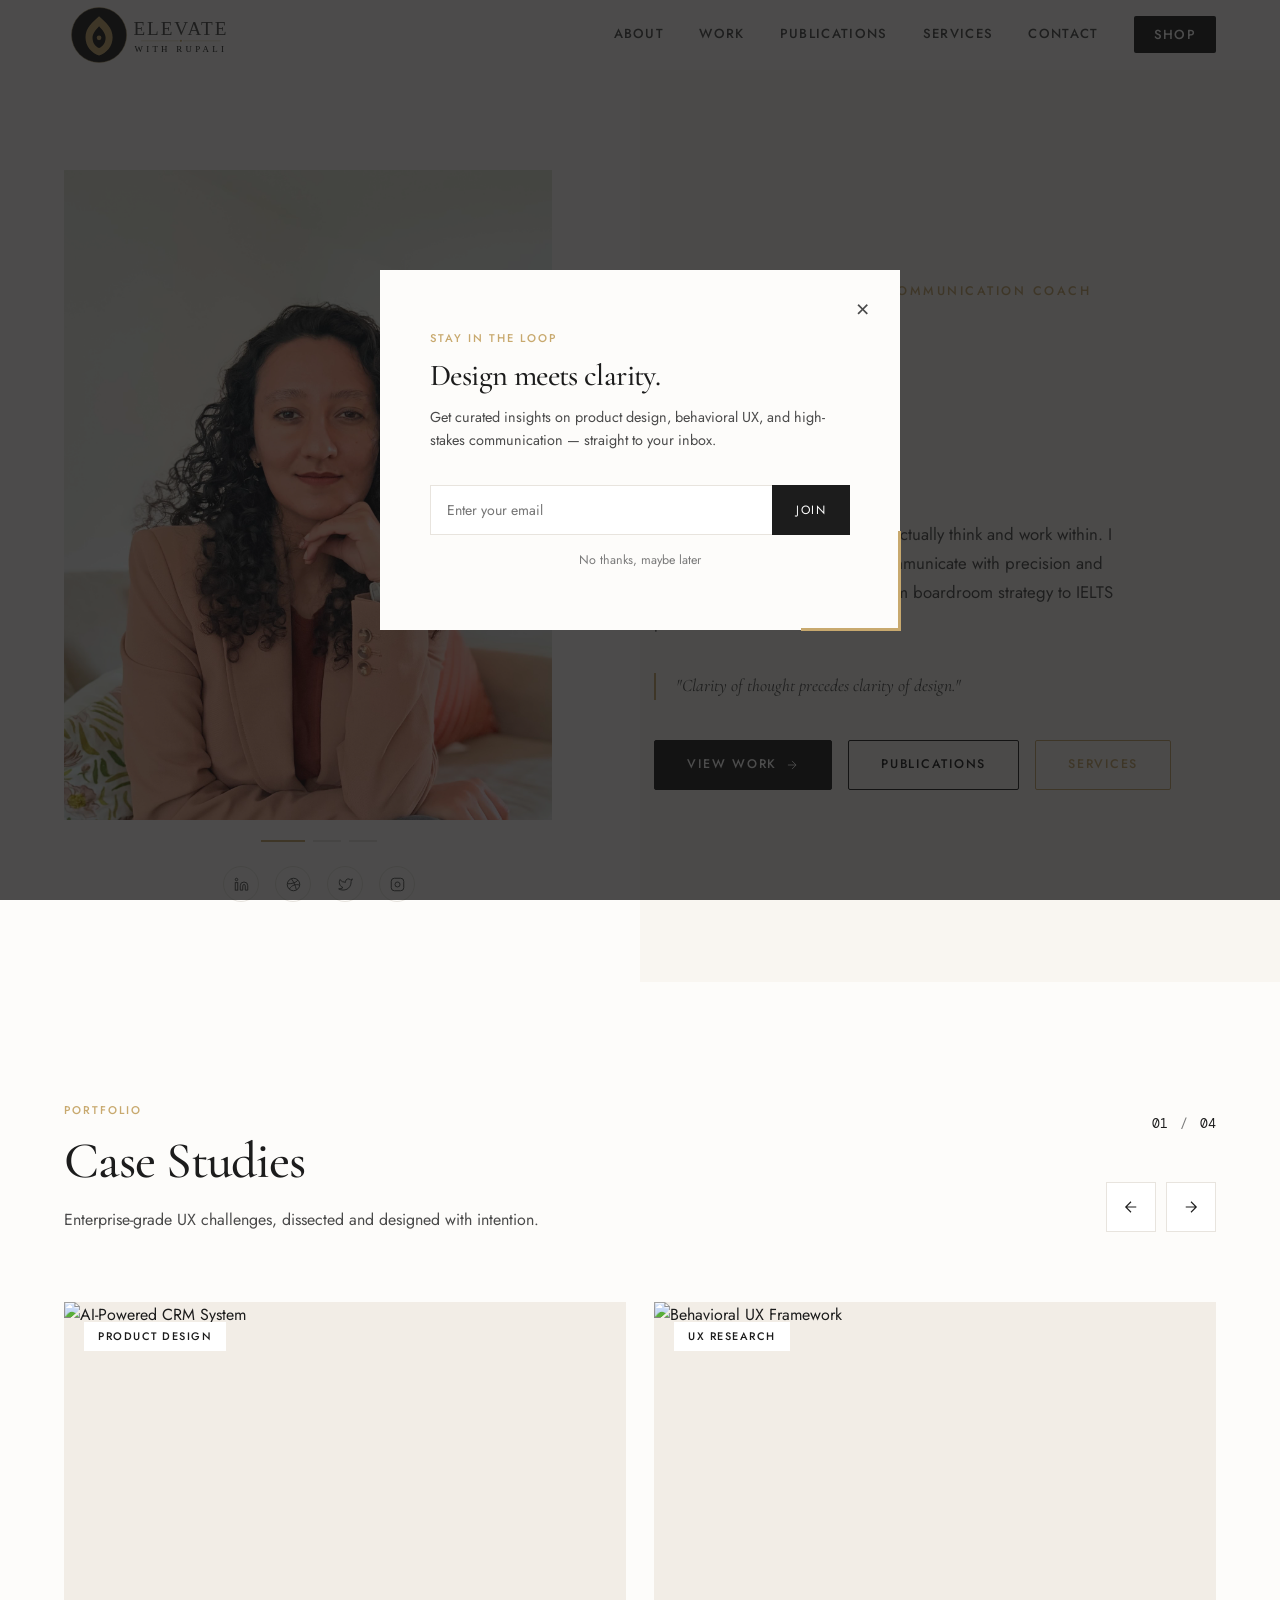
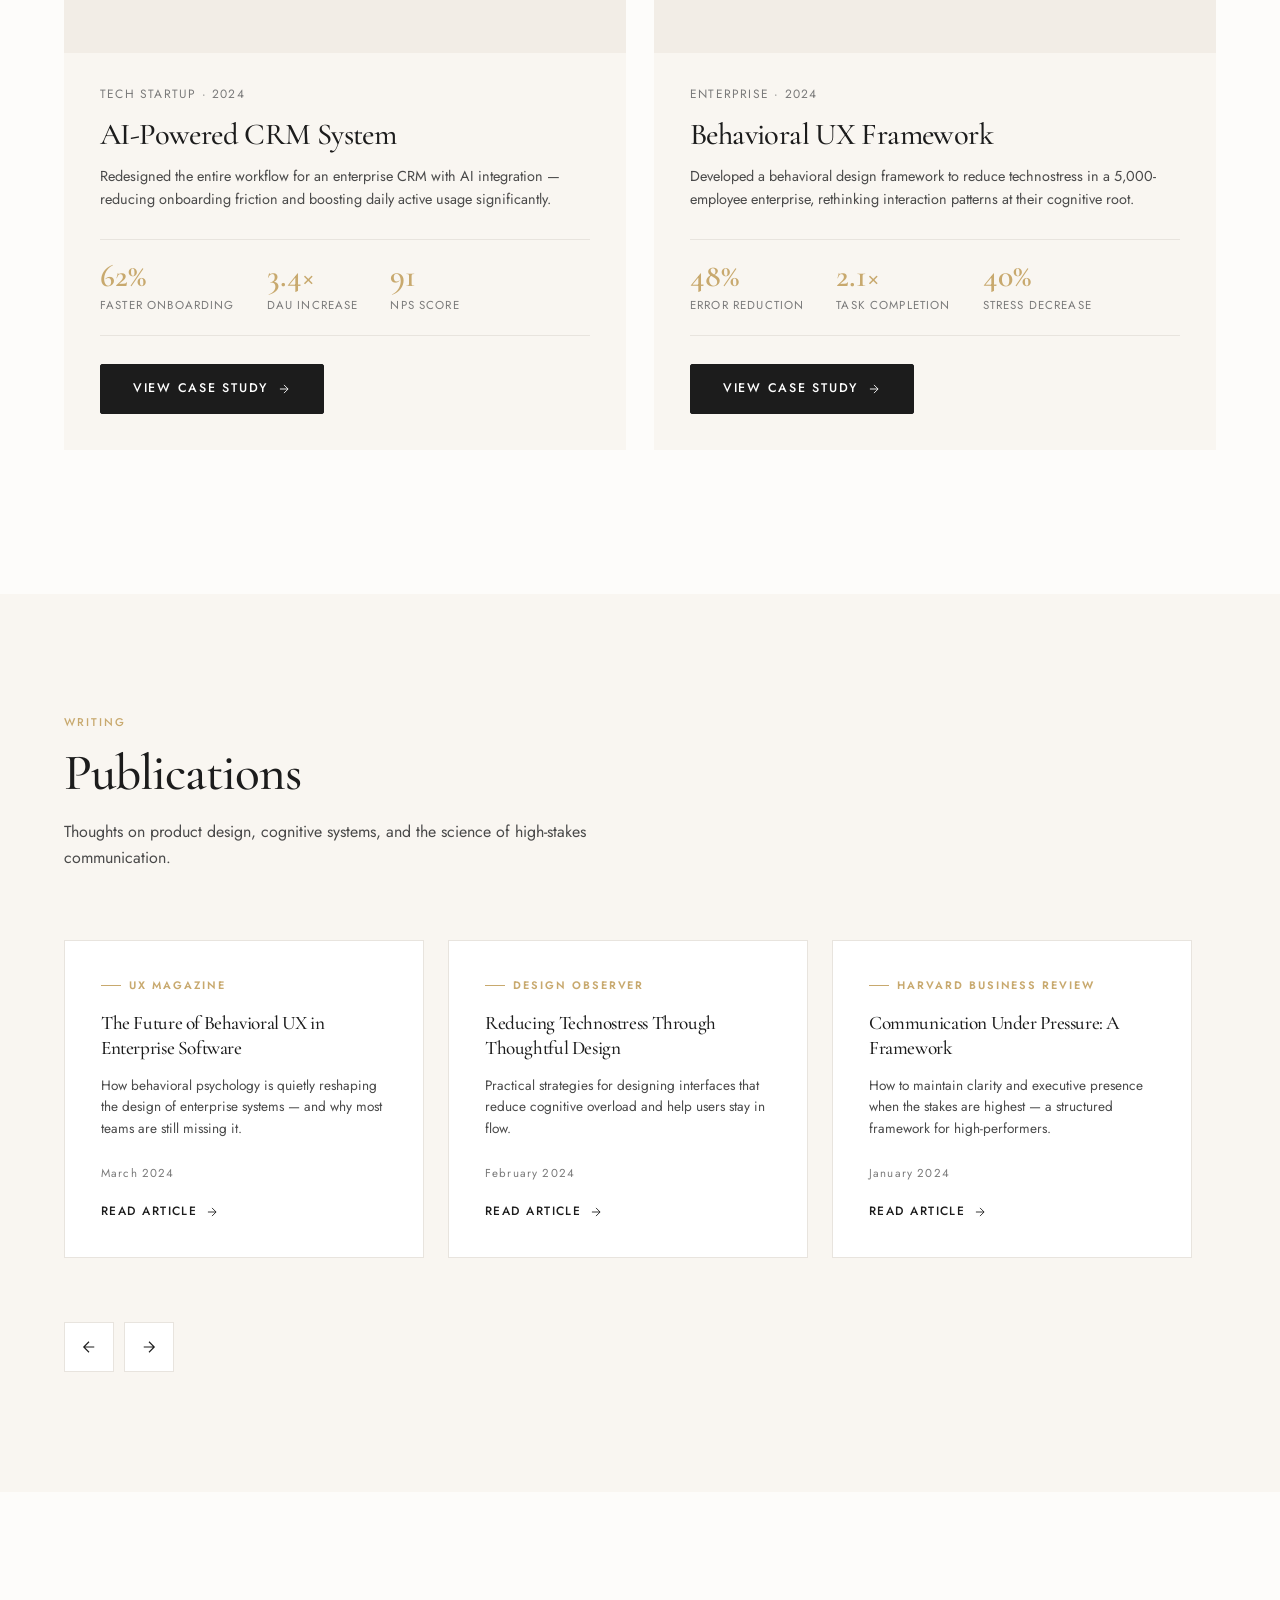
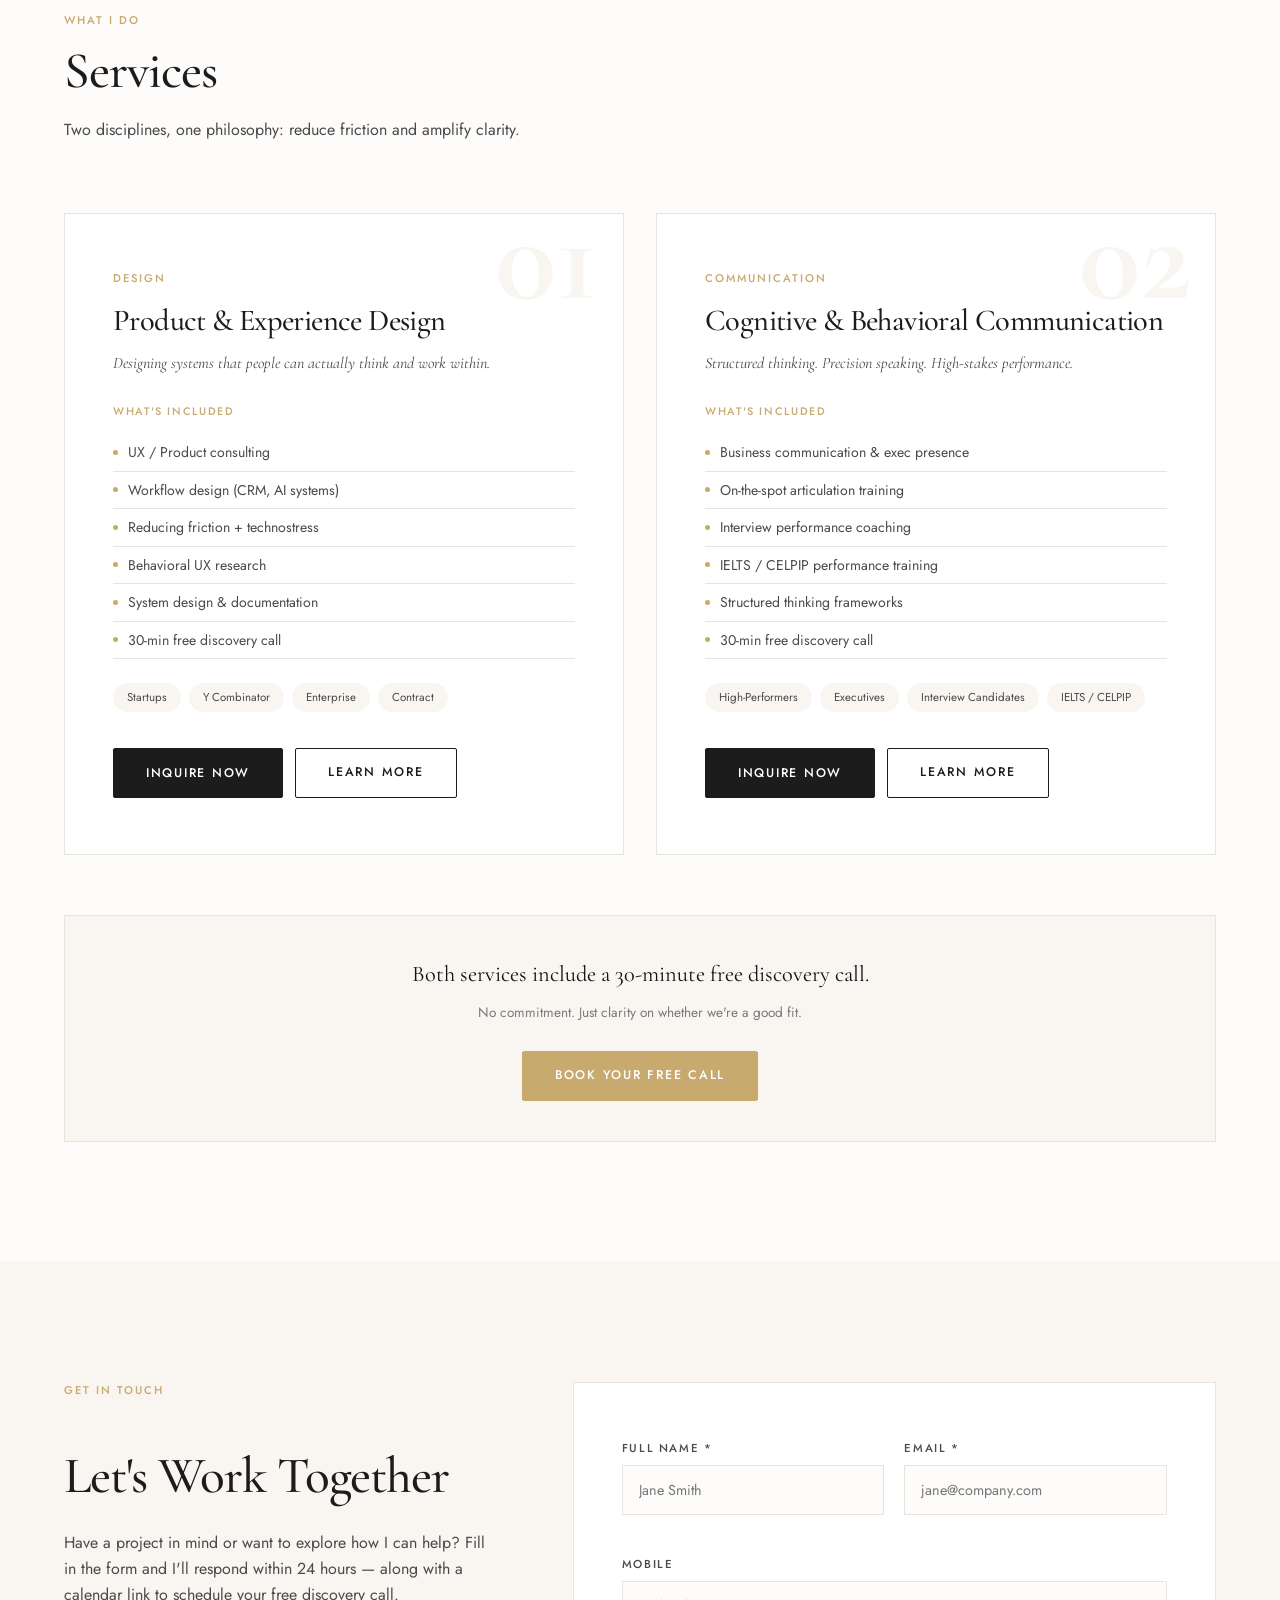
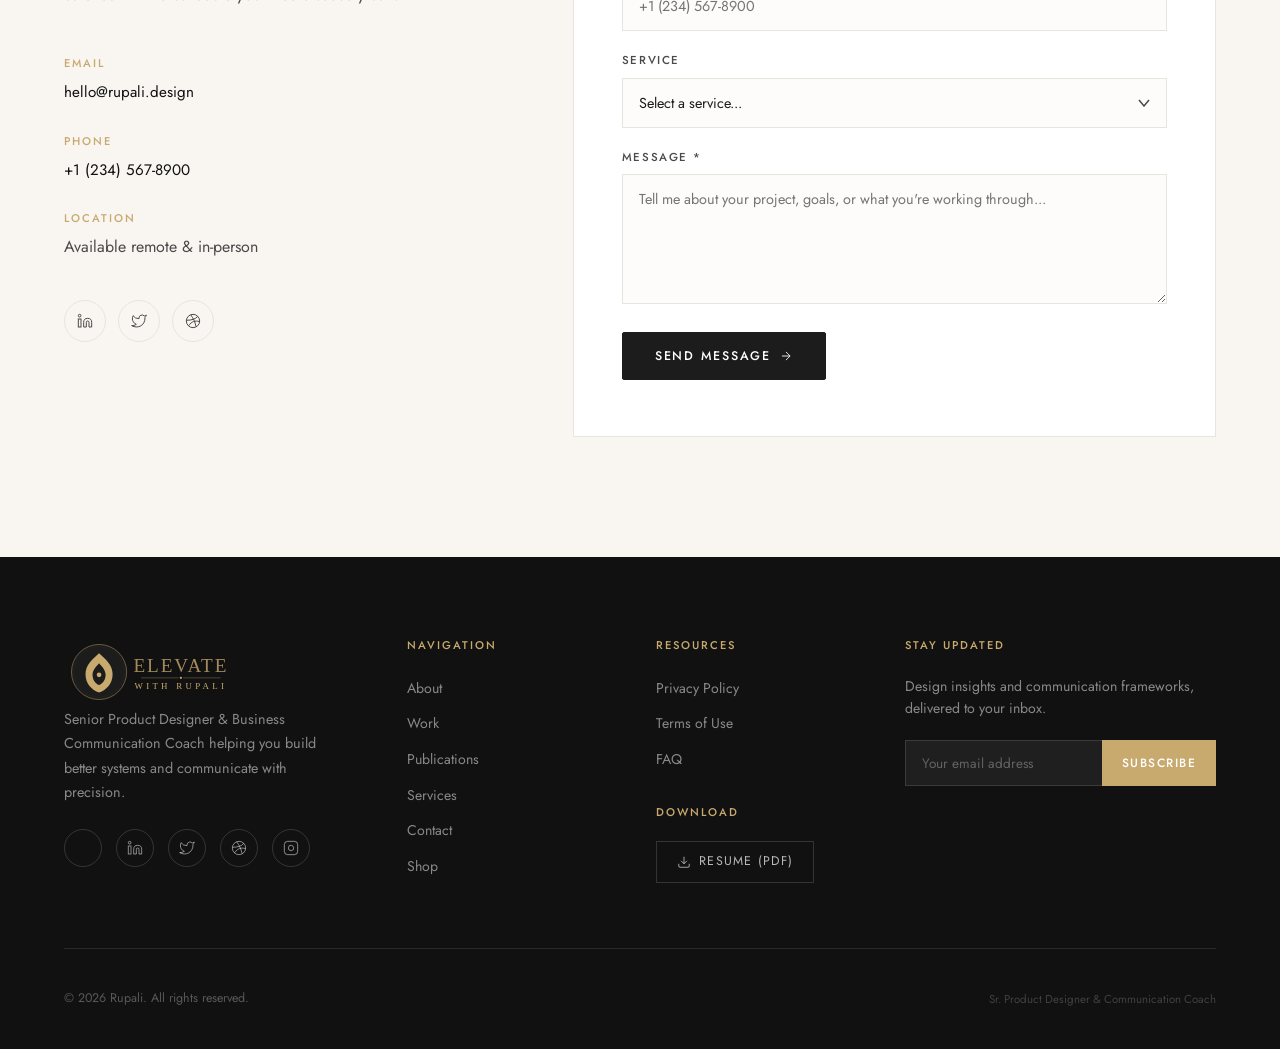
==== index.html @ 1a0c5ba0 "Update index.html" ====
<!DOCTYPE html>
<html lang="en">
<head>
  <meta charset="UTF-8">
  <meta name="viewport" content="width=device-width, initial-scale=1.0">
  <title>Rupali — Sr. Product Designer & Communication Coach</title>
  <meta name="description" content="Senior Product Designer & Business Communication Coach. Designing systems that people can actually think within. Coaching high-performers to speak with precision.">
  <link rel="stylesheet" href="style.css">
  <script src="components.js" defer></script>
  <script src="main.js" defer></script>
  <style>
    /* Page-specific overrides */
    body { padding-top: 70px; }
  </style>
</head>
<body>

<!-- ═══════════════════ HERO ═══════════════════ -->
<section class="hero" id="home">
  <div class="hero-inner">

    <!-- Left: Image -->
    <div class="hero-image-wrap reveal">
      <div class="hero-image-frame">
        <img src="Headshot-1.jpg" class="active">
        <img src="Headshot-2.jpg">
        <img src="Headshot-3.jpg">
      </div>
      <div class="hero-image-dots">
        <button class="active" aria-label="Photo 1"></button>
        <button aria-label="Photo 2"></button>
        <button aria-label="Photo 3"></button>
      </div>
      <div class="hero-social">
        <a href="#" aria-label="https://www.linkedin.com/in/rupali-dogra/">
          <svg width="15" height="15" viewBox="0 0 24 24" fill="none" stroke="currentColor" stroke-width="1.5"><path d="M16 8a6 6 0 016 6v7h-4v-7a2 2 0 00-2-2 2 2 0 00-2 2v7h-4v-7a6 6 0 016-6z"/><rect x="2" y="9" width="4" height="12"/><circle cx="4" cy="4" r="2"/></svg>
        </a>
        <a href="#" aria-label="https://www.instagram.com/elevatewithrupali/">
          <svg width="15" height="15" viewBox="0 0 24 24" fill="none" stroke="currentColor" stroke-width="1.5"><circle cx="12" cy="12" r="10"/><path d="M8.56 2.75c4.37 6.03 6.02 9.42 8.03 17.72m2.54-15.38c-3.72 4.35-8.94 5.66-16.88 5.85m19.5 1.9c-3.5-.93-6.63-.82-8.94 0-2.58.92-5.01 2.86-7.44 6.32"/></svg>
        </a>
        <a href="#" aria-label="https://www.youtube.com/@ElevateWithRupali">
          <svg width="15" height="15" viewBox="0 0 24 24" fill="none" stroke="currentColor" stroke-width="1.5"><path d="M23 3a10.9 10.9 0 01-3.14 1.53 4.48 4.48 0 00-7.86 3v1A10.66 10.66 0 013 4s-4 9 5 13a11.64 11.64 0 01-7 2c9 5 20 0 20-11.5a4.5 4.5 0 00-.08-.83A7.72 7.72 0 0023 3z"/></svg>
        </a>
        <a href="#" aria-label="Instagram">
          <svg width="15" height="15" viewBox="0 0 24 24" fill="none" stroke="currentColor" stroke-width="1.5"><rect x="2" y="2" width="20" height="20" rx="5"/><path d="M16 11.37A4 4 0 1112.63 8 4 4 0 0116 11.37z"/><line x1="17.5" y1="6.5" x2="17.51" y2="6.5"/></svg>
        </a>
      </div>
    </div>

    <!-- Right: Content -->
    <div class="hero-content">
      <p class="hero-title">Product Designer · Communication Coach</p>
      <h1 class="hero-hi reveal reveal-delay-1">Hi, I am</h1>
      <h1 class="hero-name reveal reveal-delay-2">Rupali</h1>
      <p class="hero-bio reveal reveal-delay-3">
        I design systems that people can actually think and work within. I also coach high-performers to communicate with precision and confidence under pressure — from boardroom strategy to IELTS performance.
      </p>
      <blockquote class="hero-quote reveal reveal-delay-3">
        <p>"Clarity of thought precedes clarity of design."</p>
      </blockquote>
      <div class="hero-ctas reveal reveal-delay-3">
        <a href="#work" class="btn btn-primary">
          View Work
          <svg viewBox="0 0 24 24" fill="none" stroke="currentColor"><path d="M5 12h14M12 5l7 7-7 7"/></svg>
        </a>
        <a href="#publications" class="btn btn-outline">Publications</a>
        <a href="#services" class="btn btn-ghost">Services</a>
      </div>
    </div>

  </div>
</section>

<!-- ═══════════════════ WORK / CASE STUDIES ═══════════════════ -->
<section id="work" class="section">
  <div class="portfolio-intro">
    <div class="section-header" style="margin-bottom:0;">
      <p class="label">Portfolio</p>
      <h2>Case Studies</h2>
      <p>Enterprise-grade UX challenges, dissected and designed with intention.</p>
    </div>
    <div style="display:flex;flex-direction:column;align-items:flex-end;gap:16px;">
      <div class="portfolio-counter">
        <span id="cs-cur">01</span> / <span id="cs-total">04</span>
      </div>
      <div class="portfolio-nav">
        <button id="cs-prev" aria-label="Previous">
          <svg viewBox="0 0 24 24" fill="none" stroke="currentColor" stroke-width="1.5"><path d="M19 12H5M12 5l-7 7 7 7"/></svg>
        </button>
        <button id="cs-next" aria-label="Next">
          <svg viewBox="0 0 24 24" fill="none" stroke="currentColor" stroke-width="1.5"><path d="M5 12h14M12 5l7 7-7 7"/></svg>
        </button>
      </div>
    </div>
  </div>

  <div class="case-studies-track-wrap">
    <div class="case-studies-track">

      <!-- Card 1 -->
      <article class="case-study-card reveal">
        <div class="case-study-img">
          <img src="https://images.unsplash.com/photo-1552664730-d307ca884978?w=900&h=560&fit=crop&q=80" alt="AI-Powered CRM System">
          <span class="cs-tag">Product Design</span>
        </div>
        <div class="case-study-body">
          <div class="case-study-meta">
            <span class="cs-company">Tech Startup · 2024</span>
          </div>
          <h3>AI-Powered CRM System</h3>
          <p>Redesigned the entire workflow for an enterprise CRM with AI integration — reducing onboarding friction and boosting daily active usage significantly.</p>
          <div class="cs-metrics">
            <div>
              <div class="cs-metric-val">62%</div>
              <div class="cs-metric-label">Faster Onboarding</div>
            </div>
            <div>
              <div class="cs-metric-val">3.4×</div>
              <div class="cs-metric-label">DAU Increase</div>
            </div>
            <div>
              <div class="cs-metric-val">91</div>
              <div class="cs-metric-label">NPS Score</div>
            </div>
          </div>
          <a href="case-study-1.html" class="btn btn-primary">
            View Case Study
            <svg viewBox="0 0 24 24" fill="none" stroke="currentColor"><path d="M5 12h14M12 5l7 7-7 7"/></svg>
          </a>
        </div>
      </article>

      <!-- Card 2 -->
      <article class="case-study-card reveal reveal-delay-1">
        <div class="case-study-img">
          <img src="https://images.unsplash.com/photo-1517694712202-14dd9538aa97?w=900&h=560&fit=crop&q=80" alt="Behavioral UX Framework">
          <span class="cs-tag">UX Research</span>
        </div>
        <div class="case-study-body">
          <div class="case-study-meta">
            <span class="cs-company">Enterprise · 2024</span>
          </div>
          <h3>Behavioral UX Framework</h3>
          <p>Developed a behavioral design framework to reduce technostress in a 5,000-employee enterprise, rethinking interaction patterns at their cognitive root.</p>
          <div class="cs-metrics">
            <div>
              <div class="cs-metric-val">48%</div>
              <div class="cs-metric-label">Error Reduction</div>
            </div>
            <div>
              <div class="cs-metric-val">2.1×</div>
              <div class="cs-metric-label">Task Completion</div>
            </div>
            <div>
              <div class="cs-metric-val">40%</div>
              <div class="cs-metric-label">Stress Decrease</div>
            </div>
          </div>
          <a href="case-study-2.html" class="btn btn-primary">
            View Case Study
            <svg viewBox="0 0 24 24" fill="none" stroke="currentColor"><path d="M5 12h14M12 5l7 7-7 7"/></svg>
          </a>
        </div>
      </article>

      <!-- Card 3 -->
      <article class="case-study-card reveal reveal-delay-2">
        <div class="case-study-img">
          <img src="https://images.unsplash.com/photo-1454165804606-c3d57bc86b40?w=900&h=560&fit=crop&q=80" alt="Workflow Optimization">
          <span class="cs-tag">Systems Design</span>
        </div>
        <div class="case-study-body">
          <div class="case-study-meta">
            <span class="cs-company">SaaS Company · 2023</span>
          </div>
          <h3>Workflow Optimization</h3>
          <p>Streamlined a 14-step approval workflow to 4 steps, eliminating friction points and enabling a 6-person ops team to manage 3× the volume.</p>
          <div class="cs-metrics">
            <div>
              <div class="cs-metric-val">71%</div>
              <div class="cs-metric-label">Time Saved</div>
            </div>
            <div>
              <div class="cs-metric-val">3×</div>
              <div class="cs-metric-label">Team Capacity</div>
            </div>
            <div>
              <div class="cs-metric-val">0</div>
              <div class="cs-metric-label">Rework Loops</div>
            </div>
          </div>
          <a href="case-study-3.html" class="btn btn-primary">
            View Case Study
            <svg viewBox="0 0 24 24" fill="none" stroke="currentColor"><path d="M5 12h14M12 5l7 7-7 7"/></svg>
          </a>
        </div>
      </article>

      <!-- Card 4 -->
      <article class="case-study-card reveal reveal-delay-3">
        <div class="case-study-img">
          <img src="https://images.unsplash.com/photo-1512941691920-25bda36dc643?w=900&h=560&fit=crop&q=80" alt="Mobile Experience Design">
          <span class="cs-tag">Mobile Design</span>
        </div>
        <div class="case-study-body">
          <div class="case-study-meta">
            <span class="cs-company">Fintech · 2023</span>
          </div>
          <h3>Mobile Experience Design</h3>
          <p>Redesigned a fintech mobile banking app from the ground up — applying behavioral economics principles to build trust and drive engagement.</p>
          <div class="cs-metrics">
            <div>
              <div class="cs-metric-val">4.8★</div>
              <div class="cs-metric-label">App Store Rating</div>
            </div>
            <div>
              <div class="cs-metric-val">38%</div>
              <div class="cs-metric-label">Retention Lift</div>
            </div>
            <div>
              <div class="cs-metric-val">220K</div>
              <div class="cs-metric-label">New Users Y1</div>
            </div>
          </div>
          <a href="case-study-4.html" class="btn btn-primary">
            View Case Study
            <svg viewBox="0 0 24 24" fill="none" stroke="currentColor"><path d="M5 12h14M12 5l7 7-7 7"/></svg>
          </a>
        </div>
      </article>

    </div>
  </div>
</section>

<!-- ═══════════════════ PUBLICATIONS ═══════════════════ -->
<section id="publications" class="section" style="background:var(--cream);">
  <div class="section-header">
    <p class="label">Writing</p>
    <h2>Publications</h2>
    <p>Thoughts on product design, cognitive systems, and the science of high-stakes communication.</p>
  </div>

  <div class="pub-slider-wrap">
    <div class="pub-track">

      <div class="pub-card reveal">
        <div class="pub-card-accent"></div>
        <div class="pub-outlet">UX Magazine</div>
        <h4>The Future of Behavioral UX in Enterprise Software</h4>
        <p>How behavioral psychology is quietly reshaping the design of enterprise systems — and why most teams are still missing it.</p>
        <div class="pub-date">March 2024</div>
        <a href="https://uxmag.com" target="_blank" rel="noopener" class="pub-link">
          Read Article
          <svg width="14" height="14" viewBox="0 0 24 24" fill="none" stroke="currentColor" stroke-width="1.5"><path d="M5 12h14M12 5l7 7-7 7"/></svg>
        </a>
      </div>

      <div class="pub-card reveal reveal-delay-1">
        <div class="pub-card-accent"></div>
        <div class="pub-outlet">Design Observer</div>
        <h4>Reducing Technostress Through Thoughtful Design</h4>
        <p>Practical strategies for designing interfaces that reduce cognitive overload and help users stay in flow.</p>
        <div class="pub-date">February 2024</div>
        <a href="https://designobserver.com" target="_blank" rel="noopener" class="pub-link">
          Read Article
          <svg width="14" height="14" viewBox="0 0 24 24" fill="none" stroke="currentColor" stroke-width="1.5"><path d="M5 12h14M12 5l7 7-7 7"/></svg>
        </a>
      </div>

      <div class="pub-card reveal reveal-delay-2">
        <div class="pub-card-accent"></div>
        <div class="pub-outlet">Harvard Business Review</div>
        <h4>Communication Under Pressure: A Framework</h4>
        <p>How to maintain clarity and executive presence when the stakes are highest — a structured framework for high-performers.</p>
        <div class="pub-date">January 2024</div>
        <a href="https://hbr.org" target="_blank" rel="noopener" class="pub-link">
          Read Article
          <svg width="14" height="14" viewBox="0 0 24 24" fill="none" stroke="currentColor" stroke-width="1.5"><path d="M5 12h14M12 5l7 7-7 7"/></svg>
        </a>
      </div>

      <div class="pub-card reveal reveal-delay-3">
        <div class="pub-card-accent"></div>
        <div class="pub-outlet">Interaction Design Foundation</div>
        <h4>Workflow Design for AI-Powered Systems</h4>
        <p>How to design intuitive, user-friendly workflows for products powered by machine learning and generative AI.</p>
        <div class="pub-date">December 2023</div>
        <a href="https://interaction-design.org" target="_blank" rel="noopener" class="pub-link">
          Read Article
          <svg width="14" height="14" viewBox="0 0 24 24" fill="none" stroke="currentColor" stroke-width="1.5"><path d="M5 12h14M12 5l7 7-7 7"/></svg>
        </a>
      </div>

      <div class="pub-card reveal reveal-delay-3">
        <div class="pub-card-accent"></div>
        <div class="pub-outlet">Product School</div>
        <h4>The Psychology of Product Onboarding</h4>
        <p>Using behavioral science to design onboarding experiences that stick — from first touch to power user.</p>
        <div class="pub-date">November 2023</div>
        <a href="https://productschool.com" target="_blank" rel="noopener" class="pub-link">
          Read Article
          <svg width="14" height="14" viewBox="0 0 24 24" fill="none" stroke="currentColor" stroke-width="1.5"><path d="M5 12h14M12 5l7 7-7 7"/></svg>
        </a>
      </div>

    </div>
  </div>

  <div class="pub-controls">
    <button id="pub-prev" aria-label="Previous publication">
      <svg viewBox="0 0 24 24" fill="none" stroke="currentColor" stroke-width="1.5" width="18" height="18"><path d="M19 12H5M12 5l-7 7 7 7"/></svg>
    </button>
    <button id="pub-next" aria-label="Next publication">
      <svg viewBox="0 0 24 24" fill="none" stroke="currentColor" stroke-width="1.5" width="18" height="18"><path d="M5 12h14M12 5l7 7-7 7"/></svg>
    </button>
  </div>
</section>

<!-- ═══════════════════ SERVICES ═══════════════════ -->
<section id="services" class="section">
  <div class="section-header">
    <p class="label">What I Do</p>
    <h2>Services</h2>
    <p>Two disciplines, one philosophy: reduce friction and amplify clarity.</p>
  </div>

  <div class="services-grid">

    <!-- Service 1 -->
    <div class="service-card reveal">
      <div class="service-number">01</div>
      <p class="label">Design</p>
      <h3>Product & Experience Design</h3>
      <p class="service-tagline">Designing systems that people can actually think and work within.</p>
      <div class="service-includes">
        <h5>What's Included</h5>
        <ul>
          <li>UX / Product consulting</li>
          <li>Workflow design (CRM, AI systems)</li>
          <li>Reducing friction + technostress</li>
          <li>Behavioral UX research</li>
          <li>System design &amp; documentation</li>
          <li>30-min free discovery call</li>
        </ul>
      </div>
      <div class="ideal-tags">
        <span class="ideal-tag">Startups</span>
        <span class="ideal-tag">Y Combinator</span>
        <span class="ideal-tag">Enterprise</span>
        <span class="ideal-tag">Contract</span>
      </div>
      <div class="service-ctas">
        <button class="btn btn-primary" data-service-cta="product-design" data-msg="I'm interested in Product & Experience Design services. I'd love to discuss my project.">Inquire Now</button>
        <a href="#contact" class="btn btn-outline">Learn More</a>
      </div>
    </div>

    <!-- Service 2 -->
    <div class="service-card reveal reveal-delay-1">
      <div class="service-number">02</div>
      <p class="label">Communication</p>
      <h3>Cognitive & Behavioral Communication</h3>
      <p class="service-tagline">Structured thinking. Precision speaking. High-stakes performance.</p>
      <div class="service-includes">
        <h5>What's Included</h5>
        <ul>
          <li>Business communication &amp; exec presence</li>
          <li>On-the-spot articulation training</li>
          <li>Interview performance coaching</li>
          <li>IELTS / CELPIP performance training</li>
          <li>Structured thinking frameworks</li>
          <li>30-min free discovery call</li>
        </ul>
      </div>
      <div class="ideal-tags">
        <span class="ideal-tag">High-Performers</span>
        <span class="ideal-tag">Executives</span>
        <span class="ideal-tag">Interview Candidates</span>
        <span class="ideal-tag">IELTS / CELPIP</span>
      </div>
      <div class="service-ctas">
        <button class="btn btn-primary" data-service-cta="communication" data-msg="I'm interested in Cognitive & Behavioral Communication coaching. I'd love to discuss my goals.">Inquire Now</button>
        <a href="#contact" class="btn btn-outline">Learn More</a>
      </div>
    </div>

  </div>

  <div class="service-discovery reveal">
    <p>Both services include a 30-minute free discovery call.</p>
    <span>No commitment. Just clarity on whether we're a good fit.</span>
    <br><br>
    <a href="#contact" class="btn btn-accent">Book Your Free Call</a>
  </div>
</section>

<!-- ═══════════════════ CONTACT ═══════════════════ -->
<section id="contact" class="section" style="background:var(--cream);">
  <div class="contact-grid">

    <div class="contact-info reveal">
      <p class="label">Get In Touch</p>
      <h2>Let's Work Together</h2>
      <p>Have a project in mind or want to explore how I can help? Fill in the form and I'll respond within 24 hours — along with a calendar link to schedule your free discovery call.</p>

      <div class="contact-item" style="margin-top:40px;">
        <p class="label">Email</p>
        <a href="mailto:hello@rupali.design">hello@rupali.design</a>
      </div>
      <div class="contact-item">
        <p class="label">Phone</p>
        <a href="tel:+12345678900">+1 (234) 567-8900</a>
      </div>
      <div class="contact-item">
        <p class="label">Location</p>
        <p>Available remote &amp; in-person</p>
      </div>

      <div class="contact-social">
        <a href="#" aria-label="LinkedIn"><svg width="16" height="16" viewBox="0 0 24 24" fill="none" stroke="currentColor" stroke-width="1.5"><path d="M16 8a6 6 0 016 6v7h-4v-7a2 2 0 00-2-2 2 2 0 00-2 2v7h-4v-7a6 6 0 016-6z"/><rect x="2" y="9" width="4" height="12"/><circle cx="4" cy="4" r="2"/></svg></a>
        <a href="#" aria-label="Twitter"><svg width="16" height="16" viewBox="0 0 24 24" fill="none" stroke="currentColor" stroke-width="1.5"><path d="M23 3a10.9 10.9 0 01-3.14 1.53 4.48 4.48 0 00-7.86 3v1A10.66 10.66 0 013 4s-4 9 5 13a11.64 11.64 0 01-7 2c9 5 20 0 20-11.5a4.5 4.5 0 00-.08-.83A7.72 7.72 0 0023 3z"/></svg></a>
        <a href="#" aria-label="Dribbble"><svg width="16" height="16" viewBox="0 0 24 24" fill="none" stroke="currentColor" stroke-width="1.5"><circle cx="12" cy="12" r="10"/><path d="M8.56 2.75c4.37 6.03 6.02 9.42 8.03 17.72m2.54-15.38c-3.72 4.35-8.94 5.66-16.88 5.85m19.5 1.9c-3.5-.93-6.63-.82-8.94 0-2.58.92-5.01 2.86-7.44 6.32"/></svg></a>
      </div>
    </div>

    <div class="contact-form-wrap reveal reveal-delay-1">
      <form id="contact-form" novalidate>
        <div class="form-row">
          <div class="form-group">
            <label for="cf-name">Full Name *</label>
            <input type="text" id="cf-name" name="name" placeholder="Jane Smith" required>
          </div>
          <div class="form-group">
            <label for="cf-email">Email *</label>
            <input type="email" id="cf-email" name="email" placeholder="jane@company.com" required>
          </div>
        </div>
        <div class="form-group">
          <label for="cf-phone">Mobile</label>
          <input type="tel" id="cf-phone" name="phone" placeholder="+1 (234) 567-8900">
        </div>
        <div class="form-group">
          <label for="cf-service">Service</label>
          <select id="cf-service" name="service">
            <option value="">Select a service...</option>
            <option value="product-design">Product &amp; Experience Design</option>
            <option value="communication">Cognitive &amp; Behavioral Communication</option>
            <option value="shop">Shop / Digital Products</option>
            <option value="other">Other / Custom</option>
          </select>
        </div>
        <div class="form-group">
          <label for="cf-message">Message *</label>
          <textarea id="cf-message" name="message" placeholder="Tell me about your project, goals, or what you're working through..." required></textarea>
        </div>
        <div class="form-submit">
          <button type="submit" class="btn btn-primary">
            Send Message
            <svg viewBox="0 0 24 24" fill="none" stroke="currentColor"><path d="M5 12h14M12 5l7 7-7 7"/></svg>
          </button>
        </div>
      </form>
    </div>

  </div>
</section>

</body>
</html>
---- style.css ----
/* ===== CSS VARIABLES ===== */
:root {
  --cream: #F9F6F1;
  --warm-white: #FDFCFA;
  --charcoal: #1C1C1C;
  --dark: #111111;
  --mid: #4A4A4A;
  --light-mid: #7A7A7A;
  --border: #E8E4DE;
  --accent: #C8A96E;
  --accent-dark: #A8894E;
  --accent-light: #F0E8D8;
  --panel: #F2EDE6;
  --white: #FFFFFF;
  --red-soft: #C4614B;

  --font-display: 'Cormorant Garamond', Georgia, serif;
  --font-body: 'Jost', 'Helvetica Neue', sans-serif;
  --font-mono: 'DM Mono', monospace;

  --ease: cubic-bezier(0.4, 0, 0.2, 1);
  --ease-out: cubic-bezier(0, 0, 0.2, 1);
  --transition: 0.35s var(--ease);
  --transition-slow: 0.6s var(--ease);
}

/* ===== RESET ===== */
*, *::before, *::after { box-sizing: border-box; margin: 0; padding: 0; }
html { scroll-behavior: smooth; font-size: 16px; }
body {
  font-family: var(--font-body);
  background: var(--warm-white);
  color: var(--charcoal);
  line-height: 1.6;
  overflow-x: hidden;
}
img { max-width: 100%; display: block; }
a { text-decoration: none; color: inherit; }
ul { list-style: none; }
button { cursor: pointer; border: none; background: none; font-family: inherit; }

/* ===== TYPOGRAPHY ===== */
h1, h2, h3, h4 { font-family: var(--font-display); font-weight: 500; line-height: 1.15; letter-spacing: -0.02em; }
h1 { font-size: clamp(2.8rem, 6vw, 5.5rem); }
h2 { font-size: clamp(2rem, 4vw, 3.5rem); }
h3 { font-size: clamp(1.3rem, 2.5vw, 1.9rem); }
h4 { font-size: 1.15rem; }
p { font-size: 1rem; color: var(--mid); }
.label {
  font-family: var(--font-body);
  font-size: 0.7rem;
  letter-spacing: 0.18em;
  text-transform: uppercase;
  color: var(--accent);
  font-weight: 500;
}

/* ===== SCROLLBAR ===== */
::-webkit-scrollbar { width: 5px; height: 5px; }
::-webkit-scrollbar-track { background: var(--cream); }
::-webkit-scrollbar-thumb { background: var(--accent); border-radius: 3px; }

/* ===== SELECTION ===== */
::selection { background: var(--accent-light); color: var(--dark); }

/* ===== HEADER ===== */
header {
  position: fixed;
  top: 0; left: 0; right: 0;
  z-index: 1000;
  background: rgba(253, 252, 250, 0.92);
  backdrop-filter: blur(16px);
  -webkit-backdrop-filter: blur(16px);
  border-bottom: 1px solid transparent;
  transition: border-color var(--transition), box-shadow var(--transition);
  padding: 0 5%;
  height: 70px;
  display: flex;
  align-items: center;
  justify-content: space-between;
}
header.scrolled {
  border-color: var(--border);
  box-shadow: 0 4px 40px rgba(0,0,0,0.05);
}
.logo img {
  height: 70px;
  width: auto;
  display: block;
}
.logo {
  display: flex;
  align-items: center;
}
nav { display: flex; gap: 2.2rem; align-items: center; }
nav a {
  font-size: 0.82rem;
  letter-spacing: 0.1em;
  text-transform: uppercase;
  font-weight: 500;
  color: var(--mid);
  position: relative;
  transition: color var(--transition);
  padding-bottom: 2px;
}
nav a::after {
  content: '';
  position: absolute;
  bottom: -2px; left: 0; right: 100%;
  height: 1px;
  background: var(--accent);
  transition: right var(--transition);
}
nav a:hover { color: var(--dark); }
nav a:hover::after { right: 0; }
nav a.btn-nav {
  background: var(--charcoal);
  color: var(--white);
  padding: 8px 20px;
  border-radius: 2px;
  letter-spacing: 0.1em;
}
nav a.btn-nav::after { display: none; }
nav a.btn-nav:hover { background: var(--accent); }
.hamburger { display: none; flex-direction: column; gap: 5px; padding: 5px; }
.hamburger span { display: block; width: 24px; height: 1.5px; background: var(--charcoal); transition: var(--transition); }

/* ===== BUTTONS ===== */
.btn {
  display: inline-flex;
  align-items: center;
  gap: 8px;
  padding: 14px 32px;
  font-size: 0.78rem;
  letter-spacing: 0.14em;
  text-transform: uppercase;
  font-weight: 500;
  border: 1.5px solid;
  border-radius: 2px;
  transition: all var(--transition);
  font-family: var(--font-body);
  cursor: pointer;
}
.btn-primary {
  background: var(--charcoal);
  color: var(--white);
  border-color: var(--charcoal);
}
.btn-primary:hover {
  background: var(--accent);
  border-color: var(--accent);
  transform: translateY(-2px);
  box-shadow: 0 8px 30px rgba(200, 169, 110, 0.3);
}
.btn-outline {
  background: transparent;
  color: var(--charcoal);
  border-color: var(--charcoal);
}
.btn-outline:hover {
  background: var(--charcoal);
  color: var(--white);
  transform: translateY(-2px);
}
.btn-accent {
  background: var(--accent);
  color: var(--white);
  border-color: var(--accent);
}
.btn-accent:hover {
  background: var(--accent-dark);
  border-color: var(--accent-dark);
  transform: translateY(-2px);
  box-shadow: 0 8px 30px rgba(200, 169, 110, 0.35);
}
.btn-ghost {
  background: transparent;
  color: var(--accent);
  border-color: var(--accent);
}
.btn-ghost:hover {
  background: var(--accent);
  color: var(--white);
}
.btn svg { width: 14px; height: 14px; stroke-width: 1.5; }

/* ===== FOOTER ===== */
footer {
  background: var(--dark);
  color: rgba(255,255,255,0.7);
  padding: 80px 5% 40px;
}
.footer-grid {
  display: grid;
  grid-template-columns: 1.5fr 1fr 1fr 1.4fr;
  gap: 60px;
  padding-bottom: 60px;
  border-bottom: 1px solid rgba(255,255,255,0.1);
  margin-bottom: 40px;
}
.footer-brand .logo { color: var(--white); margin-bottom: 16px; display: block; }
.footer-brand p { font-size: 0.9rem; color: rgba(255,255,255,0.5); line-height: 1.7; margin-bottom: 24px; }
.footer-social { display: flex; gap: 14px; }
.footer-social a {
  width: 38px; height: 38px;
  border: 1px solid rgba(255,255,255,0.15);
  border-radius: 50%;
  display: flex; align-items: center; justify-content: center;
  color: rgba(255,255,255,0.5);
  transition: all var(--transition);
}
.footer-social a:hover {
  border-color: var(--accent);
  color: var(--accent);
  transform: translateY(-2px);
}
.footer-col h5 {
  font-family: var(--font-body);
  font-size: 0.7rem;
  letter-spacing: 0.18em;
  text-transform: uppercase;
  color: var(--accent);
  margin-bottom: 20px;
  font-weight: 500;
}
.footer-col ul li { margin-bottom: 10px; }
.footer-col ul li a {
  font-size: 0.88rem;
  color: rgba(255,255,255,0.5);
  transition: color var(--transition);
}
.footer-col ul li a:hover { color: var(--white); }
.footer-newsletter label {
  display: block;
  font-size: 0.7rem;
  letter-spacing: 0.18em;
  text-transform: uppercase;
  color: var(--accent);
  margin-bottom: 20px;
  font-weight: 500;
}
.footer-newsletter p {
  font-size: 0.88rem;
  color: rgba(255,255,255,0.5);
  margin-bottom: 20px;
}
.newsletter-form { display: flex; gap: 0; }
.newsletter-form input {
  flex: 1;
  padding: 12px 16px;
  background: rgba(255,255,255,0.06);
  border: 1px solid rgba(255,255,255,0.12);
  border-right: none;
  color: var(--white);
  font-family: var(--font-body);
  font-size: 0.85rem;
  outline: none;
  transition: border-color var(--transition);
}
.newsletter-form input::placeholder { color: rgba(255,255,255,0.3); }
.newsletter-form input:focus { border-color: var(--accent); }
.newsletter-form button {
  padding: 12px 20px;
  background: var(--accent);
  color: var(--white);
  font-family: var(--font-body);
  font-size: 0.75rem;
  letter-spacing: 0.12em;
  text-transform: uppercase;
  font-weight: 500;
  transition: background var(--transition);
}
.newsletter-form button:hover { background: var(--accent-dark); }
.footer-resume {
  margin-top: 20px;
}
.footer-resume a {
  display: inline-flex;
  align-items: center;
  gap: 8px;
  padding: 10px 20px;
  border: 1px solid rgba(255,255,255,0.15);
  color: rgba(255,255,255,0.7);
  font-size: 0.78rem;
  letter-spacing: 0.1em;
  text-transform: uppercase;
  transition: all var(--transition);
}
.footer-resume a:hover {
  border-color: var(--accent);
  color: var(--accent);
}
.footer-bottom {
  display: flex;
  justify-content: space-between;
  align-items: center;
  flex-wrap: wrap;
  gap: 16px;
}
.footer-bottom p { font-size: 0.78rem; color: rgba(255,255,255,0.3); }

/* ===== POPUP ===== */
.popup-overlay {
  position: fixed;
  inset: 0;
  background: rgba(17,17,17,0.75);
  z-index: 9999;
  display: flex;
  align-items: center;
  justify-content: center;
  padding: 24px;
  opacity: 0;
  animation: fadeIn 0.5s 1.2s var(--ease-out) forwards;
}
@keyframes fadeIn { to { opacity: 1; } }
.popup {
  background: var(--warm-white);
  max-width: 520px;
  width: 100%;
  padding: 60px 50px;
  position: relative;
  transform: translateY(20px);
  animation: slideUp 0.5s 1.2s var(--ease-out) forwards;
}
@keyframes slideUp { to { transform: translateY(0); } }
.popup-close {
  position: absolute;
  top: 20px; right: 20px;
  width: 36px; height: 36px;
  display: flex; align-items: center; justify-content: center;
  color: var(--mid);
  transition: color var(--transition);
  font-size: 1.4rem;
  line-height: 1;
}
.popup-close:hover { color: var(--dark); }
.popup .label { margin-bottom: 12px; }
.popup h3 { margin-bottom: 12px; }
.popup p { margin-bottom: 32px; font-size: 0.9rem; }
.popup-form { display: flex; gap: 0; }
.popup-form input {
  flex: 1;
  padding: 14px 16px;
  border: 1.5px solid var(--border);
  border-right: none;
  font-family: var(--font-body);
  font-size: 0.88rem;
  outline: none;
  background: var(--white);
  transition: border-color var(--transition);
}
.popup-form input:focus { border-color: var(--accent); }
.popup-form button {
  padding: 14px 24px;
  background: var(--charcoal);
  color: var(--white);
  font-family: var(--font-body);
  font-size: 0.75rem;
  letter-spacing: 0.12em;
  text-transform: uppercase;
  transition: background var(--transition);
}
.popup-form button:hover { background: var(--accent); }
.popup-skip {
  display: block;
  text-align: center;
  margin-top: 16px;
  font-size: 0.78rem;
  color: var(--light-mid);
  cursor: pointer;
  transition: color var(--transition);
}
.popup-skip:hover { color: var(--charcoal); }
.popup-deco {
  position: absolute;
  bottom: -1px; right: -1px;
  width: 100px; height: 100px;
  border-bottom: 3px solid var(--accent);
  border-right: 3px solid var(--accent);
  pointer-events: none;
}

/* ===== HERO ===== */
.hero {
  min-height: 100vh;
  display: flex;
  align-items: center;
  padding: 100px 5% 80px;
  position: relative;
  overflow: hidden;
}
.hero::before {
  content: '';
  position: absolute;
  top: 0; right: 0;
  width: 50%;
  height: 100%;
  background: var(--cream);
  z-index: 0;
}
.hero-inner {
  display: grid;
  grid-template-columns: 1fr 1.1fr;
  gap: 80px;
  align-items: center;
  width: 100%;
  max-width: 1300px;
  margin: 0 auto;
  position: relative;
  z-index: 1;
}
.hero-image-wrap {
  position: relative;
}
.hero-image-frame {
  position: relative;
  overflow: hidden;
  border-radius: 0;
  aspect-ratio: 3/4;
  max-height: 650px;
  background: var(--panel);
}
.hero-image-frame img {
  position: absolute;
  inset: 0;
  width: 100%; height: 100%;
  object-fit: cover;
  object-position: top center;
  opacity: 0;
  transition: opacity 1.2s ease;
}
.hero-image-frame img.active { opacity: 1; }
.hero-image-dots {
  display: flex;
  gap: 8px;
  margin-top: 20px;
  justify-content: center;
}
.hero-image-dots button {
  width: 28px; height: 2px;
  background: var(--border);
  transition: all var(--transition);
}
.hero-image-dots button.active {
  background: var(--accent);
  width: 44px;
}
.hero-social {
  display: flex;
  gap: 16px;
  margin-top: 24px;
  justify-content: center;
}
.hero-social a {
  width: 36px; height: 36px;
  border: 1px solid var(--border);
  border-radius: 50%;
  display: flex; align-items: center; justify-content: center;
  color: var(--mid);
  transition: all var(--transition);
}
.hero-social a:hover {
  border-color: var(--accent);
  color: var(--accent);
  transform: translateY(-2px);
}
.hero-content { padding-right: 40px; }
.hero-hi {
  font-family: var(--font-display);
  font-size: clamp(3rem, 6vw, 5.5rem);
  font-weight: 400;
  line-height: 1.05;
  margin-bottom: 8px;
  color: var(--dark);
}
.hero-hi em { font-style: italic; color: var(--accent); }
.hero-name {
  font-family: var(--font-display);
  font-size: clamp(3rem, 6vw, 5.5rem);
  font-weight: 600;
  color: var(--dark);
  line-height: 1.05;
  margin-bottom: 20px;
}
.hero-title {
  font-size: 0.78rem;
  letter-spacing: 0.2em;
  text-transform: uppercase;
  color: var(--accent);
  font-weight: 500;
  margin-bottom: 28px;
  display: flex;
  align-items: center;
  gap: 12px;
}
.hero-title::before {
  content: '';
  display: inline-block;
  width: 40px; height: 1px;
  background: var(--accent);
}
.hero-bio {
  font-size: 1.05rem;
  color: var(--mid);
  line-height: 1.75;
  margin-bottom: 36px;
  max-width: 480px;
}
.hero-quote {
  border-left: 2px solid var(--accent);
  padding-left: 20px;
  margin-bottom: 40px;
}
.hero-quote p {
  font-family: var(--font-display);
  font-size: 1.1rem;
  font-style: italic;
  color: var(--mid);
  line-height: 1.5;
}
.hero-ctas { display: flex; gap: 16px; flex-wrap: wrap; }

/* ===== SECTION COMMONS ===== */
.section { padding: 120px 5%; }
.section-header { margin-bottom: 70px; }
.section-header .label { margin-bottom: 12px; }
.section-header h2 { margin-bottom: 16px; }
.section-header p { max-width: 540px; }
.section-header.centered { text-align: center; }
.section-header.centered p { margin: 0 auto; }

/* ===== WORK SECTION ===== */
#work { background: var(--warm-white); padding: 120px 5%; }
.portfolio-intro {
  display: flex;
  justify-content: space-between;
  align-items: flex-end;
  margin-bottom: 70px;
  gap: 40px;
}
.case-studies-track-wrap {
  overflow: hidden;
  position: relative;
  cursor: grab;
}
.case-studies-track-wrap:active { cursor: grabbing; }
.case-studies-track {
  display: flex;
  gap: 28px;
  transition: transform 0.6s var(--ease);
  will-change: transform;
  padding-bottom: 24px;
}
.case-study-card {
  flex: 0 0 calc(60% - 14px);
  background: var(--cream);
  position: relative;
  overflow: hidden;
  group: true;
}
@media (min-width: 1200px) { .case-study-card { flex: 0 0 calc(50% - 14px); } }
.case-study-img {
  aspect-ratio: 16/10;
  overflow: hidden;
  position: relative;
  background: var(--panel);
}
.case-study-img img {
  width: 100%; height: 100%;
  object-fit: cover;
  transition: transform 0.7s var(--ease);
}
.case-study-card:hover .case-study-img img { transform: scale(1.04); }
.cs-tag {
  position: absolute;
  top: 20px; left: 20px;
  background: var(--white);
  padding: 6px 14px;
  font-size: 0.68rem;
  letter-spacing: 0.14em;
  text-transform: uppercase;
  font-weight: 500;
  color: var(--charcoal);
}
.case-study-body { padding: 32px 36px 36px; }
.case-study-meta {
  display: flex;
  justify-content: space-between;
  align-items: center;
  margin-bottom: 14px;
}
.cs-company { font-size: 0.75rem; color: var(--light-mid); letter-spacing: 0.1em; text-transform: uppercase; }
.case-study-body h3 { margin-bottom: 12px; }
.case-study-body p { font-size: 0.9rem; margin-bottom: 28px; }
.cs-metrics {
  display: flex;
  gap: 32px;
  margin-bottom: 28px;
  padding: 20px 0;
  border-top: 1px solid var(--border);
  border-bottom: 1px solid var(--border);
}
.cs-metric-val {
  font-family: var(--font-display);
  font-size: 2rem;
  font-weight: 600;
  color: var(--accent);
  line-height: 1;
}
.cs-metric-label { font-size: 0.72rem; color: var(--light-mid); text-transform: uppercase; letter-spacing: 0.1em; margin-top: 4px; }
.portfolio-nav {
  display: flex;
  gap: 10px;
  margin-top: 32px;
}
.portfolio-nav button {
  width: 50px; height: 50px;
  border: 1.5px solid var(--border);
  display: flex; align-items: center; justify-content: center;
  color: var(--charcoal);
  transition: all var(--transition);
  background: var(--white);
}
.portfolio-nav button:hover {
  border-color: var(--charcoal);
  background: var(--charcoal);
  color: var(--white);
}
.portfolio-nav button svg { width: 18px; height: 18px; }
.portfolio-counter {
  font-family: var(--font-mono);
  font-size: 0.8rem;
  color: var(--light-mid);
  display: flex;
  align-items: center;
  gap: 12px;
}
.portfolio-counter span { color: var(--charcoal); }

/* ===== PUBLICATIONS ===== */
#publications { background: var(--cream); }
.pub-slider-wrap {
  overflow: hidden;
  position: relative;
  cursor: grab;
}
.pub-slider-wrap:active { cursor: grabbing; }
.pub-track {
  display: flex;
  gap: 24px;
  transition: transform 0.6s var(--ease);
  padding-bottom: 24px;
}
.pub-card {
  flex: 0 0 360px;
  background: var(--white);
  padding: 36px;
  border: 1px solid var(--border);
  position: relative;
  transition: all 0.4s var(--ease);
  display: flex;
  flex-direction: column;
}
.pub-card:hover {
  transform: translateY(-6px);
  box-shadow: 0 20px 60px rgba(0,0,0,0.08);
  border-color: transparent;
}
.pub-outlet {
  font-size: 0.68rem;
  letter-spacing: 0.18em;
  text-transform: uppercase;
  color: var(--accent);
  font-weight: 600;
  margin-bottom: 16px;
  display: flex;
  align-items: center;
  gap: 8px;
}
.pub-outlet::before {
  content: '';
  width: 20px; height: 1px;
  background: var(--accent);
}
.pub-card h4 {
  font-family: var(--font-display);
  font-size: 1.2rem;
  font-weight: 500;
  line-height: 1.3;
  margin-bottom: 14px;
  flex: 1;
}
.pub-card p { font-size: 0.85rem; margin-bottom: 24px; }
.pub-date { font-size: 0.72rem; color: var(--light-mid); letter-spacing: 0.1em; }
.pub-link {
  display: inline-flex;
  align-items: center;
  gap: 8px;
  font-size: 0.75rem;
  letter-spacing: 0.12em;
  text-transform: uppercase;
  color: var(--charcoal);
  font-weight: 500;
  margin-top: 20px;
  transition: gap var(--transition), color var(--transition);
}
.pub-link:hover { gap: 14px; color: var(--accent); }
.pub-card-accent {
  position: absolute;
  top: 0; left: 0;
  width: 3px; height: 0;
  background: var(--accent);
  transition: height 0.4s var(--ease);
}
.pub-card:hover .pub-card-accent { height: 100%; }
.pub-controls {
  display: flex;
  gap: 10px;
  margin-top: 40px;
  justify-content: flex-start;
}
.pub-controls button {
  width: 50px; height: 50px;
  border: 1.5px solid var(--border);
  display: flex; align-items: center; justify-content: center;
  color: var(--charcoal);
  transition: all var(--transition);
  background: var(--white);
}
.pub-controls button:hover {
  border-color: var(--accent);
  background: var(--accent);
  color: var(--white);
}

/* ===== SERVICES ===== */
#services { background: var(--warm-white); }
.services-grid { display: grid; grid-template-columns: 1fr 1fr; gap: 32px; }
.service-card {
  padding: 56px 48px;
  border: 1px solid var(--border);
  position: relative;
  overflow: hidden;
  transition: all 0.4s var(--ease);
  background: var(--white);
}
.service-card::before {
  content: '';
  position: absolute;
  inset: 0;
  background: var(--charcoal);
  transform: scaleY(0);
  transform-origin: bottom;
  transition: transform 0.5s var(--ease);
  z-index: 0;
}
.service-card:hover::before { transform: scaleY(1); }
.service-card > * { position: relative; z-index: 1; transition: color 0.4s var(--ease); }
.service-card:hover h3,
.service-card:hover .service-tagline,
.service-card:hover p,
.service-card:hover li,
.service-card:hover .label { color: rgba(255,255,255,0.9); }
.service-card:hover .service-number { color: rgba(255,255,255,0.08); }
.service-card:hover .ideal-tag {
  background: rgba(255,255,255,0.1);
  color: rgba(255,255,255,0.7);
}
.service-number {
  font-family: var(--font-display);
  font-size: 8rem;
  font-weight: 700;
  color: var(--cream);
  position: absolute;
  top: -20px; right: 24px;
  line-height: 1;
  z-index: 0;
  transition: color 0.4s var(--ease);
  user-select: none;
}
.service-card .label { margin-bottom: 16px; }
.service-card h3 { margin-bottom: 12px; }
.service-tagline {
  font-family: var(--font-display);
  font-style: italic;
  font-size: 1rem;
  color: var(--mid);
  margin-bottom: 28px;
  line-height: 1.5;
}
.service-includes h5 {
  font-size: 0.68rem;
  letter-spacing: 0.15em;
  text-transform: uppercase;
  color: var(--accent);
  margin-bottom: 14px;
  font-weight: 500;
}
.service-card:hover .service-includes h5 { color: var(--accent-light); }
.service-includes ul { margin-bottom: 24px; }
.service-includes ul li {
  font-size: 0.88rem;
  color: var(--mid);
  padding: 7px 0;
  border-bottom: 1px solid var(--border);
  display: flex;
  align-items: center;
  gap: 10px;
}
.service-card:hover .service-includes ul li { border-color: rgba(255,255,255,0.1); }
.service-includes ul li::before {
  content: '';
  width: 5px; height: 5px;
  border-radius: 50%;
  background: var(--accent);
  flex-shrink: 0;
}
.service-card:hover .service-includes ul li::before { background: var(--accent-light); }
.ideal-tags { display: flex; flex-wrap: wrap; gap: 8px; margin-bottom: 32px; }
.ideal-tag {
  padding: 5px 14px;
  background: var(--cream);
  font-size: 0.72rem;
  color: var(--mid);
  transition: all 0.4s var(--ease);
  border-radius: 20px;
}
.service-card .btn { margin-top: 4px; }
.service-card:hover .btn-primary {
  background: var(--accent);
  border-color: var(--accent);
  color: var(--white);
}
.service-card:hover .btn-outline {
  border-color: rgba(255,255,255,0.3);
  color: rgba(255,255,255,0.7);
}
.service-ctas { display: flex; gap: 12px; flex-wrap: wrap; }
.service-discovery {
  text-align: center;
  margin-top: 60px;
  padding: 40px;
  background: var(--cream);
  border: 1px solid var(--border);
}
.service-discovery p {
  font-family: var(--font-display);
  font-size: 1.4rem;
  font-weight: 400;
  color: var(--dark);
  margin-bottom: 8px;
}
.service-discovery span { font-size: 0.85rem; color: var(--light-mid); }

/* ===== CONTACT ===== */
#contact { background: var(--cream); }
.contact-grid { display: grid; grid-template-columns: 1fr 1.5fr; gap: 80px; align-items: start; }
.contact-info h2 { margin-bottom: 24px; }
.contact-info > p { margin-bottom: 48px; }
.contact-item { margin-bottom: 28px; }
.contact-item .label { margin-bottom: 6px; }
.contact-item a { font-size: 0.95rem; color: var(--dark); transition: color var(--transition); }
.contact-item a:hover { color: var(--accent); }
.contact-social { display: flex; gap: 12px; margin-top: 40px; }
.contact-social a {
  width: 42px; height: 42px;
  border: 1px solid var(--border);
  display: flex; align-items: center; justify-content: center;
  color: var(--mid);
  border-radius: 50%;
  transition: all var(--transition);
}
.contact-social a:hover { border-color: var(--accent); color: var(--accent); }
.contact-form-wrap { background: var(--white); padding: 56px 48px; border: 1px solid var(--border); }
.form-row { display: grid; grid-template-columns: 1fr 1fr; gap: 20px; margin-bottom: 20px; }
.form-group { margin-bottom: 20px; }
.form-group label {
  display: block;
  font-size: 0.72rem;
  letter-spacing: 0.14em;
  text-transform: uppercase;
  color: var(--mid);
  margin-bottom: 8px;
  font-weight: 500;
}
.form-group input,
.form-group select,
.form-group textarea {
  width: 100%;
  padding: 14px 16px;
  border: 1.5px solid var(--border);
  background: var(--warm-white);
  font-family: var(--font-body);
  font-size: 0.9rem;
  color: var(--charcoal);
  outline: none;
  transition: border-color var(--transition), box-shadow var(--transition);
  appearance: none;
  -webkit-appearance: none;
}
.form-group input:focus,
.form-group select:focus,
.form-group textarea:focus {
  border-color: var(--accent);
  box-shadow: 0 0 0 3px rgba(200, 169, 110, 0.1);
}
.form-group textarea { resize: vertical; min-height: 130px; }
.form-group select {
  background-image: url("data:image/svg+xml,%3Csvg width='12' height='8' viewBox='0 0 12 8' fill='none' xmlns='http://www.w3.org/2000/svg'%3E%3Cpath d='M1 1L6 7L11 1' stroke='%234A4A4A' stroke-width='1.5'/%3E%3C/svg%3E");
  background-repeat: no-repeat;
  background-position: right 16px center;
  padding-right: 40px;
}
.form-submit { margin-top: 8px; }

/* ===== PAGE HERO (inner pages) ===== */
.page-hero {
  padding: 160px 5% 100px;
  background: var(--cream);
  position: relative;
  overflow: hidden;
}
.page-hero::after {
  content: '';
  position: absolute;
  bottom: 0; left: 5%;
  right: 5%;
  height: 1px;
  background: var(--border);
}
.page-hero .label { margin-bottom: 16px; }
.page-hero h1 { margin-bottom: 24px; }
.page-hero > p { max-width: 600px; font-size: 1.05rem; line-height: 1.75; }

/* ===== ABOUT PAGE ===== */
.about-layout {
  display: grid;
  grid-template-columns: 2fr 1fr;
  gap: 0;
  min-height: 80vh;
}
.about-main {
  padding: 80px 60px 80px 5%;
  border-right: 1px solid var(--border);
}
.about-sidebar {
  background: var(--panel);
  padding: 60px 40px;
  position: sticky;
  top: 70px;
  height: fit-content;
}
.about-headshot {
  width: 90px; height: 90px;
  border-radius: 50%;
  object-fit: cover;
  margin-bottom: 16px;
  border: 3px solid var(--accent-light);
}
.sidebar-name {
  font-family: var(--font-display);
  font-size: 1.3rem;
  font-weight: 600;
  color: var(--dark);
  margin-bottom: 4px;
}
.sidebar-title { font-size: 0.78rem; color: var(--light-mid); margin-bottom: 20px; }
.sidebar-social { display: flex; gap: 10px; margin-bottom: 28px; }
.sidebar-social a {
  width: 32px; height: 32px;
  border: 1px solid var(--border);
  border-radius: 50%;
  display: flex; align-items: center; justify-content: center;
  color: var(--mid);
  transition: all var(--transition);
}
.sidebar-social a:hover { border-color: var(--accent); color: var(--accent); }
.about-block { margin-bottom: 60px; }
.about-block .label { margin-bottom: 12px; }
.about-block h3 { margin-bottom: 16px; }
.about-block p { margin-bottom: 16px; font-size: 0.95rem; line-height: 1.75; }
.achievement-item {
  display: flex;
  gap: 20px;
  padding: 20px 0;
  border-bottom: 1px solid var(--border);
  align-items: flex-start;
}
.achievement-num {
  font-family: var(--font-display);
  font-size: 2.5rem;
  font-weight: 600;
  color: var(--accent);
  line-height: 1;
  flex-shrink: 0;
}
.achievement-text h4 { margin-bottom: 4px; }
.achievement-text p { font-size: 0.85rem; }
.about-quote {
  border-left: 3px solid var(--accent);
  padding: 24px 28px;
  background: var(--accent-light);
  margin: 40px 0;
}
.about-quote p {
  font-family: var(--font-display);
  font-size: 1.3rem;
  font-style: italic;
  color: var(--dark);
  line-height: 1.5;
}
.sidebar-section { margin-bottom: 32px; }
.sidebar-section h5 {
  font-size: 0.68rem;
  letter-spacing: 0.18em;
  text-transform: uppercase;
  color: var(--accent);
  margin-bottom: 14px;
  font-weight: 500;
}
.sidebar-mini-card {
  background: var(--white);
  border: 1px solid var(--border);
  padding: 12px 14px;
  margin-bottom: 10px;
  transition: all var(--transition);
  cursor: pointer;
  display: flex;
  align-items: center;
  gap: 12px;
}
.sidebar-mini-card:hover {
  border-color: var(--accent);
  transform: translateX(4px);
}
.sidebar-mini-img {
  width: 42px; height: 42px;
  object-fit: cover;
  flex-shrink: 0;
  background: var(--panel);
}
.sidebar-mini-text { font-size: 0.78rem; color: var(--mid); line-height: 1.3; }
.sidebar-mini-text strong { display: block; color: var(--dark); font-size: 0.8rem; margin-bottom: 2px; }

/* ===== SHOP PAGE ===== */
.shop-tabs {
  display: flex;
  flex-wrap: wrap;
  gap: 0;
  border-bottom: 1px solid var(--border);
  margin-bottom: 60px;
  padding-bottom: 0;
}
.tab-btn {
  padding: 14px 24px;
  font-size: 0.75rem;
  letter-spacing: 0.12em;
  text-transform: uppercase;
  font-weight: 500;
  color: var(--light-mid);
  border-bottom: 2px solid transparent;
  margin-bottom: -1px;
  transition: all var(--transition);
  background: none;
  font-family: var(--font-body);
}
.tab-btn:hover { color: var(--charcoal); }
.tab-btn.active {
  color: var(--charcoal);
  border-bottom-color: var(--accent);
}
.tab-content { display: none; }
.tab-content.active { display: block; }
.shop-grid {
  display: grid;
  grid-template-columns: repeat(3, 1fr);
  gap: 28px;
}
.shop-card {
  background: var(--white);
  border: 1px solid var(--border);
  overflow: hidden;
  transition: all 0.4s var(--ease);
  position: relative;
}
.shop-card:hover {
  transform: translateY(-4px);
  box-shadow: 0 20px 60px rgba(0,0,0,0.08);
  border-color: transparent;
}
.shop-card-img {
  aspect-ratio: 4/3;
  background: var(--panel);
  overflow: hidden;
  display: flex;
  align-items: center;
  justify-content: center;
  padding: 40px;
}
.shop-card-icon {
  font-size: 3rem;
  opacity: 0.4;
}
.shop-badge {
  position: absolute;
  top: 16px; right: 16px;
  background: var(--accent);
  color: var(--white);
  padding: 4px 12px;
  font-size: 0.65rem;
  letter-spacing: 0.1em;
  text-transform: uppercase;
  font-weight: 600;
}
.shop-card-body { padding: 28px; }
.shop-card-body h4 { margin-bottom: 10px; }
.shop-card-body p { font-size: 0.85rem; margin-bottom: 20px; }
.shop-price {
  font-family: var(--font-display);
  font-size: 1.5rem;
  color: var(--dark);
  font-weight: 600;
}
.shop-price span { font-size: 0.85rem; color: var(--light-mid); font-family: var(--font-body); font-weight: 400; }
.shop-card-footer {
  display: flex;
  justify-content: space-between;
  align-items: center;
  padding: 20px 28px;
  border-top: 1px solid var(--border);
}

/* ===== CASE STUDY PAGE ===== */
.cs-page-hero {
  min-height: 70vh;
  display: flex;
  align-items: flex-end;
  padding: 120px 5% 80px;
  position: relative;
  overflow: hidden;
  background: var(--dark);
  color: var(--white);
}
.cs-page-hero-bg {
  position: absolute;
  inset: 0;
  background-size: cover;
  background-position: center;
  opacity: 0.25;
}
.cs-page-hero-content { position: relative; z-index: 1; max-width: 780px; }
.cs-page-hero .label { color: var(--accent); margin-bottom: 16px; }
.cs-page-hero h1 { color: var(--white); margin-bottom: 24px; }
.cs-page-hero p { color: rgba(255,255,255,0.7); font-size: 1.1rem; max-width: 580px; }
.cs-meta-strip {
  background: var(--cream);
  padding: 40px 5%;
  display: flex;
  gap: 60px;
  border-bottom: 1px solid var(--border);
}
.cs-meta-item {}
.cs-meta-item .label { margin-bottom: 6px; }
.cs-meta-item p { font-size: 0.95rem; color: var(--dark); font-weight: 500; }
.cs-content { padding: 80px 5%; max-width: 900px; }
.cs-content h2 { margin-bottom: 24px; }
.cs-content p { margin-bottom: 24px; font-size: 1rem; line-height: 1.8; }
.cs-image-full {
  width: 100%;
  aspect-ratio: 16/9;
  object-fit: cover;
  margin: 48px 0;
  background: var(--panel);
}
.cs-callout {
  background: var(--cream);
  border-left: 3px solid var(--accent);
  padding: 32px 40px;
  margin: 40px 0;
}
.cs-callout p {
  font-family: var(--font-display);
  font-size: 1.4rem;
  font-style: italic;
  color: var(--dark);
  margin: 0;
}
.cs-outcomes-grid { display: grid; grid-template-columns: repeat(3, 1fr); gap: 24px; margin: 40px 0; }
.cs-outcome {
  background: var(--white);
  border: 1px solid var(--border);
  padding: 32px;
  text-align: center;
}
.cs-outcome-val {
  font-family: var(--font-display);
  font-size: 3rem;
  font-weight: 600;
  color: var(--accent);
  line-height: 1;
  margin-bottom: 8px;
}
.cs-outcome-label { font-size: 0.78rem; text-transform: uppercase; letter-spacing: 0.1em; color: var(--mid); }
.cs-tags { display: flex; flex-wrap: wrap; gap: 10px; margin: 32px 0; }
.cs-tag-pill {
  padding: 6px 16px;
  background: var(--cream);
  border: 1px solid var(--border);
  font-size: 0.75rem;
  color: var(--mid);
  letter-spacing: 0.1em;
}
.cs-next-section {
  background: var(--dark);
  padding: 80px 5%;
  text-align: center;
}
.cs-next-section h3 { color: var(--white); margin-bottom: 16px; }
.cs-next-section p { color: rgba(255,255,255,0.5); margin-bottom: 32px; }

/* ===== MOBILE NAV ===== */
.mobile-nav {
  display: none;
  position: fixed;
  top: 70px; left: 0; right: 0; bottom: 0;
  background: var(--warm-white);
  z-index: 999;
  padding: 40px 5%;
  flex-direction: column;
  gap: 0;
  overflow-y: auto;
}
.mobile-nav.open { display: flex; }
.mobile-nav a {
  display: block;
  font-size: 1.5rem;
  font-family: var(--font-display);
  color: var(--dark);
  padding: 16px 0;
  border-bottom: 1px solid var(--border);
  transition: color var(--transition);
}
.mobile-nav a:hover { color: var(--accent); }

/* ===== ANIMATIONS ===== */
.reveal {
  opacity: 0;
  transform: translateY(28px);
  transition: opacity 0.7s var(--ease-out), transform 0.7s var(--ease-out);
}
.reveal.visible { opacity: 1; transform: translateY(0); }
.reveal-delay-1 { transition-delay: 0.1s; }
.reveal-delay-2 { transition-delay: 0.2s; }
.reveal-delay-3 { transition-delay: 0.3s; }

/* ===== RESPONSIVE ===== */
@media (max-width: 1024px) {
  .hero-inner { grid-template-columns: 1fr 1.2fr; gap: 40px; }
  .hero-content { padding-right: 0; }
  .services-grid { grid-template-columns: 1fr; }
  .contact-grid { grid-template-columns: 1fr; gap: 48px; }
  .footer-grid { grid-template-columns: 1fr 1fr; gap: 40px; }
  .shop-grid { grid-template-columns: repeat(2, 1fr); }
  .about-layout { grid-template-columns: 1fr; }
  .about-sidebar { position: static; }
  .cs-outcomes-grid { grid-template-columns: 1fr 1fr; }
}
@media (max-width: 768px) {
  header { padding: 0 5%; }
  nav { display: none; }
  .hamburger { display: flex; }
  .hero { padding: 90px 5% 60px; }
  .hero-inner { grid-template-columns: 1fr; gap: 40px; }
  .hero::before { display: none; }
  .hero-image-frame { max-height: 420px; }
  .section { padding: 80px 5%; }
  .footer-grid { grid-template-columns: 1fr; }
  .case-study-card { flex: 0 0 85vw; }
  .pub-card { flex: 0 0 300px; }
  .form-row { grid-template-columns: 1fr; }
  .cs-meta-strip { flex-wrap: wrap; gap: 28px; }
  .cs-outcomes-grid { grid-template-columns: 1fr; }
  .shop-grid { grid-template-columns: 1fr; }
  .about-main { padding: 60px 5%; }
}
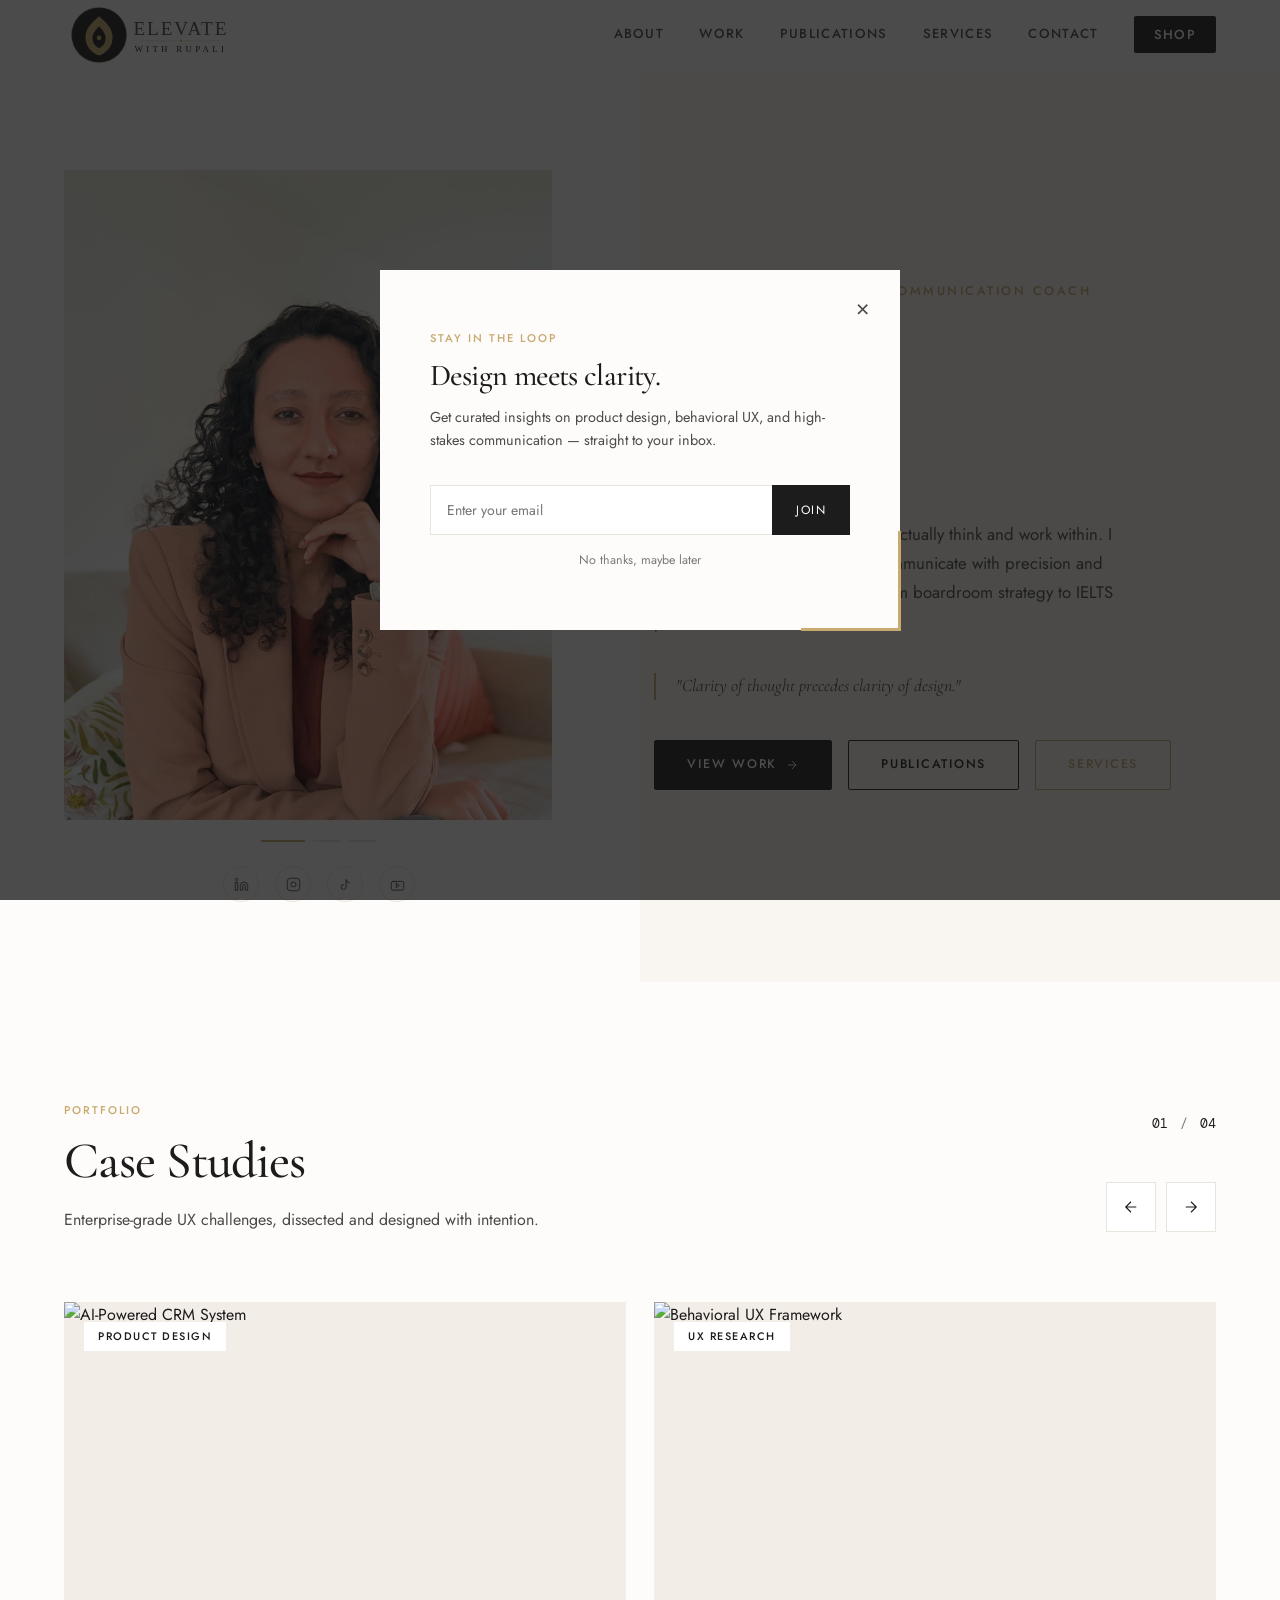
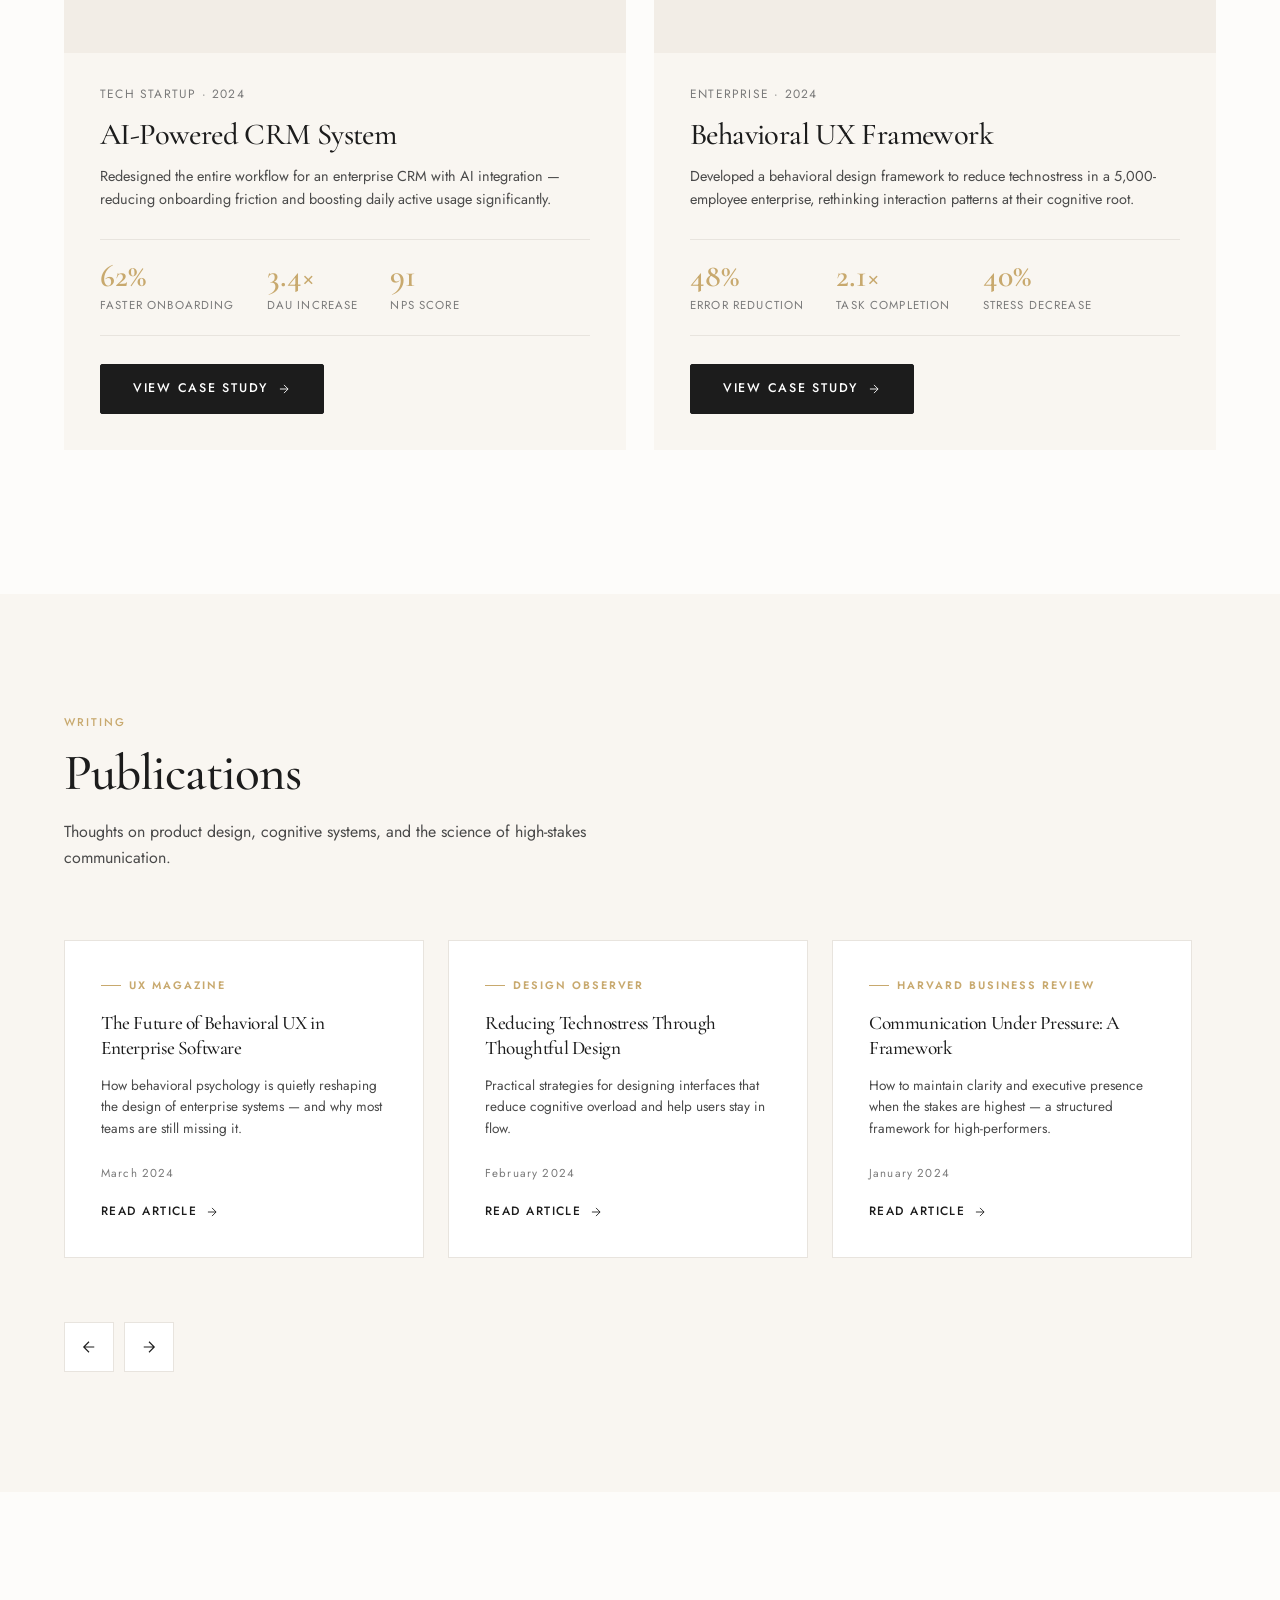
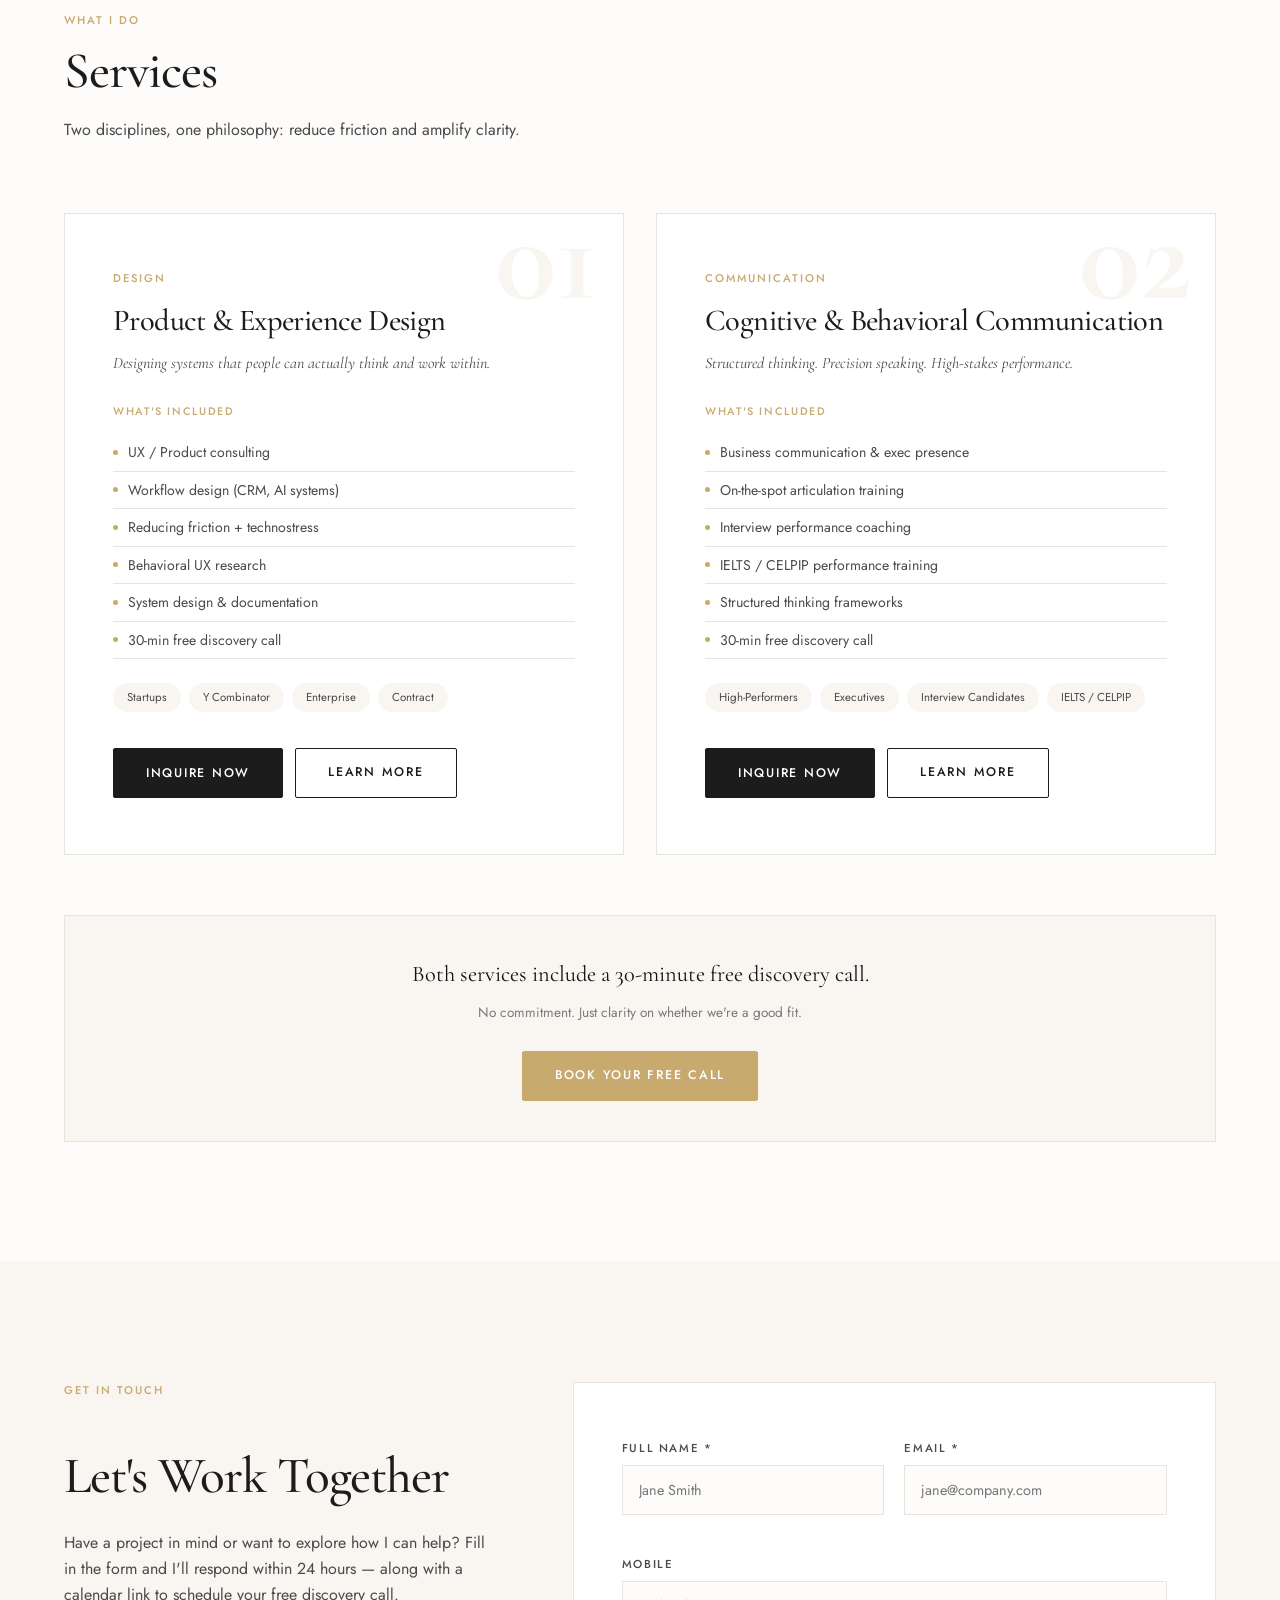
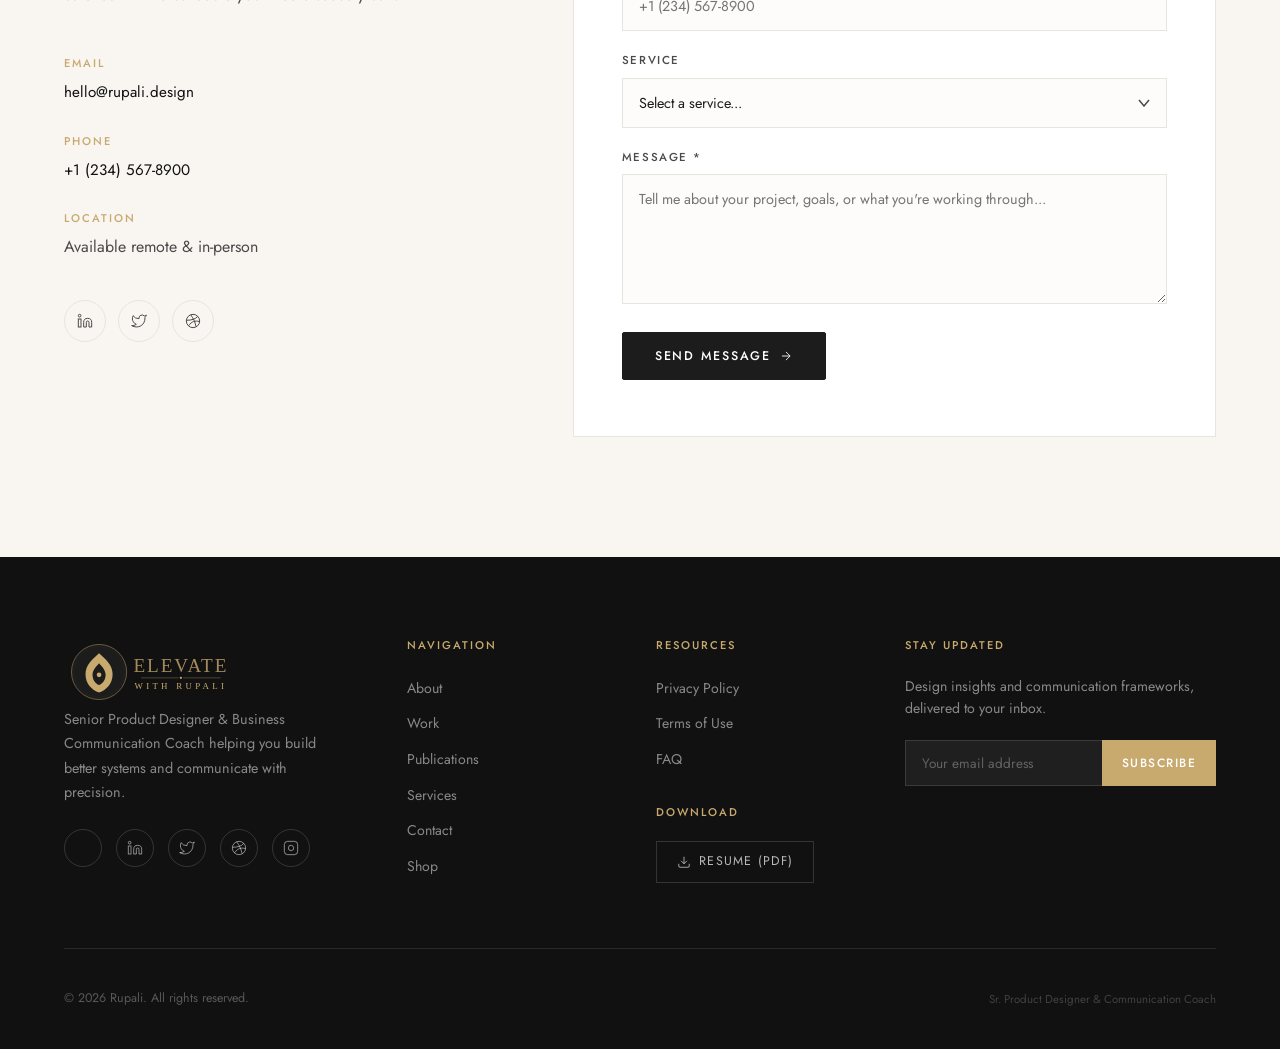
==== commit e00ce02a: "Update index.html" ====
--- a/index.html
+++ b/index.html
@@ -32,17 +32,17 @@
         <button aria-label="Photo 3"></button>
       </div>
       <div class="hero-social">
-        <a href="#" aria-label="https://www.linkedin.com/in/rupali-dogra/">
+        <a href="https://www.youtube.com/@ElevateWithRupali" aria-label="Linkedin">
           <svg width="15" height="15" viewBox="0 0 24 24" fill="none" stroke="currentColor" stroke-width="1.5"><path d="M16 8a6 6 0 016 6v7h-4v-7a2 2 0 00-2-2 2 2 0 00-2 2v7h-4v-7a6 6 0 016-6z"/><rect x="2" y="9" width="4" height="12"/><circle cx="4" cy="4" r="2"/></svg>
         </a>
-        <a href="#" aria-label="https://www.instagram.com/elevatewithrupali/">
-          <svg width="15" height="15" viewBox="0 0 24 24" fill="none" stroke="currentColor" stroke-width="1.5"><circle cx="12" cy="12" r="10"/><path d="M8.56 2.75c4.37 6.03 6.02 9.42 8.03 17.72m2.54-15.38c-3.72 4.35-8.94 5.66-16.88 5.85m19.5 1.9c-3.5-.93-6.63-.82-8.94 0-2.58.92-5.01 2.86-7.44 6.32"/></svg>
-        </a>
-        <a href="#" aria-label="https://www.youtube.com/@ElevateWithRupali">
-          <svg width="15" height="15" viewBox="0 0 24 24" fill="none" stroke="currentColor" stroke-width="1.5"><path d="M23 3a10.9 10.9 0 01-3.14 1.53 4.48 4.48 0 00-7.86 3v1A10.66 10.66 0 013 4s-4 9 5 13a11.64 11.64 0 01-7 2c9 5 20 0 20-11.5a4.5 4.5 0 00-.08-.83A7.72 7.72 0 0023 3z"/></svg>
-        </a>
-        <a href="#" aria-label="Instagram">
+        <a href="https://www.instagram.com/elevatewithrupali/" aria-label="Instagram">
           <svg width="15" height="15" viewBox="0 0 24 24" fill="none" stroke="currentColor" stroke-width="1.5"><rect x="2" y="2" width="20" height="20" rx="5"/><path d="M16 11.37A4 4 0 1112.63 8 4 4 0 0116 11.37z"/><line x1="17.5" y1="6.5" x2="17.51" y2="6.5"/></svg>
+        </a>
+        <a href="https://www.tiktok.com/@ElevateWithRupali" aria-label="TikTok">
+          <svg width="15" height="15" viewBox="0 0 24 24" fill="none" stroke="currentColor" stroke-width="1.5" stroke-linecap="round" stroke-linejoin="round"><path d="M9 12a4 4 0 1 0 4 4V4a5 5 0 0 0 5 5"/></svg>
+        </a>
+        <a href="https://www.youtube.com/@ElevateWithRupali" aria-label="YouTube">
+          <svg width="15" height="15" viewBox="0 0 24 24" fill="none" stroke="currentColor" stroke-width="1.5" stroke-linecap="round" stroke-linejoin="round"><rect x="2" y="7" width="20" height="14" rx="3"/><path d="M10 10l5 3.5-5 3.5V10z"/></svg>
         </a>
       </div>
     </div>
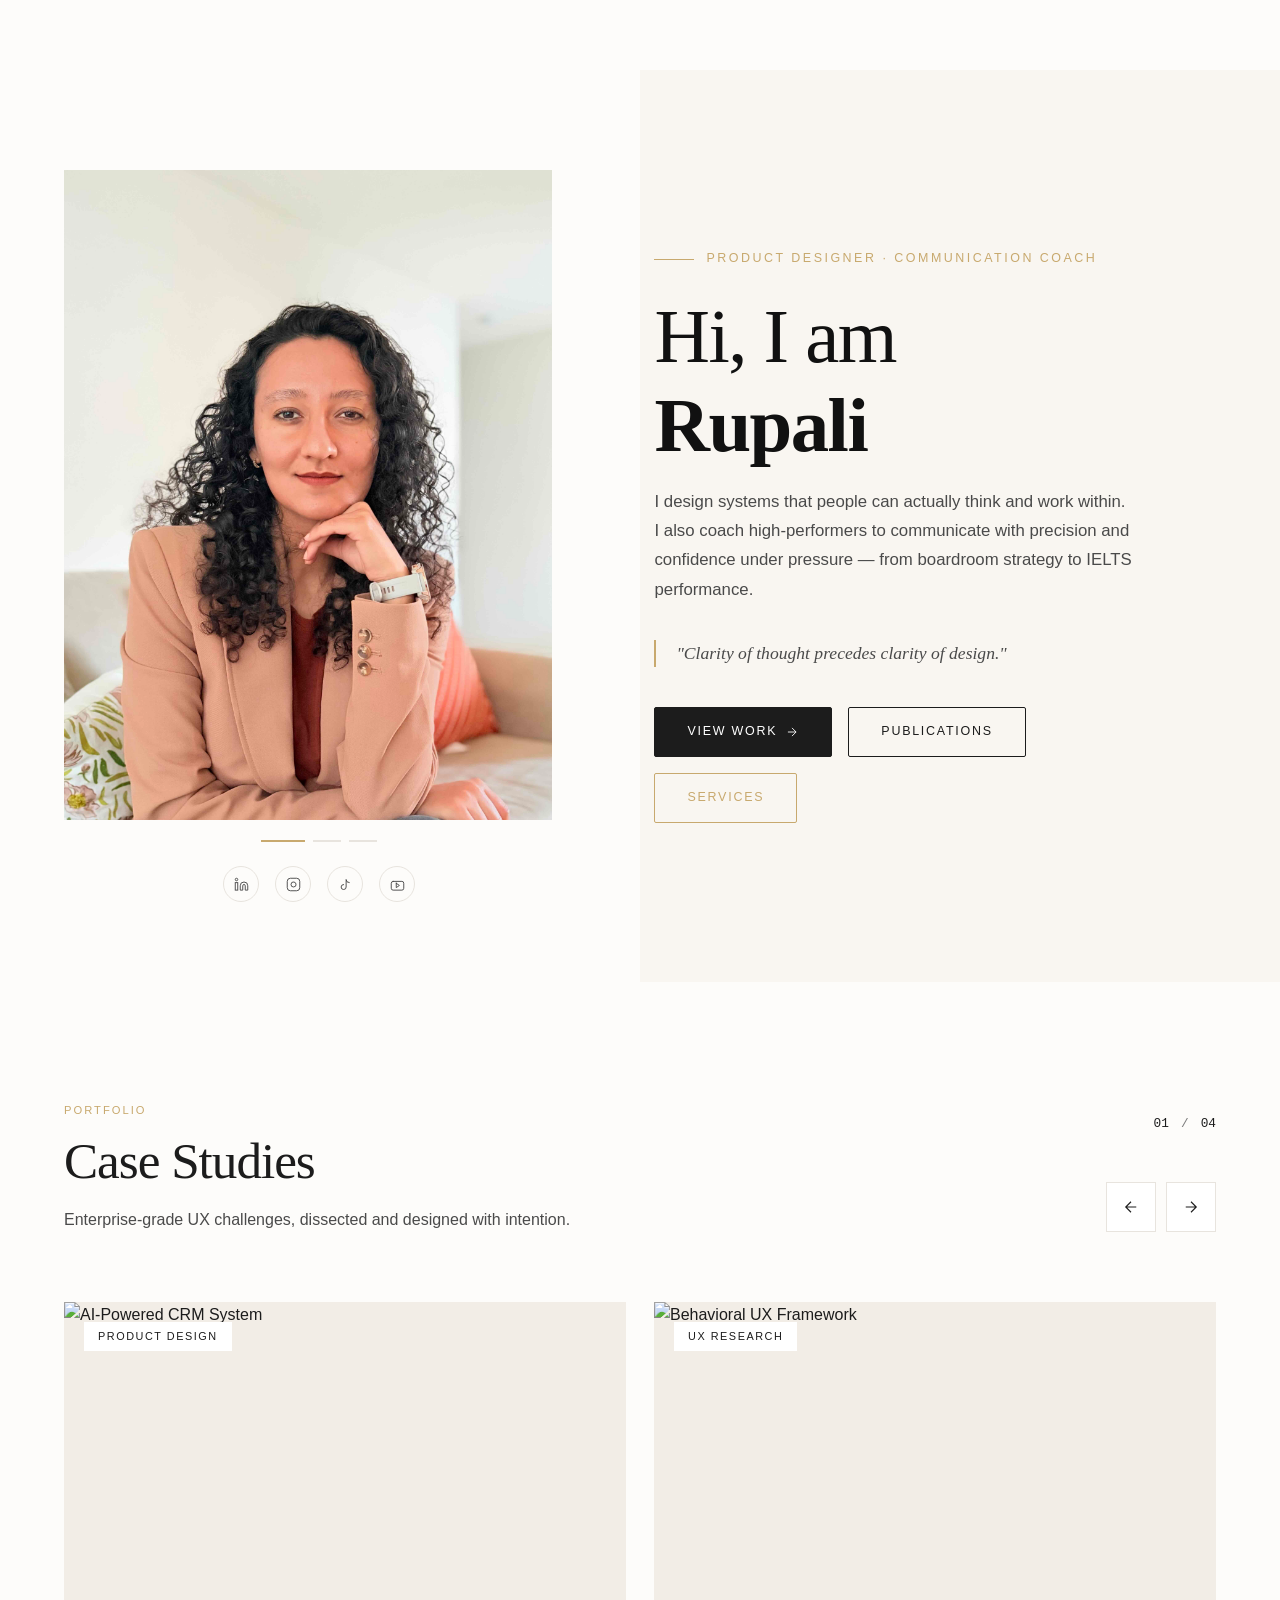
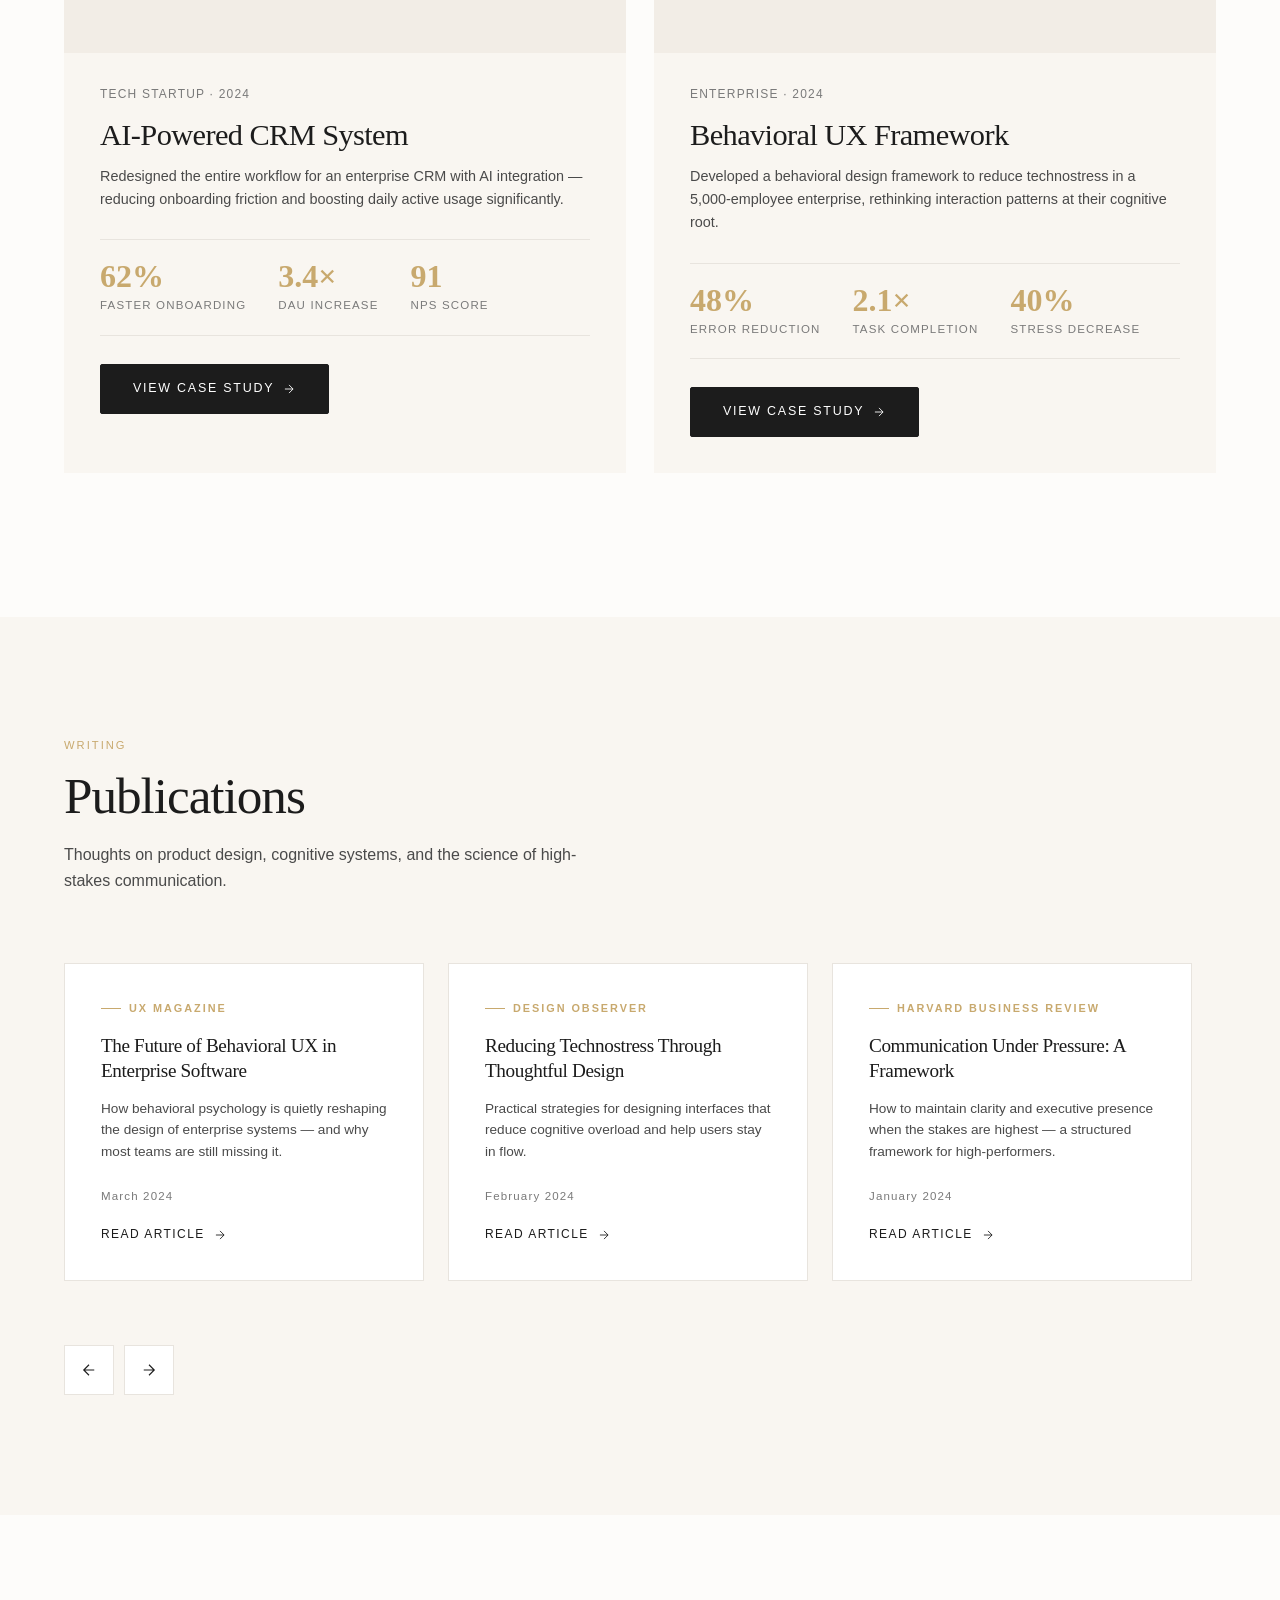
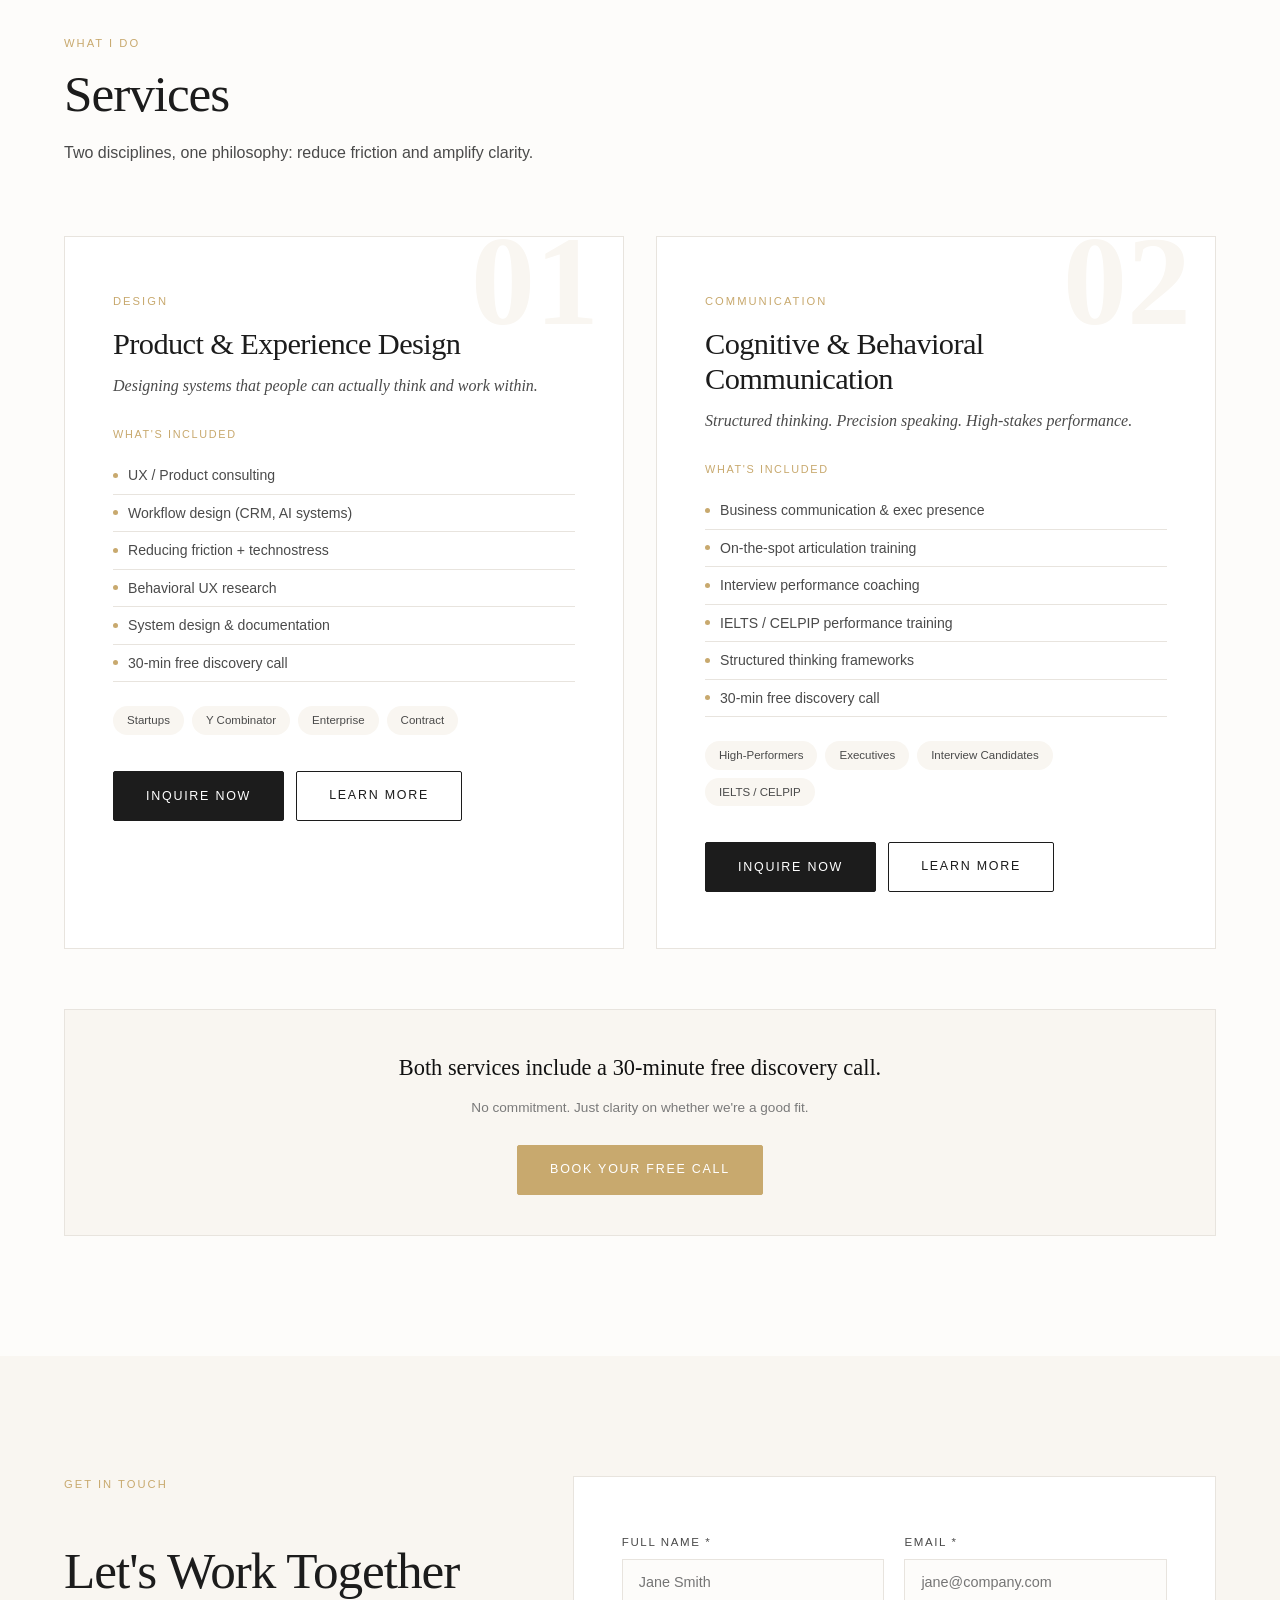
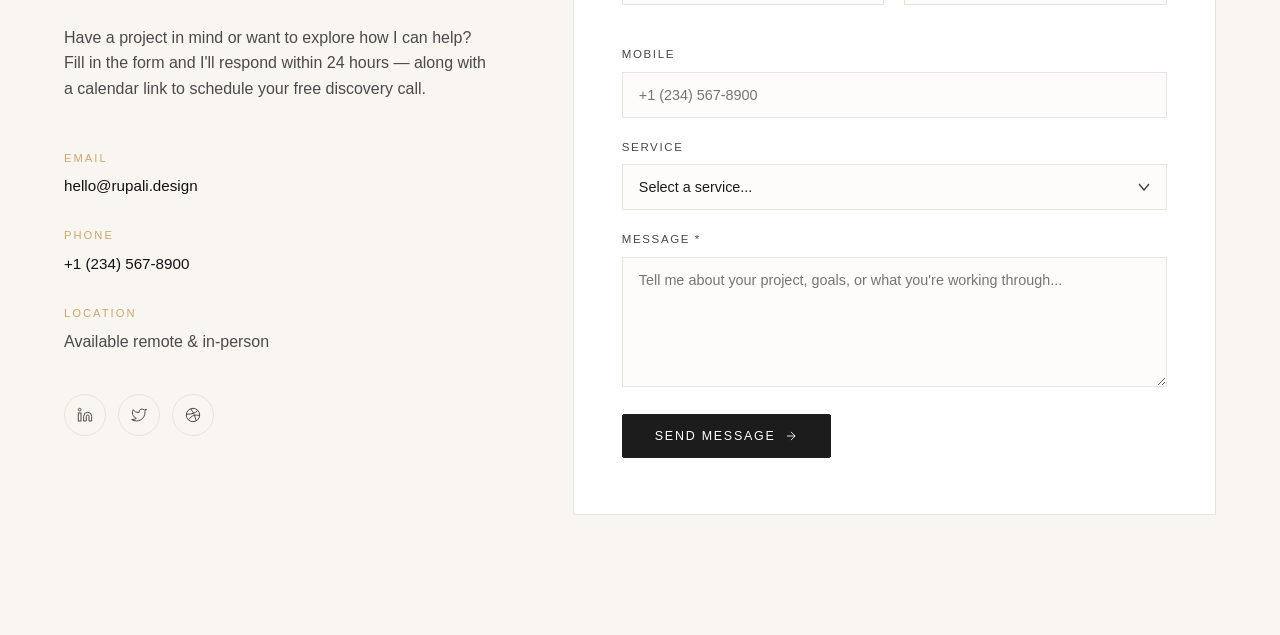
==== commit 71423e27: "Update index.html" ====
--- a/index.html
+++ b/index.html
@@ -32,7 +32,7 @@
         <button aria-label="Photo 3"></button>
       </div>
       <div class="hero-social">
-        <a href="https://www.youtube.com/@ElevateWithRupali" aria-label="Linkedin">
+        <a href="https://www.linkedin.com/in/rupali-dogra/" aria-label="Linkedin">
           <svg width="15" height="15" viewBox="0 0 24 24" fill="none" stroke="currentColor" stroke-width="1.5"><path d="M16 8a6 6 0 016 6v7h-4v-7a2 2 0 00-2-2 2 2 0 00-2 2v7h-4v-7a6 6 0 016-6z"/><rect x="2" y="9" width="4" height="12"/><circle cx="4" cy="4" r="2"/></svg>
         </a>
         <a href="https://www.instagram.com/elevatewithrupali/" aria-label="Instagram">
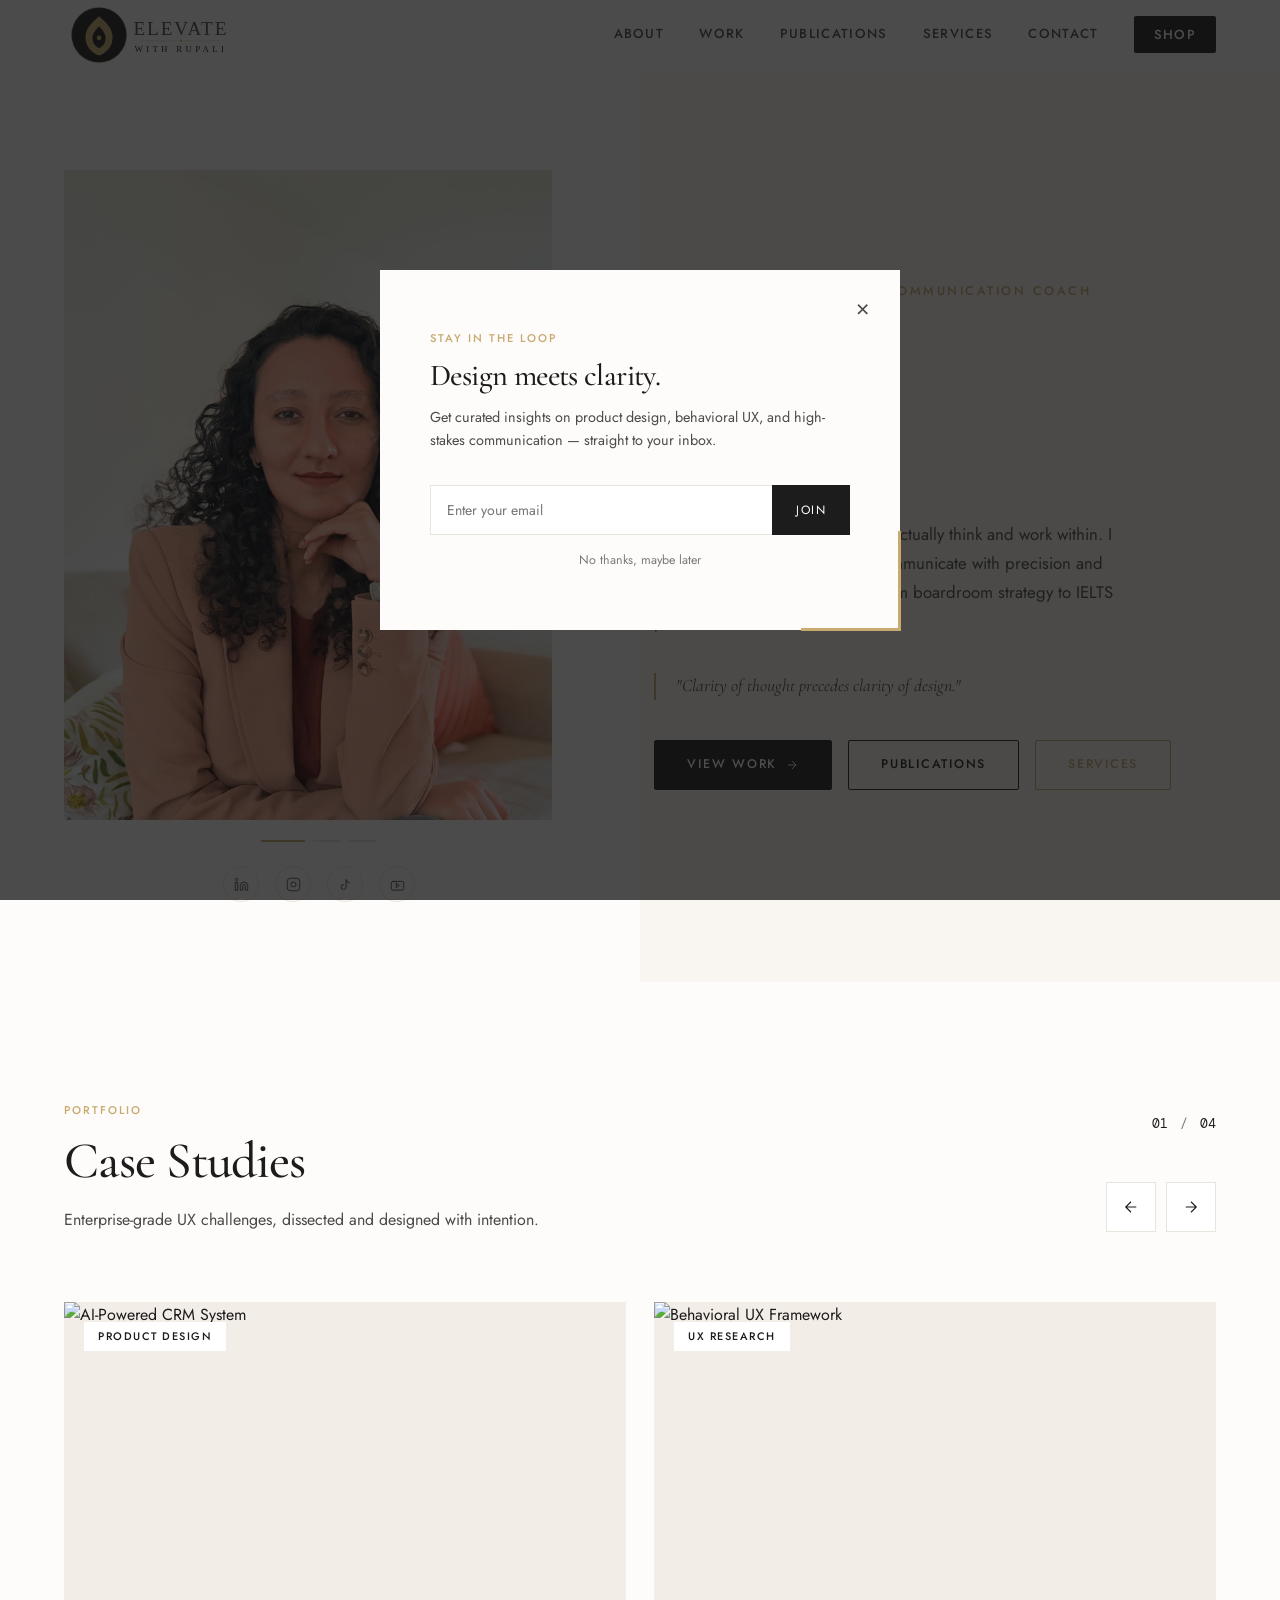
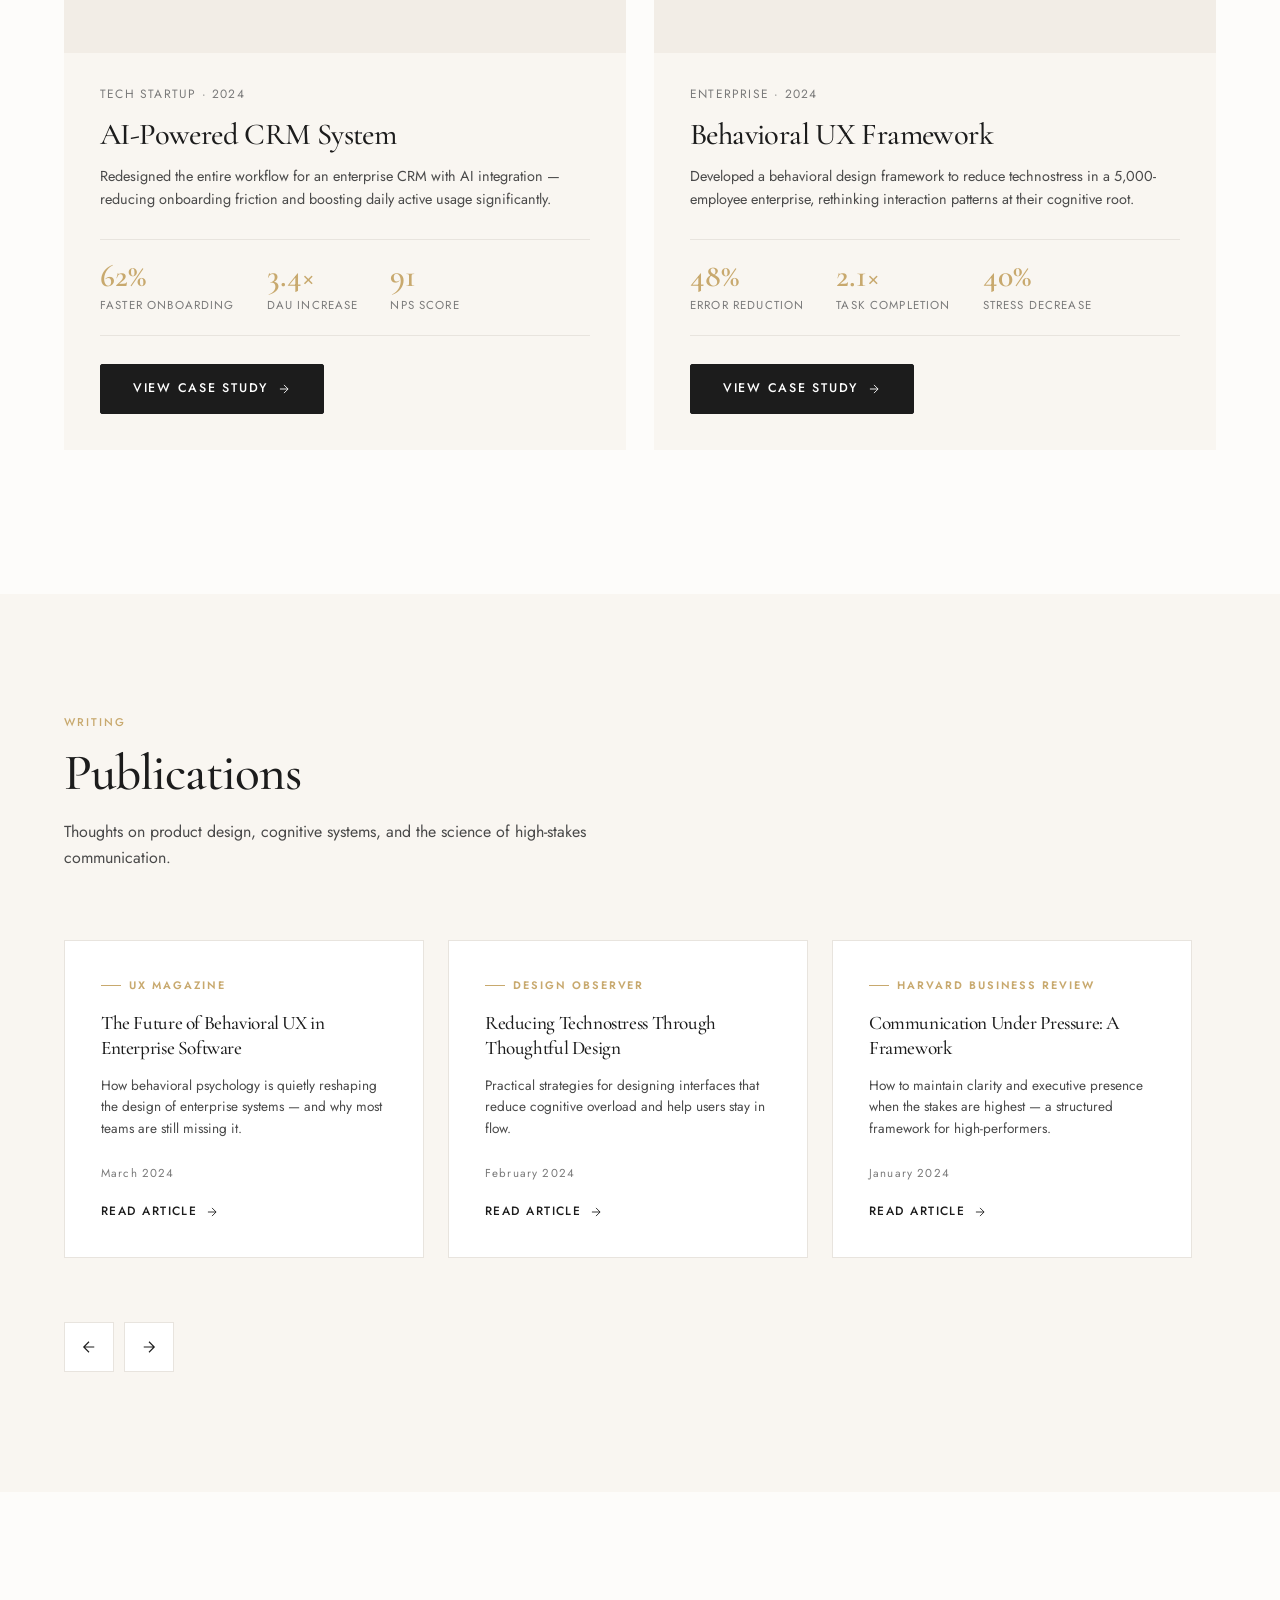
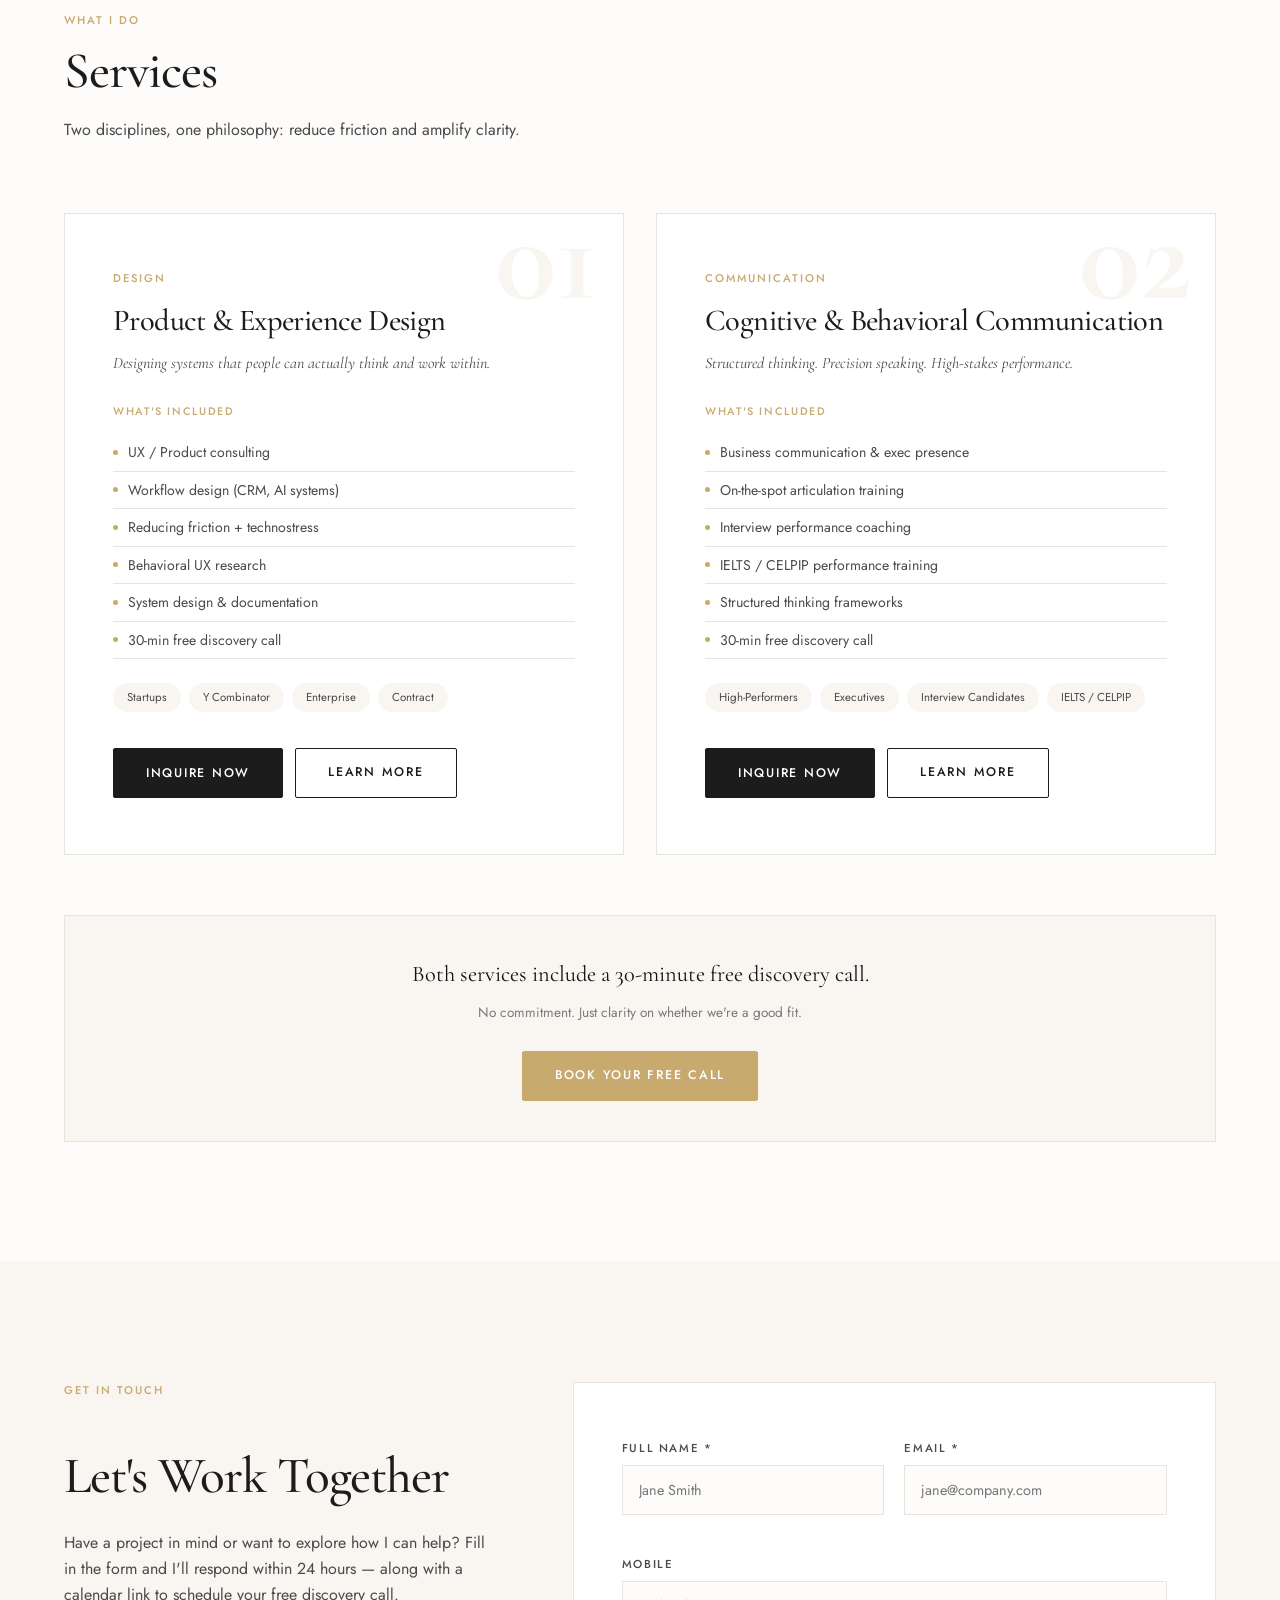
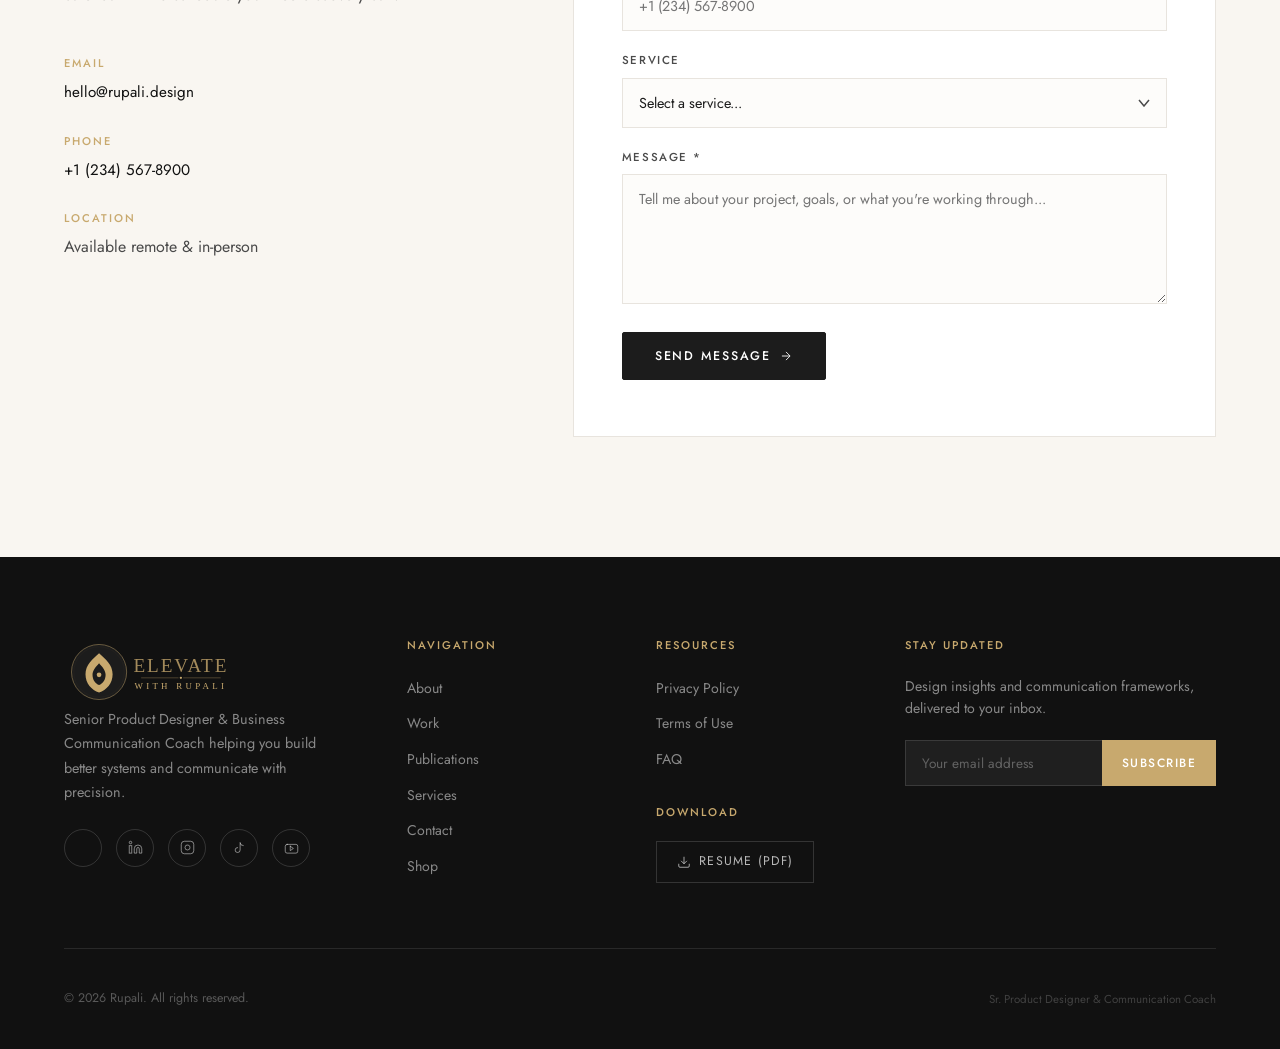
==== commit 56235174: "Update index.html" ====
--- a/index.html
+++ b/index.html
@@ -418,9 +418,7 @@
       </div>
 
       <div class="contact-social">
-        <a href="#" aria-label="LinkedIn"><svg width="16" height="16" viewBox="0 0 24 24" fill="none" stroke="currentColor" stroke-width="1.5"><path d="M16 8a6 6 0 016 6v7h-4v-7a2 2 0 00-2-2 2 2 0 00-2 2v7h-4v-7a6 6 0 016-6z"/><rect x="2" y="9" width="4" height="12"/><circle cx="4" cy="4" r="2"/></svg></a>
-        <a href="#" aria-label="Twitter"><svg width="16" height="16" viewBox="0 0 24 24" fill="none" stroke="currentColor" stroke-width="1.5"><path d="M23 3a10.9 10.9 0 01-3.14 1.53 4.48 4.48 0 00-7.86 3v1A10.66 10.66 0 013 4s-4 9 5 13a11.64 11.64 0 01-7 2c9 5 20 0 20-11.5a4.5 4.5 0 00-.08-.83A7.72 7.72 0 0023 3z"/></svg></a>
-        <a href="#" aria-label="Dribbble"><svg width="16" height="16" viewBox="0 0 24 24" fill="none" stroke="currentColor" stroke-width="1.5"><circle cx="12" cy="12" r="10"/><path d="M8.56 2.75c4.37 6.03 6.02 9.42 8.03 17.72m2.54-15.38c-3.72 4.35-8.94 5.66-16.88 5.85m19.5 1.9c-3.5-.93-6.63-.82-8.94 0-2.58.92-5.01 2.86-7.44 6.32"/></svg></a>
+        
       </div>
     </div>
 
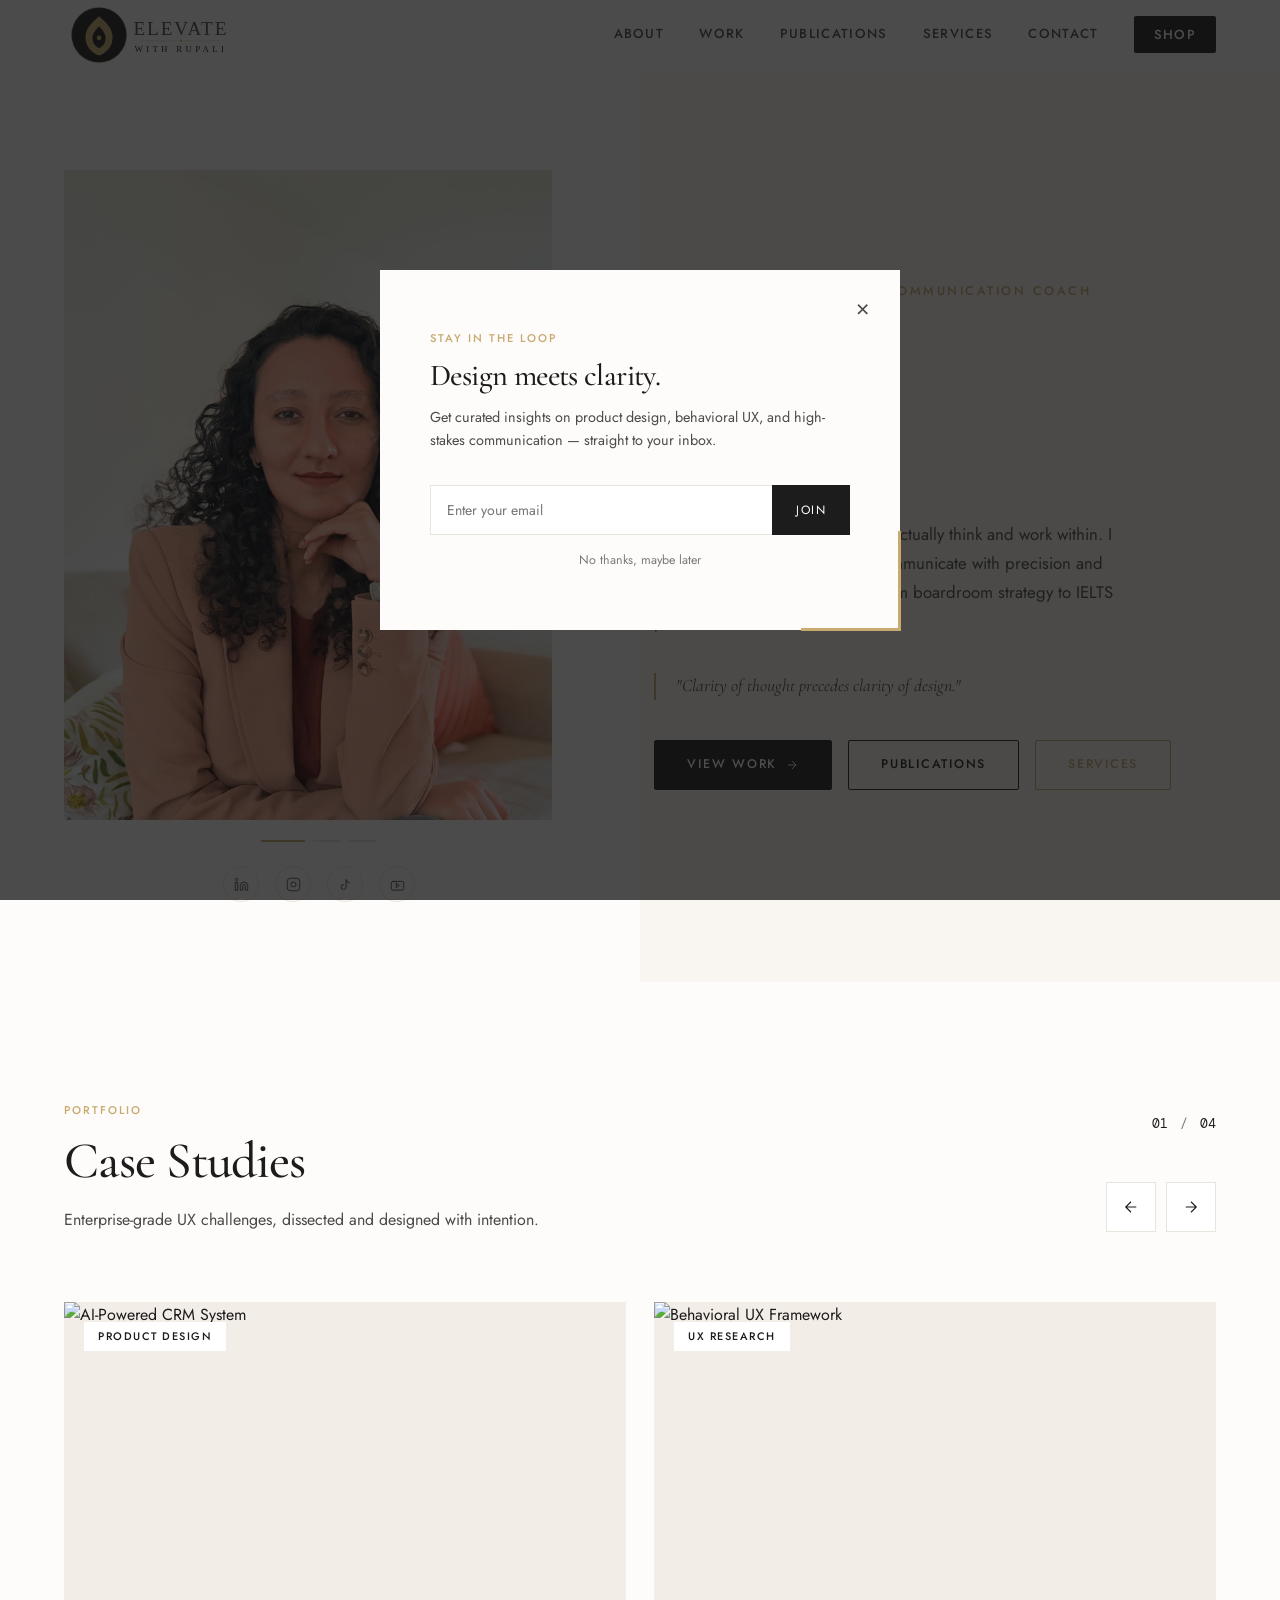
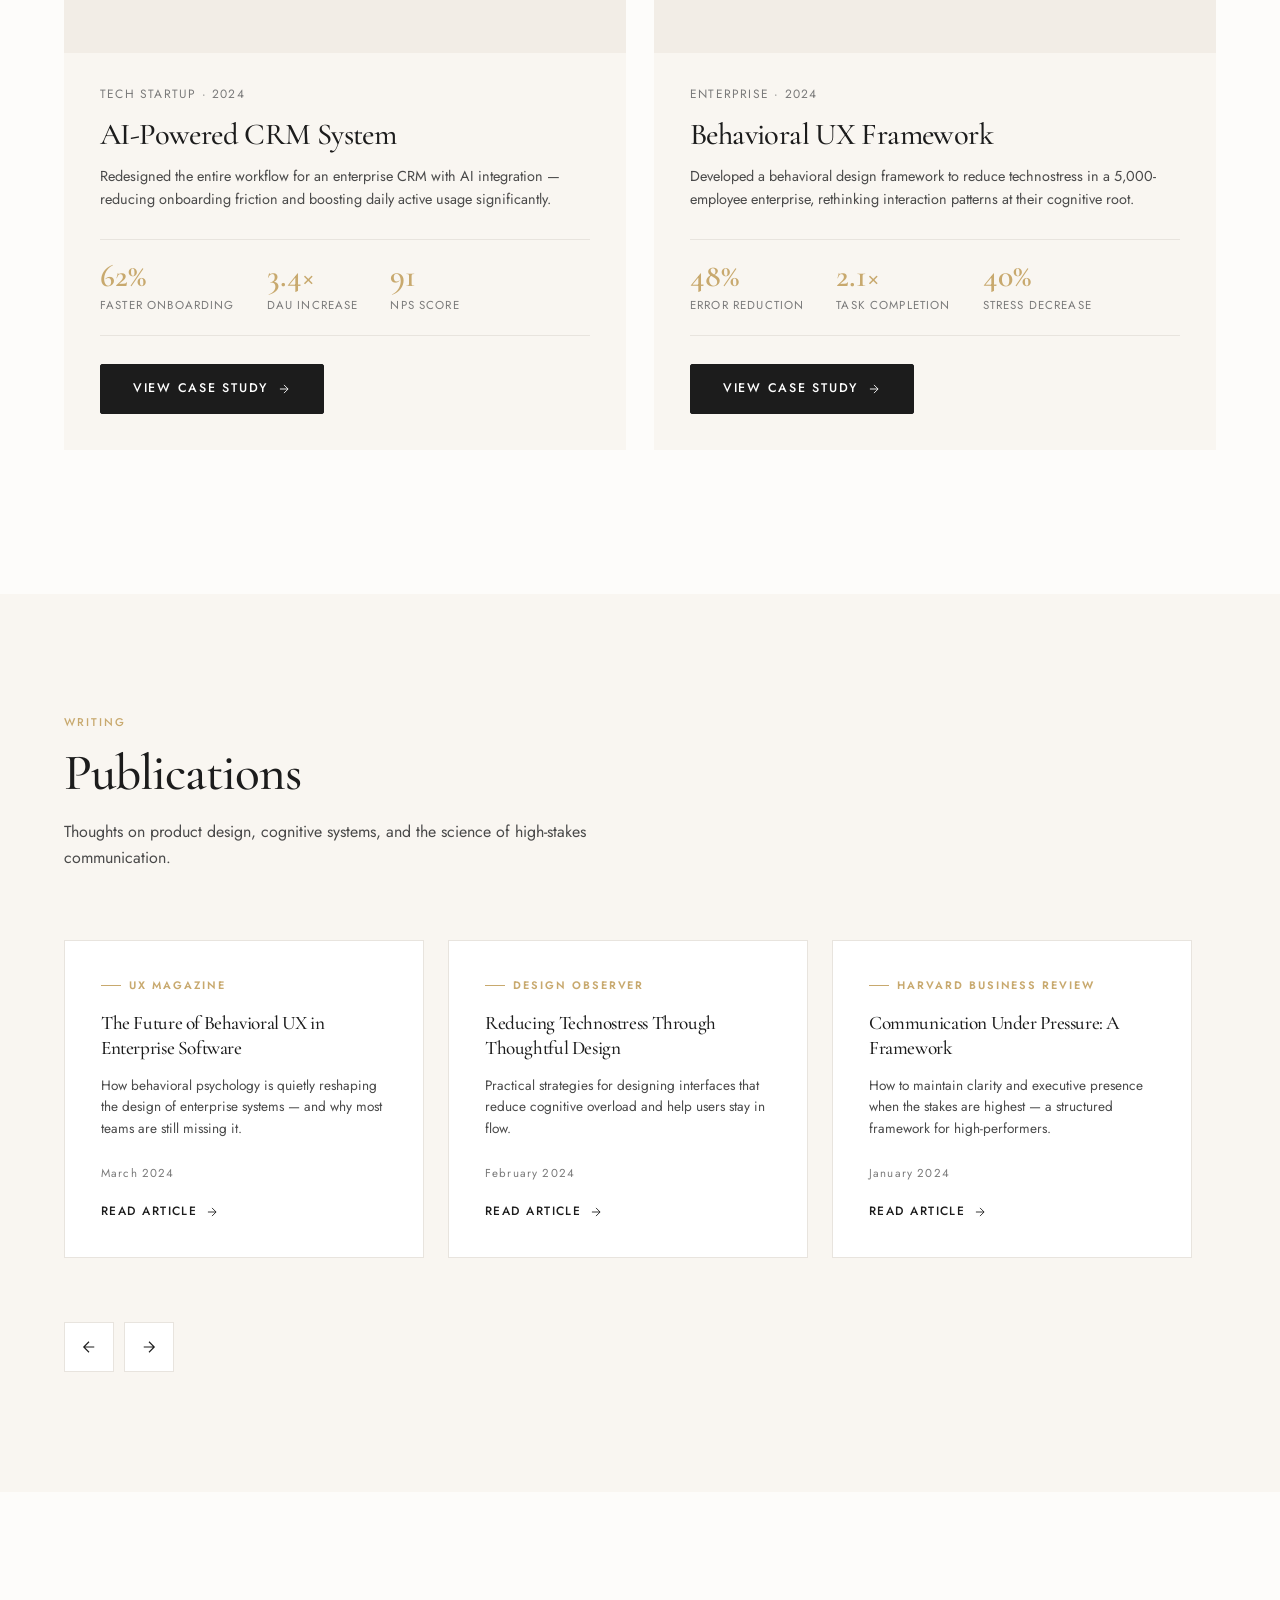
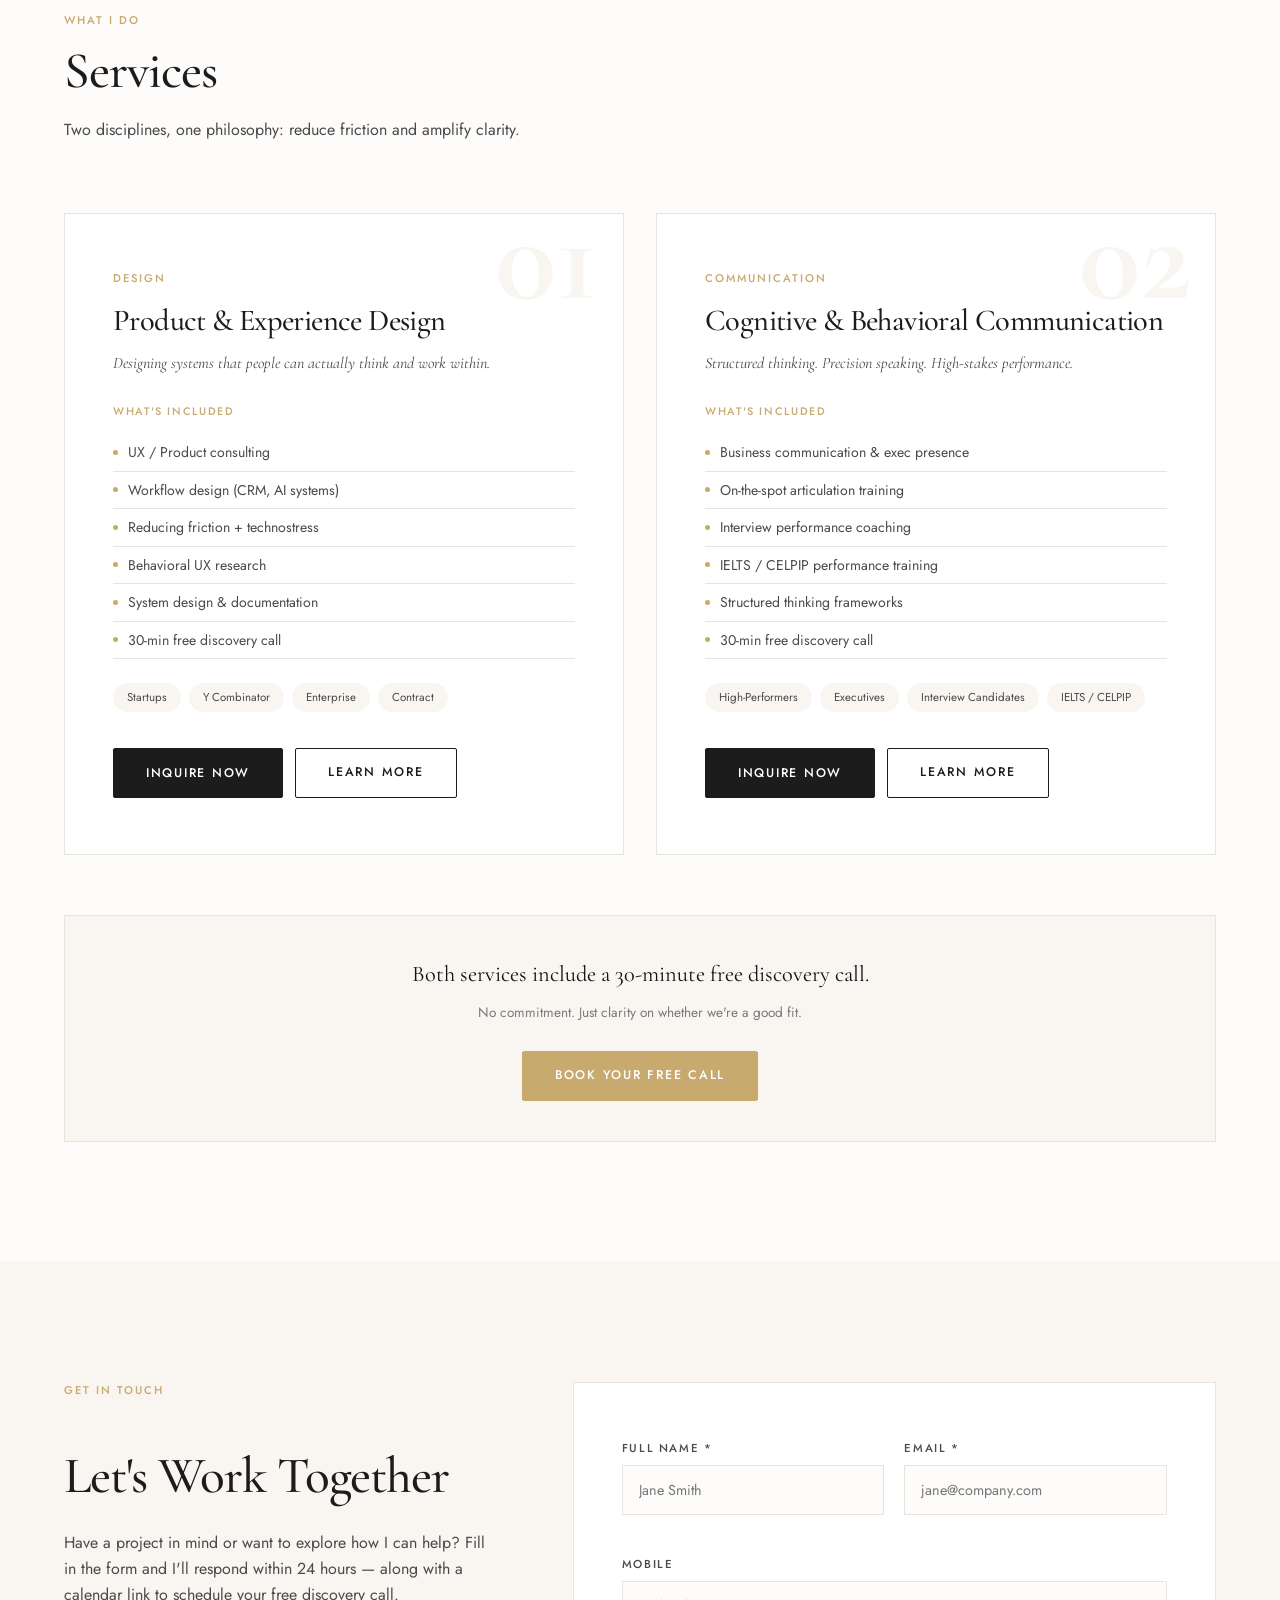
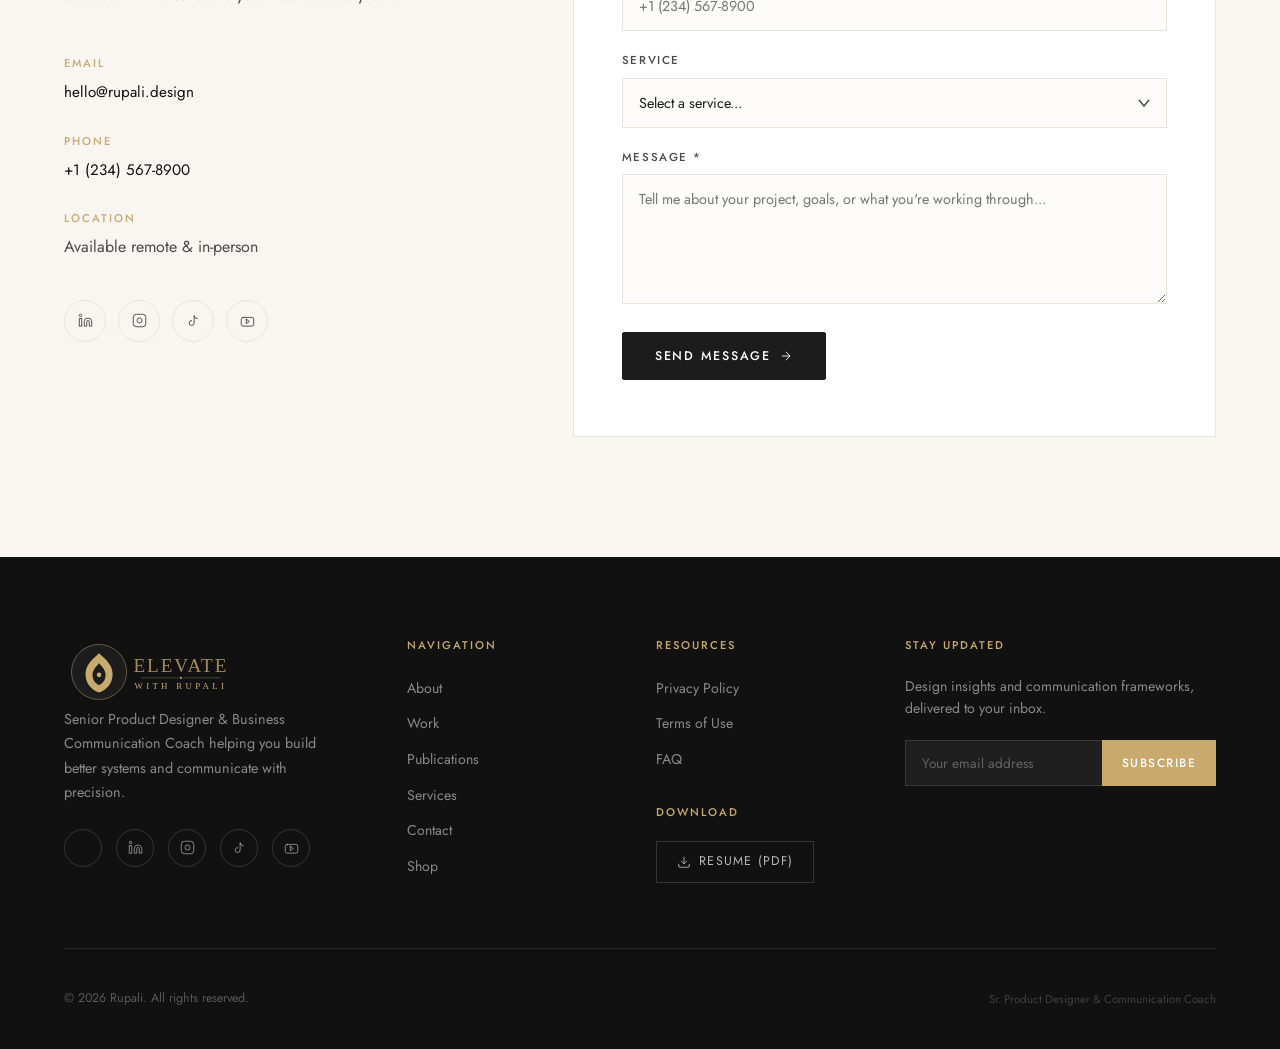
==== commit 92fbcb8e: "Update index.html" ====
--- a/index.html
+++ b/index.html
@@ -418,7 +418,18 @@
       </div>
 
       <div class="contact-social">
-        
+        <a href="https://www.linkedin.com/in/rupali-dogra/" aria-label="Linkedin">
+          <svg width="15" height="15" viewBox="0 0 24 24" fill="none" stroke="currentColor" stroke-width="1.5"><path d="M16 8a6 6 0 016 6v7h-4v-7a2 2 0 00-2-2 2 2 0 00-2 2v7h-4v-7a6 6 0 016-6z"/><rect x="2" y="9" width="4" height="12"/><circle cx="4" cy="4" r="2"/></svg>
+        </a>
+        <a href="https://www.instagram.com/elevatewithrupali/" aria-label="Instagram">
+          <svg width="15" height="15" viewBox="0 0 24 24" fill="none" stroke="currentColor" stroke-width="1.5"><rect x="2" y="2" width="20" height="20" rx="5"/><path d="M16 11.37A4 4 0 1112.63 8 4 4 0 0116 11.37z"/><line x1="17.5" y1="6.5" x2="17.51" y2="6.5"/></svg>
+        </a>
+        <a href="https://www.tiktok.com/@ElevateWithRupali" aria-label="TikTok">
+          <svg width="15" height="15" viewBox="0 0 24 24" fill="none" stroke="currentColor" stroke-width="1.5" stroke-linecap="round" stroke-linejoin="round"><path d="M9 12a4 4 0 1 0 4 4V4a5 5 0 0 0 5 5"/></svg>
+        </a>
+        <a href="https://www.youtube.com/@ElevateWithRupali" aria-label="YouTube">
+          <svg width="15" height="15" viewBox="0 0 24 24" fill="none" stroke="currentColor" stroke-width="1.5" stroke-linecap="round" stroke-linejoin="round"><rect x="2" y="7" width="20" height="14" rx="3"/><path d="M10 10l5 3.5-5 3.5V10z"/></svg>
+        </a>
       </div>
     </div>
 
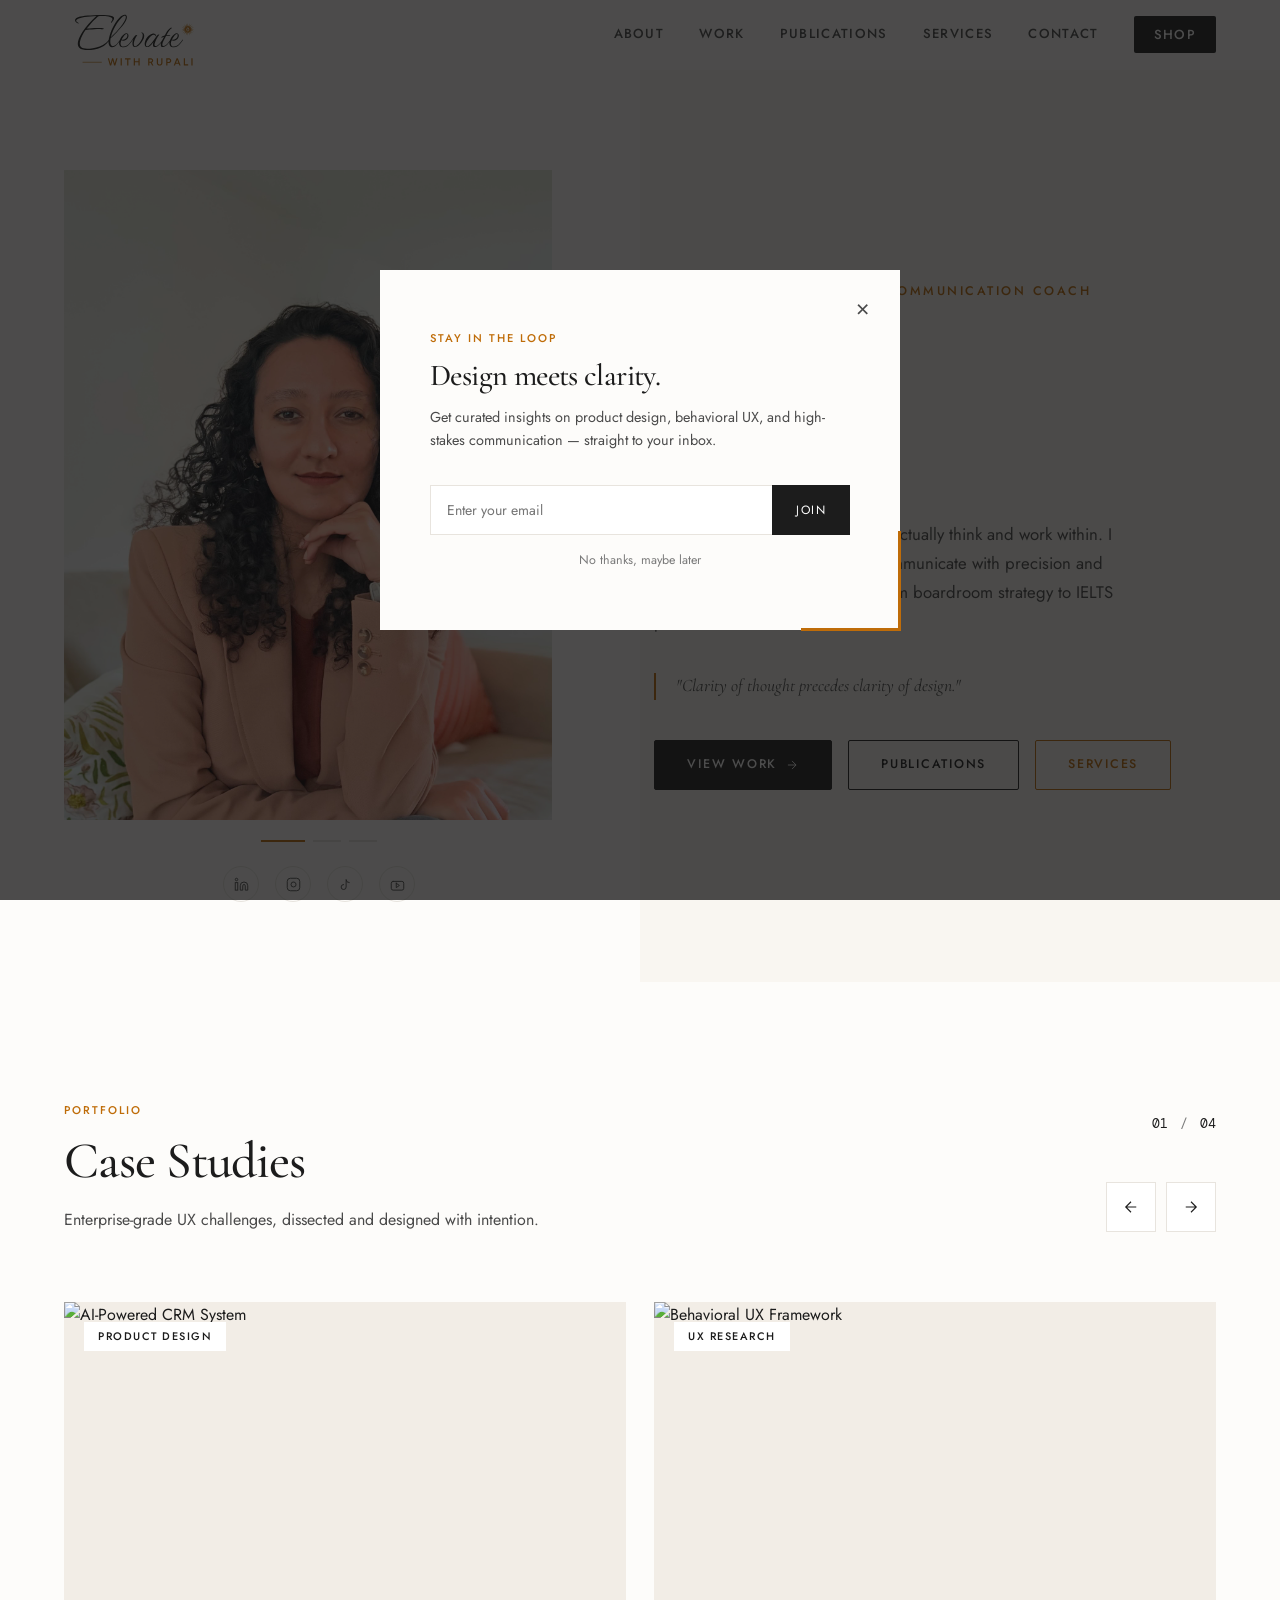
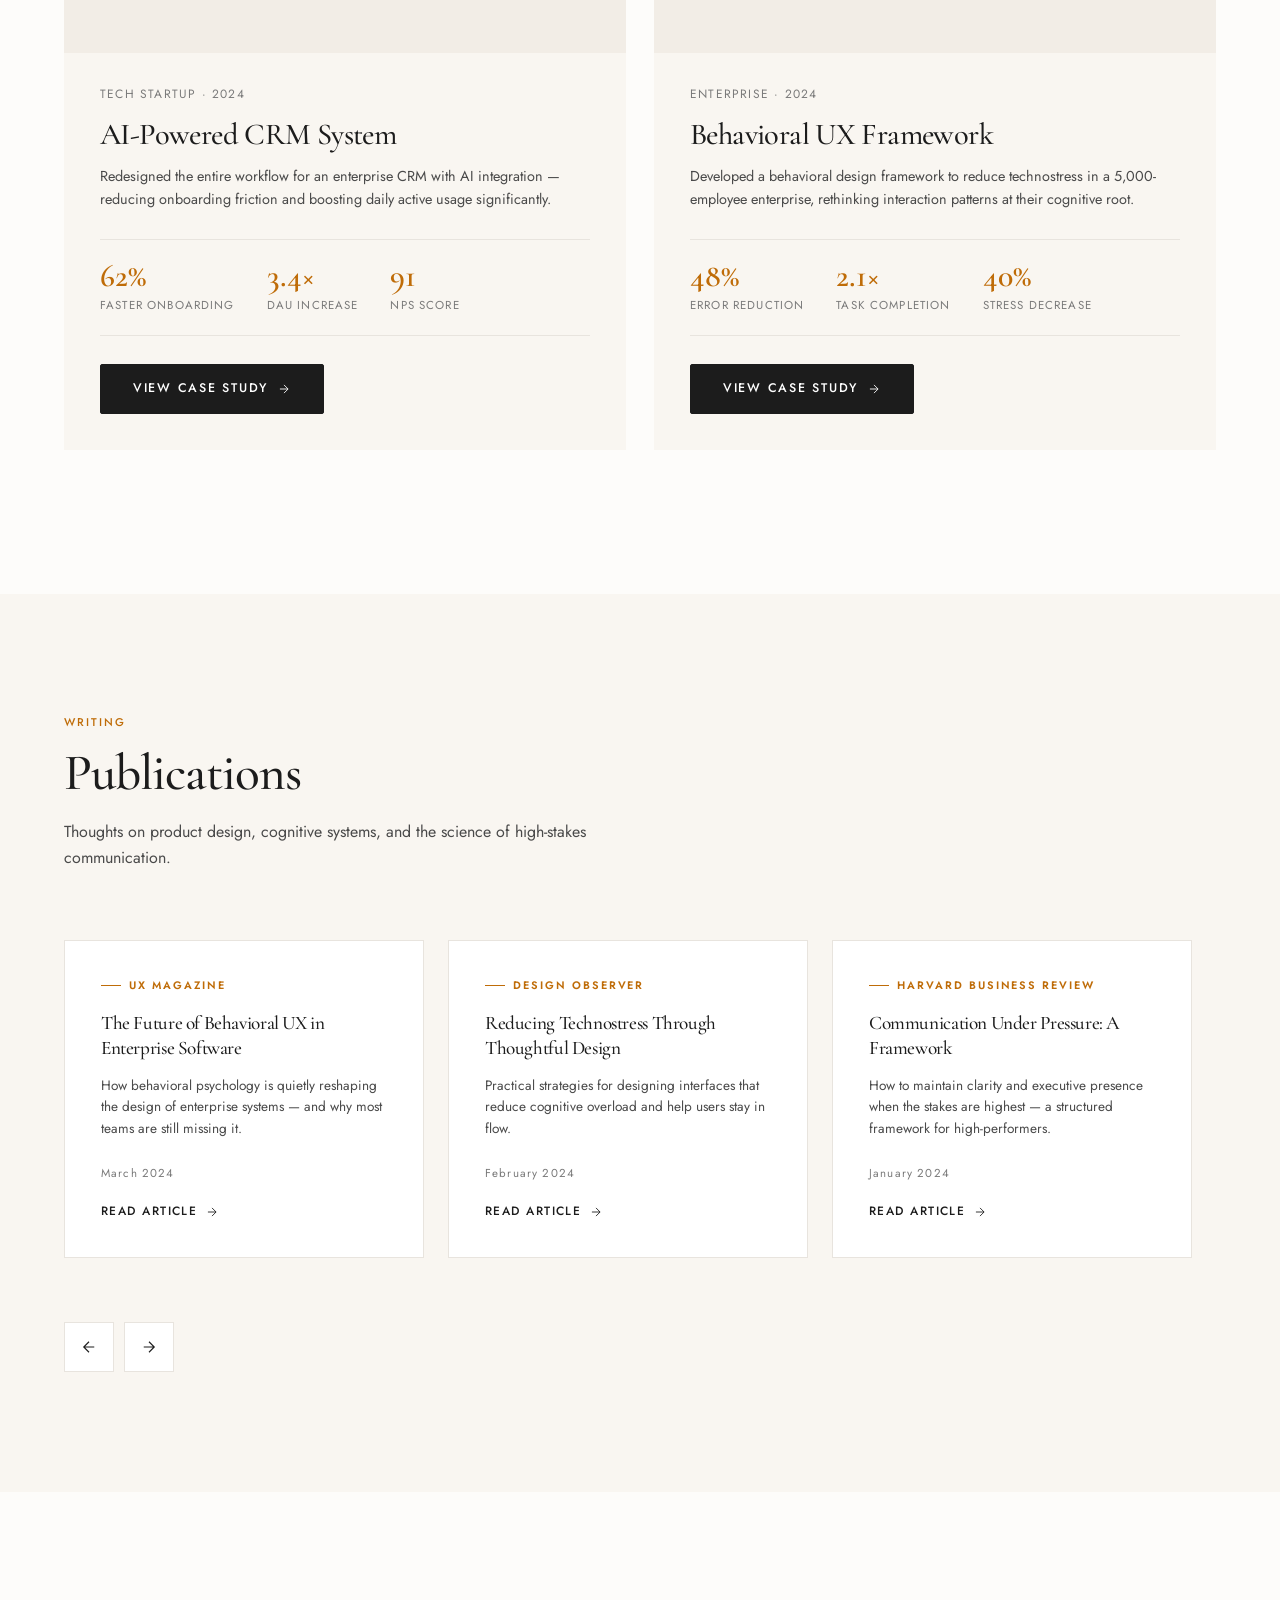
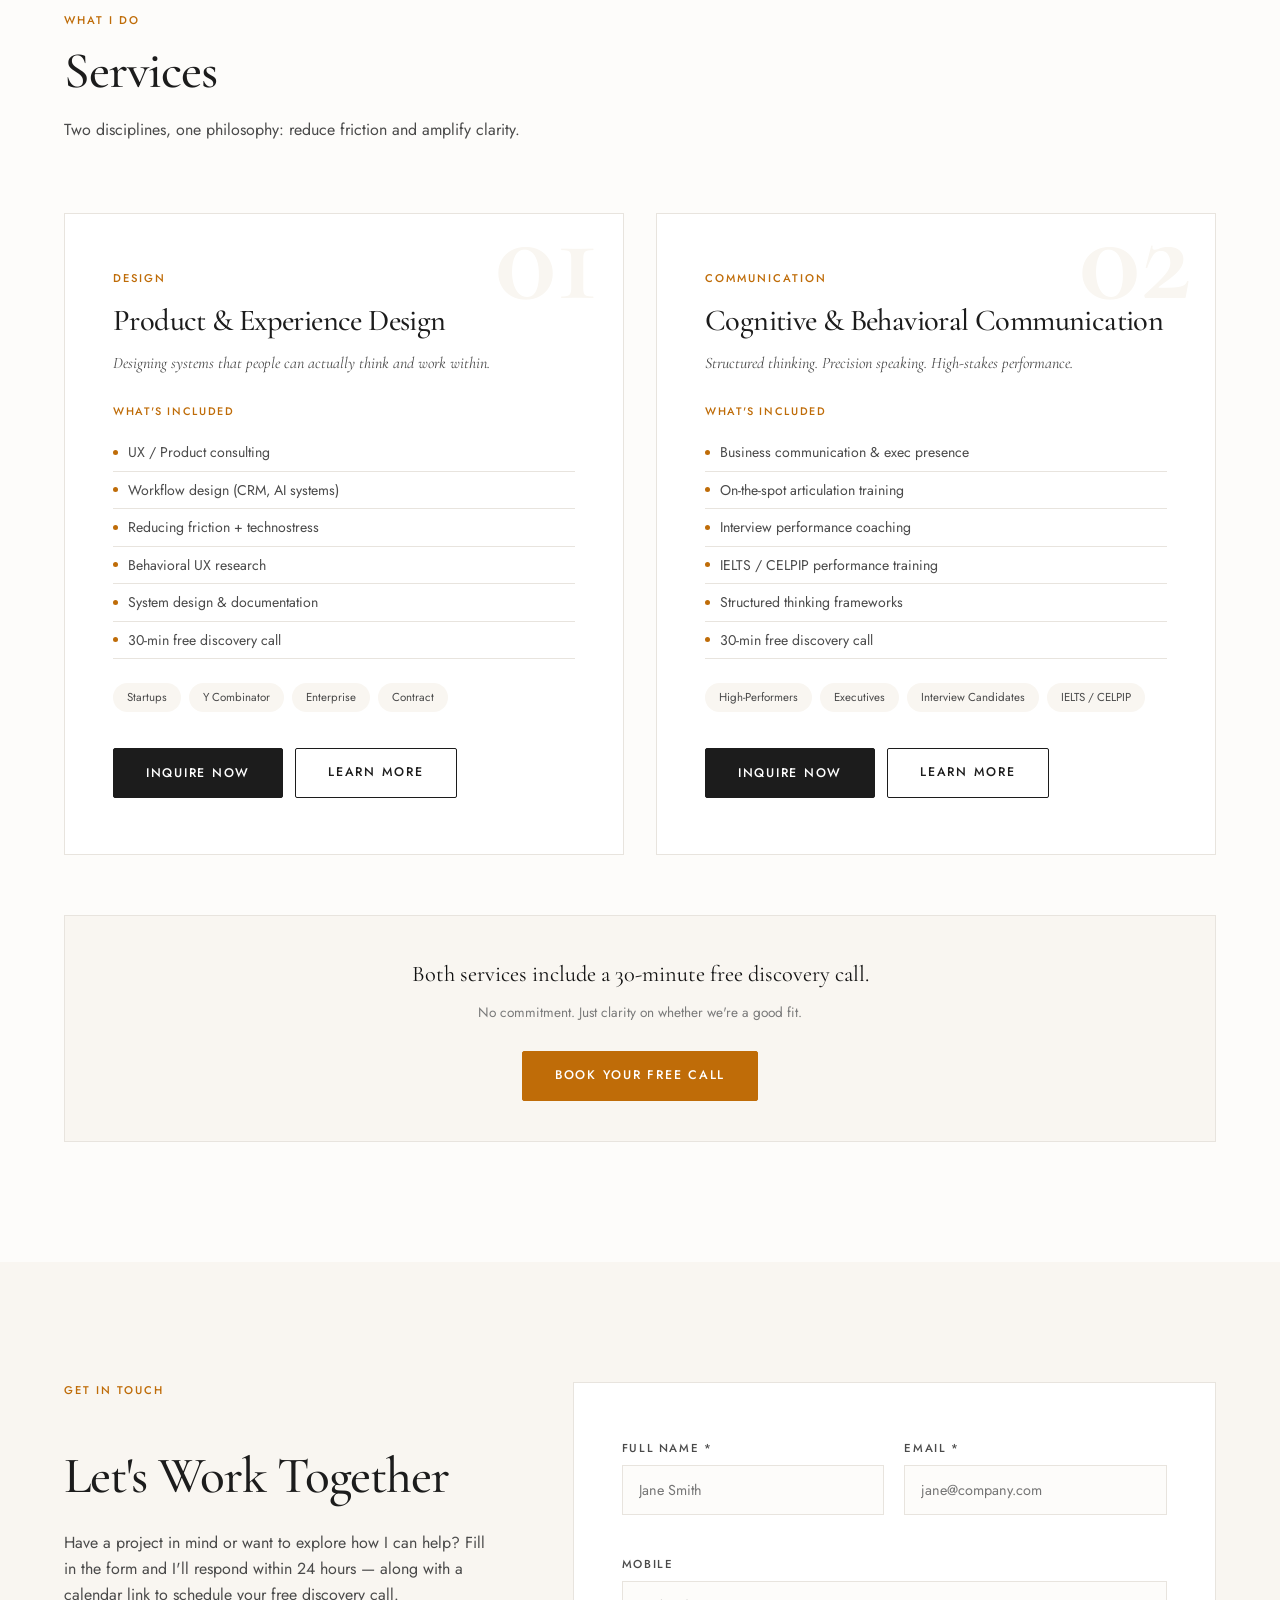
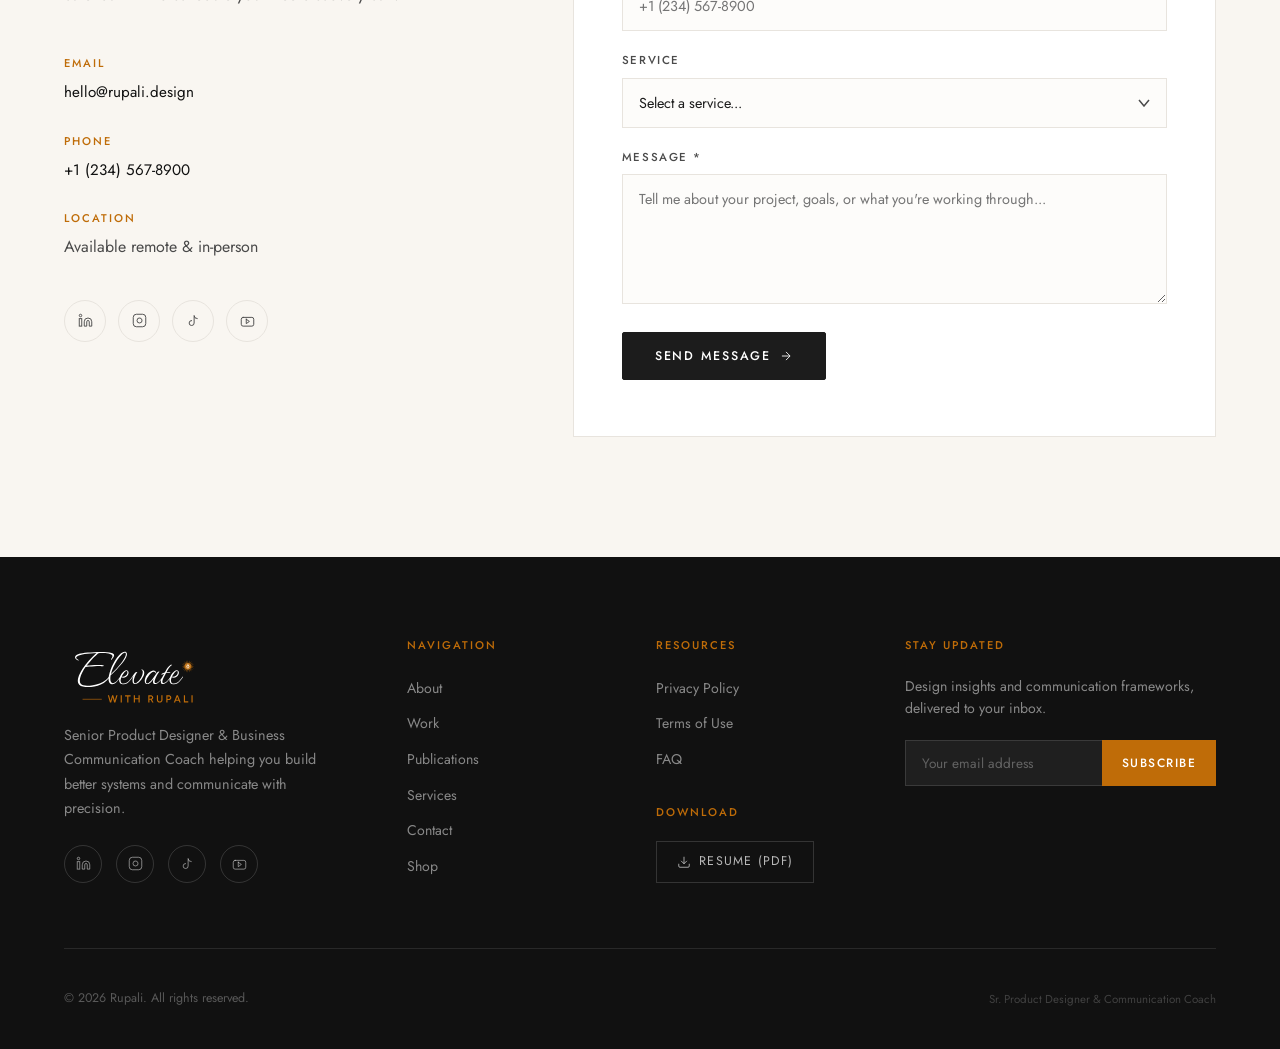
==== commit 60f7d9b2: "Update index.html" ====
--- a/index.html
+++ b/index.html
@@ -1,6 +1,7 @@
 <!DOCTYPE html>
 <html lang="en">
 <head>
+  <link rel="icon" href="./favicon.svg" type="image/svg+xml">
   <meta charset="UTF-8">
   <meta name="viewport" content="width=device-width, initial-scale=1.0">
   <title>Rupali — Sr. Product Designer & Communication Coach</title>
--- a/style.css
+++ b/style.css
@@ -7,7 +7,7 @@
   --mid: #4A4A4A;
   --light-mid: #7A7A7A;
   --border: #E8E4DE;
-  --accent: #C8A96E;
+  --accent: #BF6C08;
   --accent-dark: #A8894E;
   --accent-light: #F0E8D8;
   --panel: #F2EDE6;
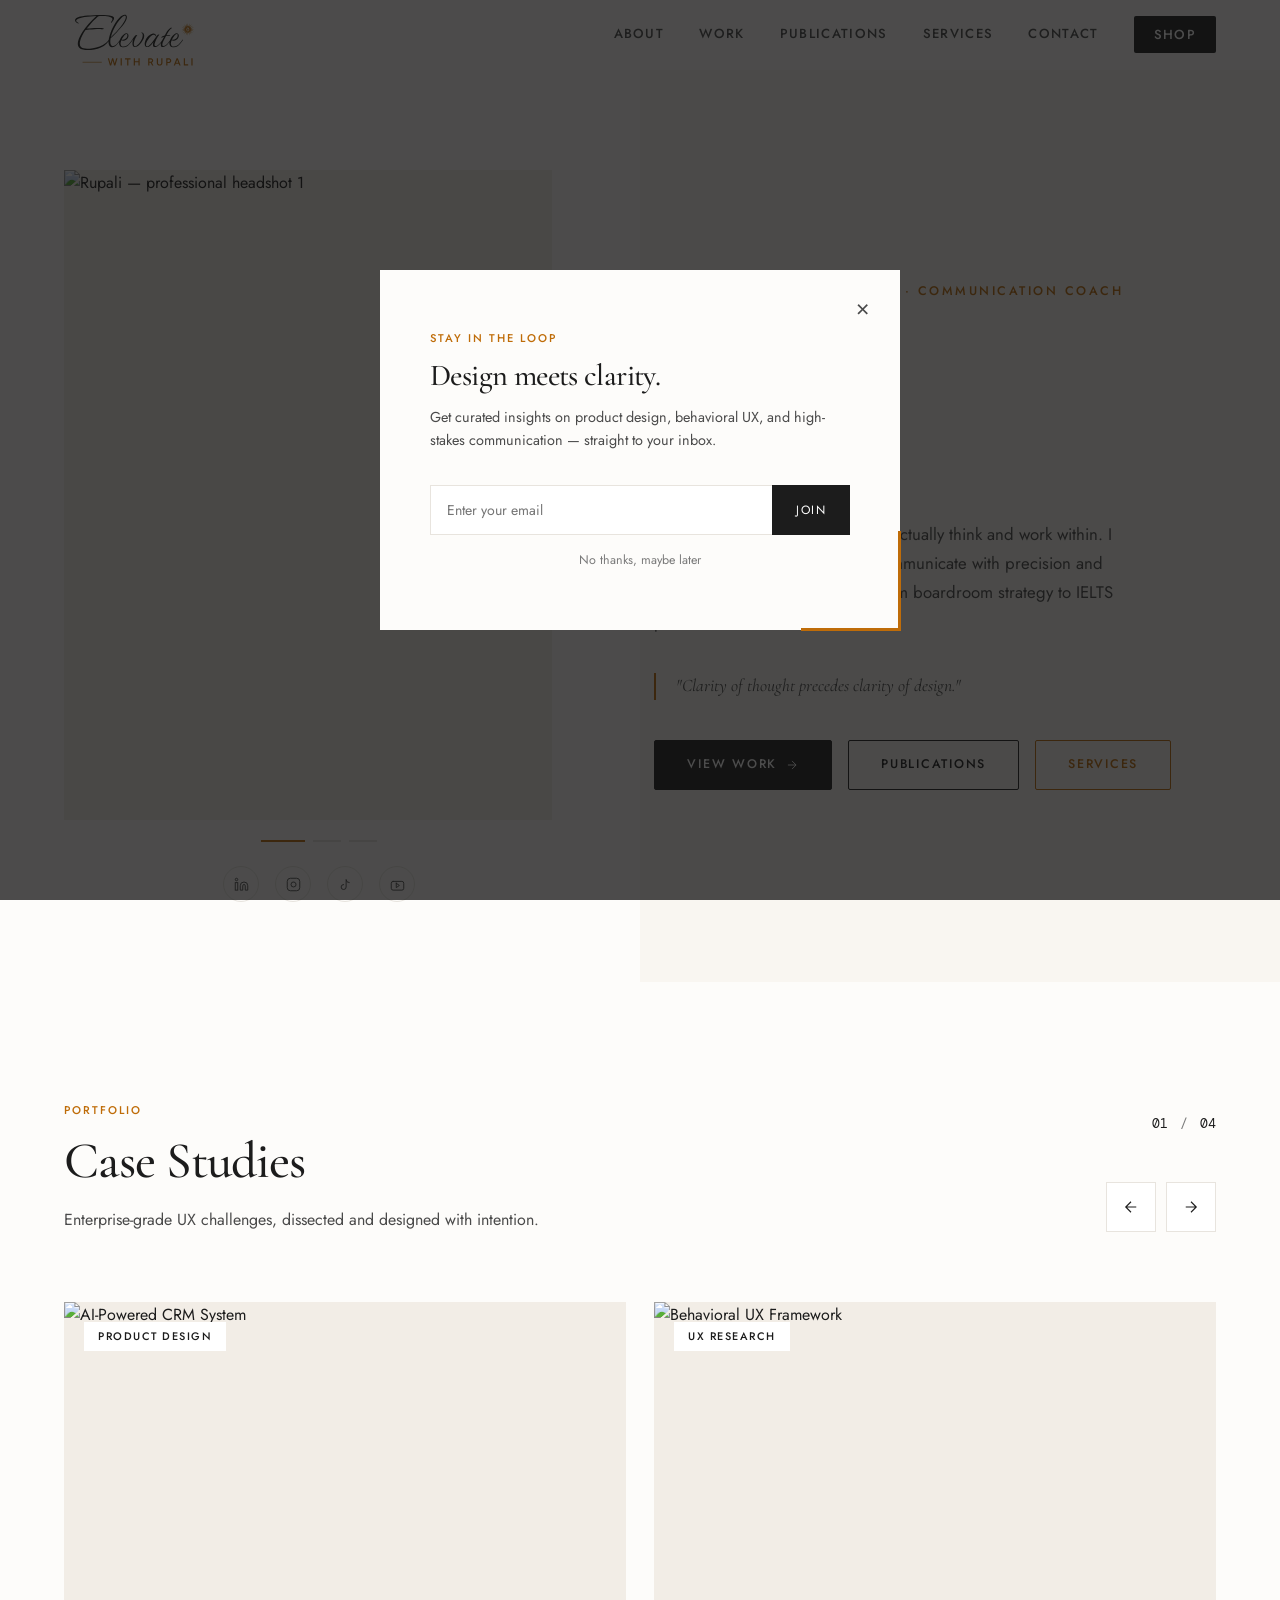
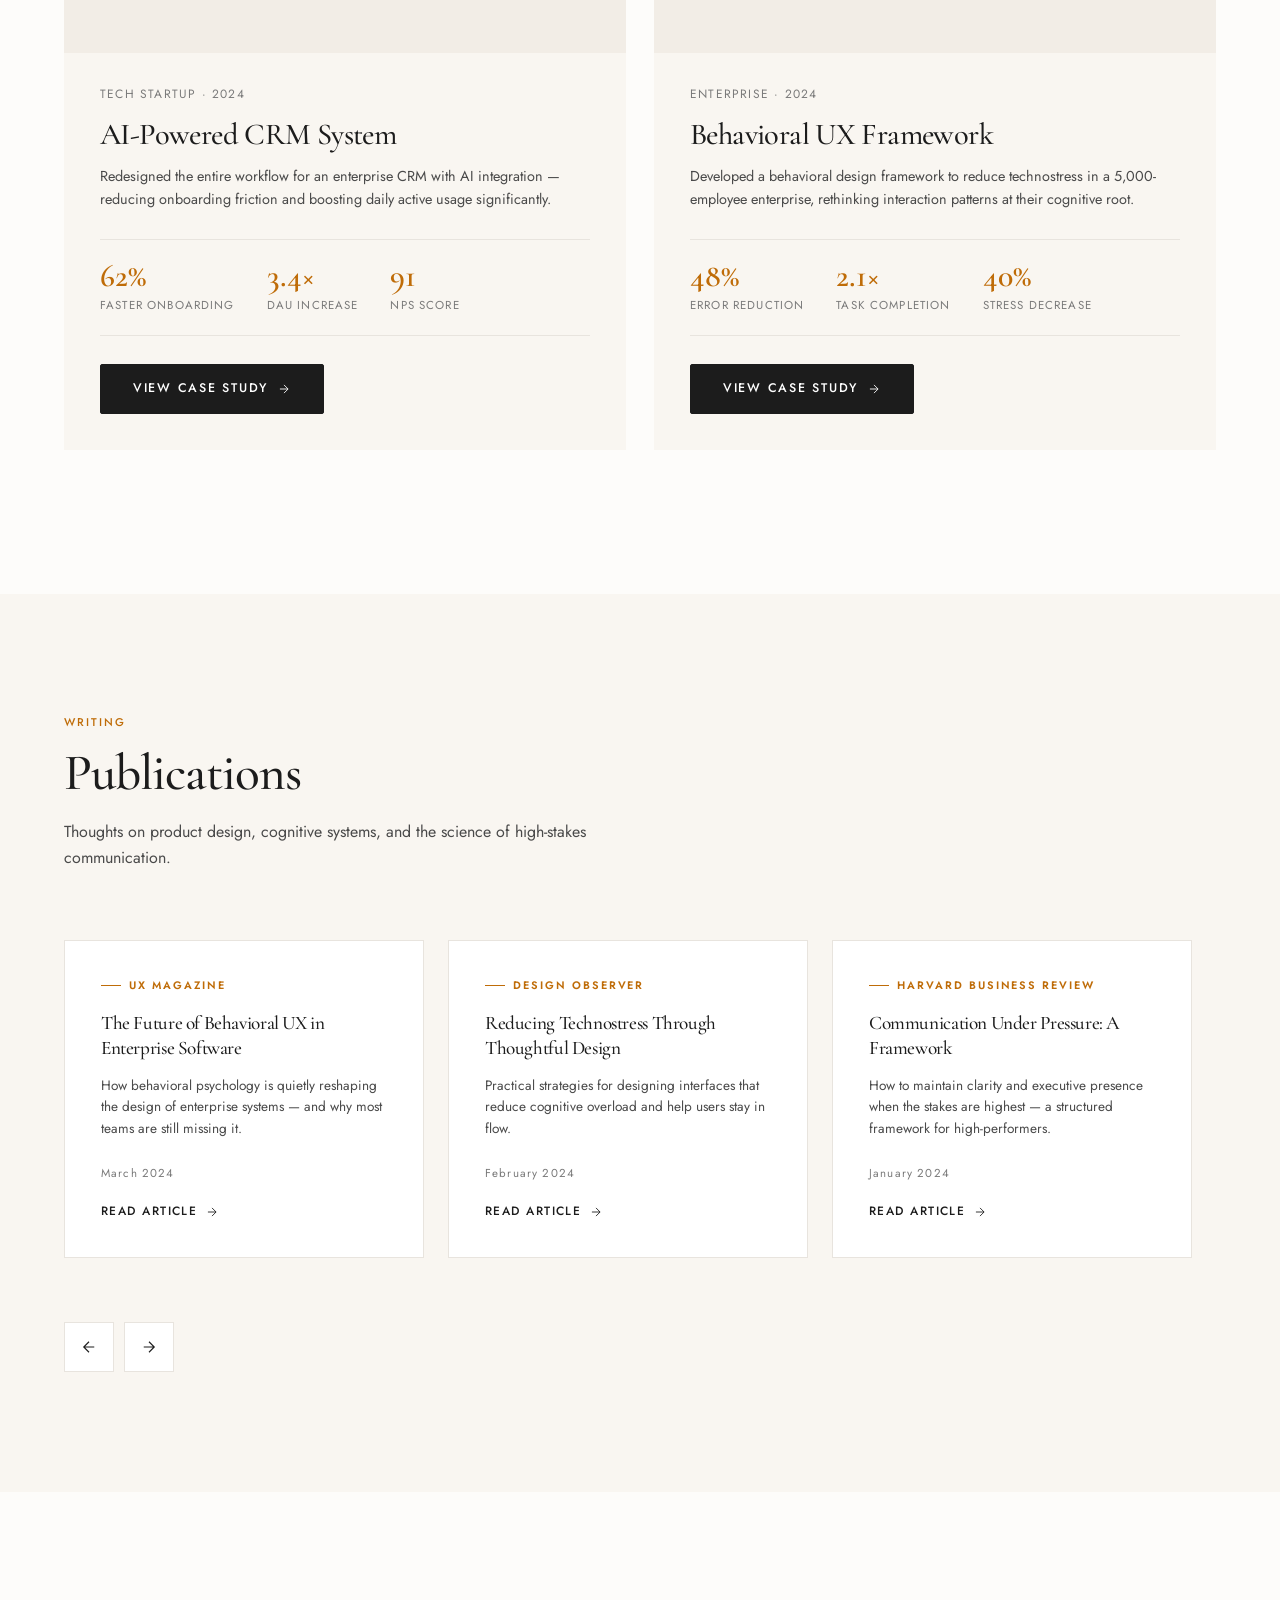
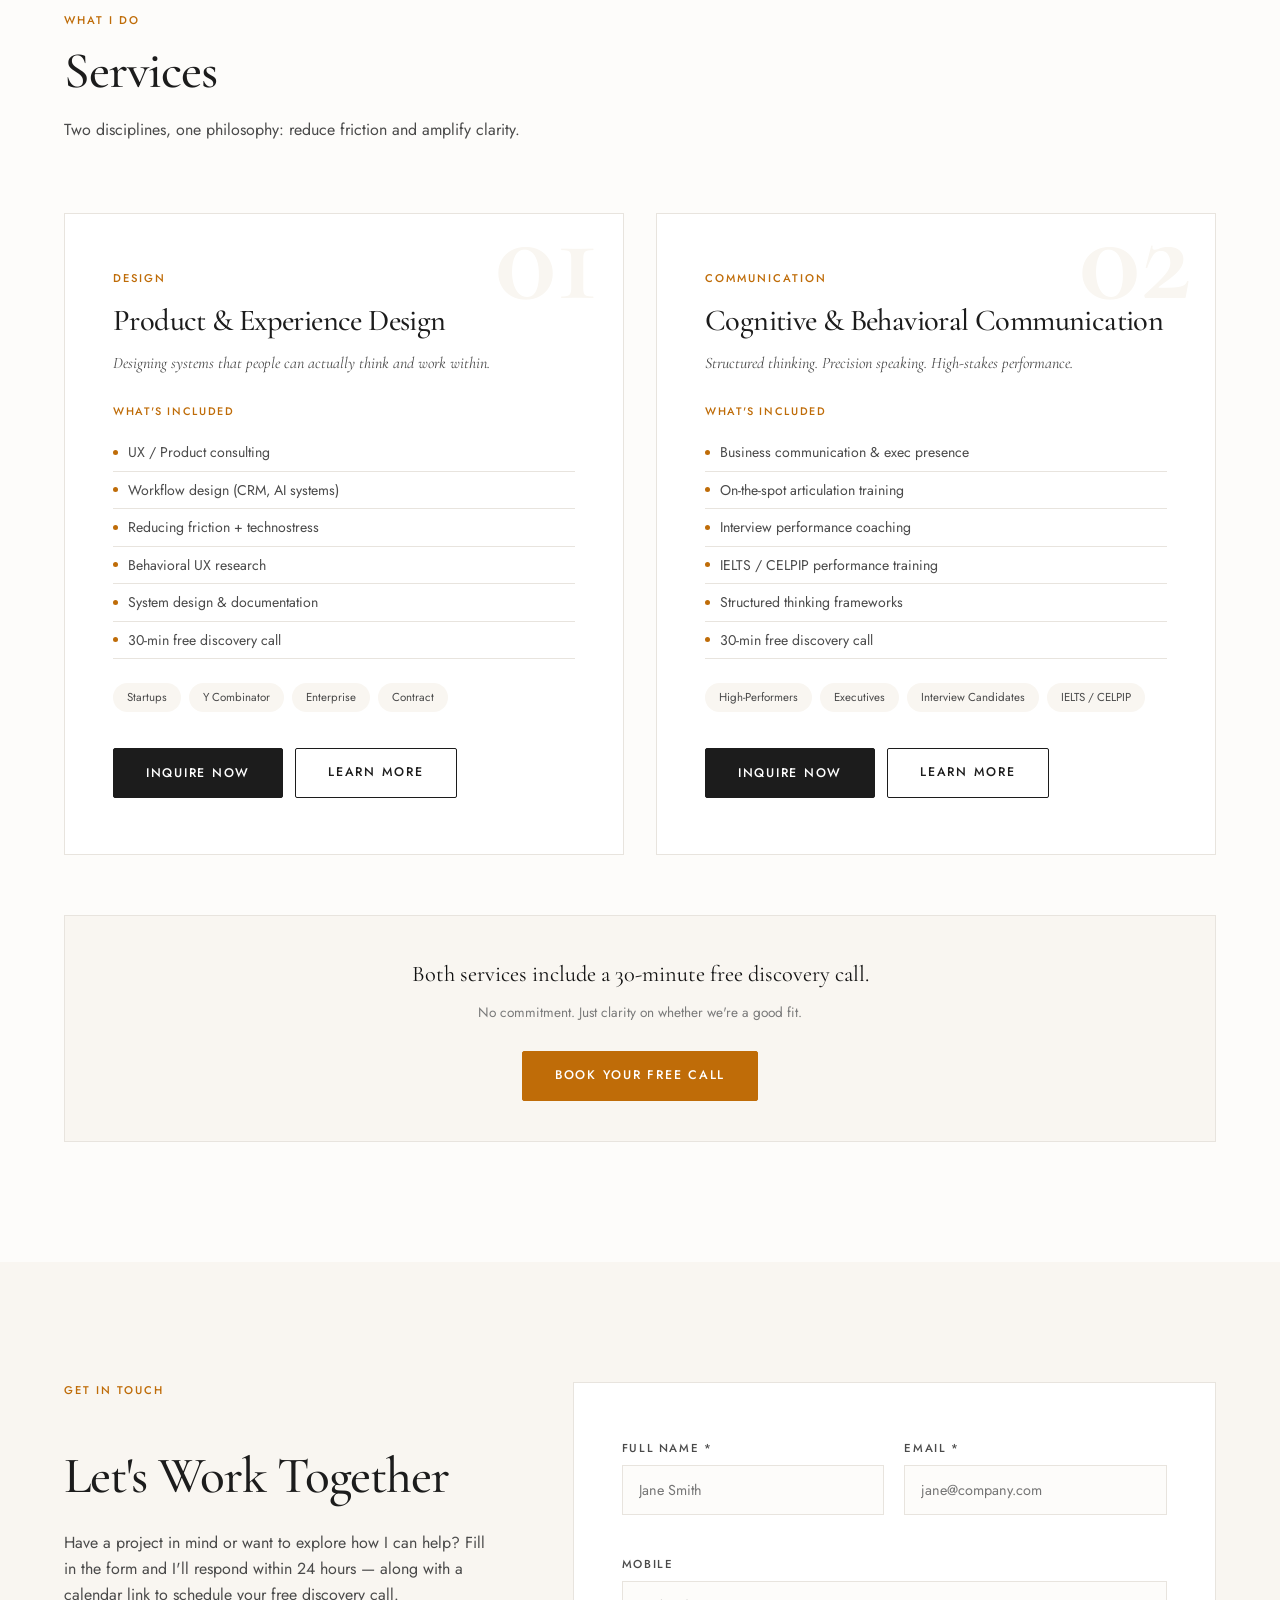
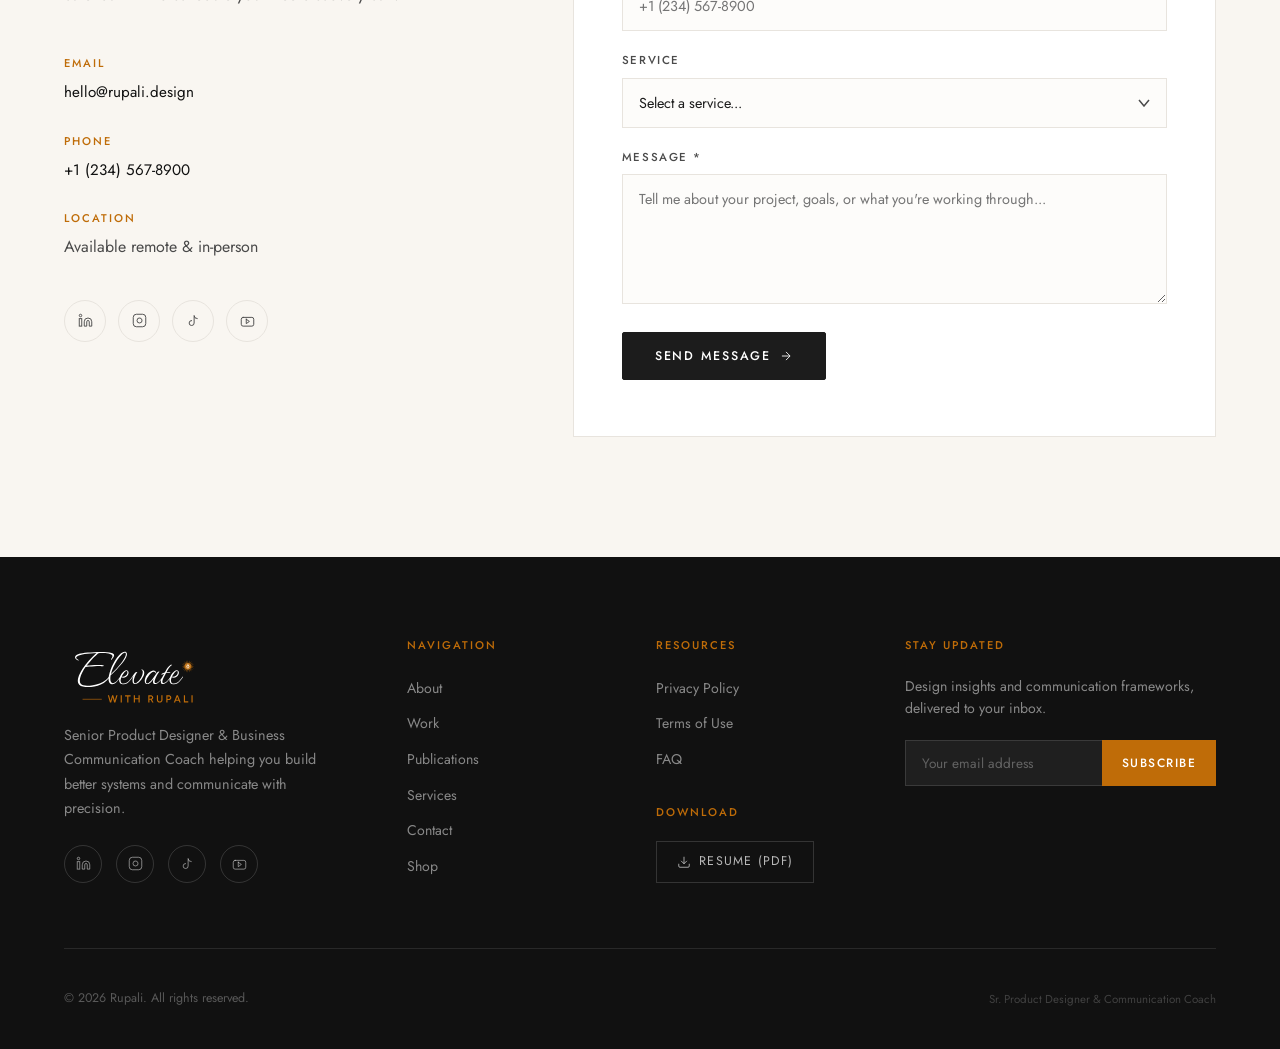
==== commit 3982fd6b: "Update index.html" ====
--- a/index.html
+++ b/index.html
@@ -19,13 +19,13 @@
 <!-- ═══════════════════ HERO ═══════════════════ -->
 <section class="hero" id="home">
   <div class="hero-inner">
-
+ 
     <!-- Left: Image -->
     <div class="hero-image-wrap reveal">
       <div class="hero-image-frame">
-        <img src="Headshot-1.jpg" class="active">
-        <img src="Headshot-2.jpg">
-        <img src="Headshot-3.jpg">
+        <img src="https://images.unsplash.com/photo-1573496359142-b8d87734a5a2?w=700&h=900&fit=crop&q=85" alt="Rupali — professional headshot 1" class="active">
+        <img src="https://images.unsplash.com/photo-1580894732444-8ecded7900cd?w=700&h=900&fit=crop&q=85" alt="Rupali — professional headshot 2">
+        <img src="https://images.unsplash.com/photo-1598550880863-4e8aa3d0edb4?w=700&h=900&fit=crop&q=85" alt="Rupali — professional headshot 3">
       </div>
       <div class="hero-image-dots">
         <button class="active" aria-label="Photo 1"></button>
@@ -50,7 +50,7 @@
 
     <!-- Right: Content -->
     <div class="hero-content">
-      <p class="hero-title">Product Designer · Communication Coach</p>
+      <p class="hero-title">Sr. Product Designer · Communication Coach</p>
       <h1 class="hero-hi reveal reveal-delay-1">Hi, I am</h1>
       <h1 class="hero-name reveal reveal-delay-2">Rupali</h1>
       <p class="hero-bio reveal reveal-delay-3">
@@ -68,7 +68,7 @@
         <a href="#services" class="btn btn-ghost">Services</a>
       </div>
     </div>
-
+ 
   </div>
 </section>
 
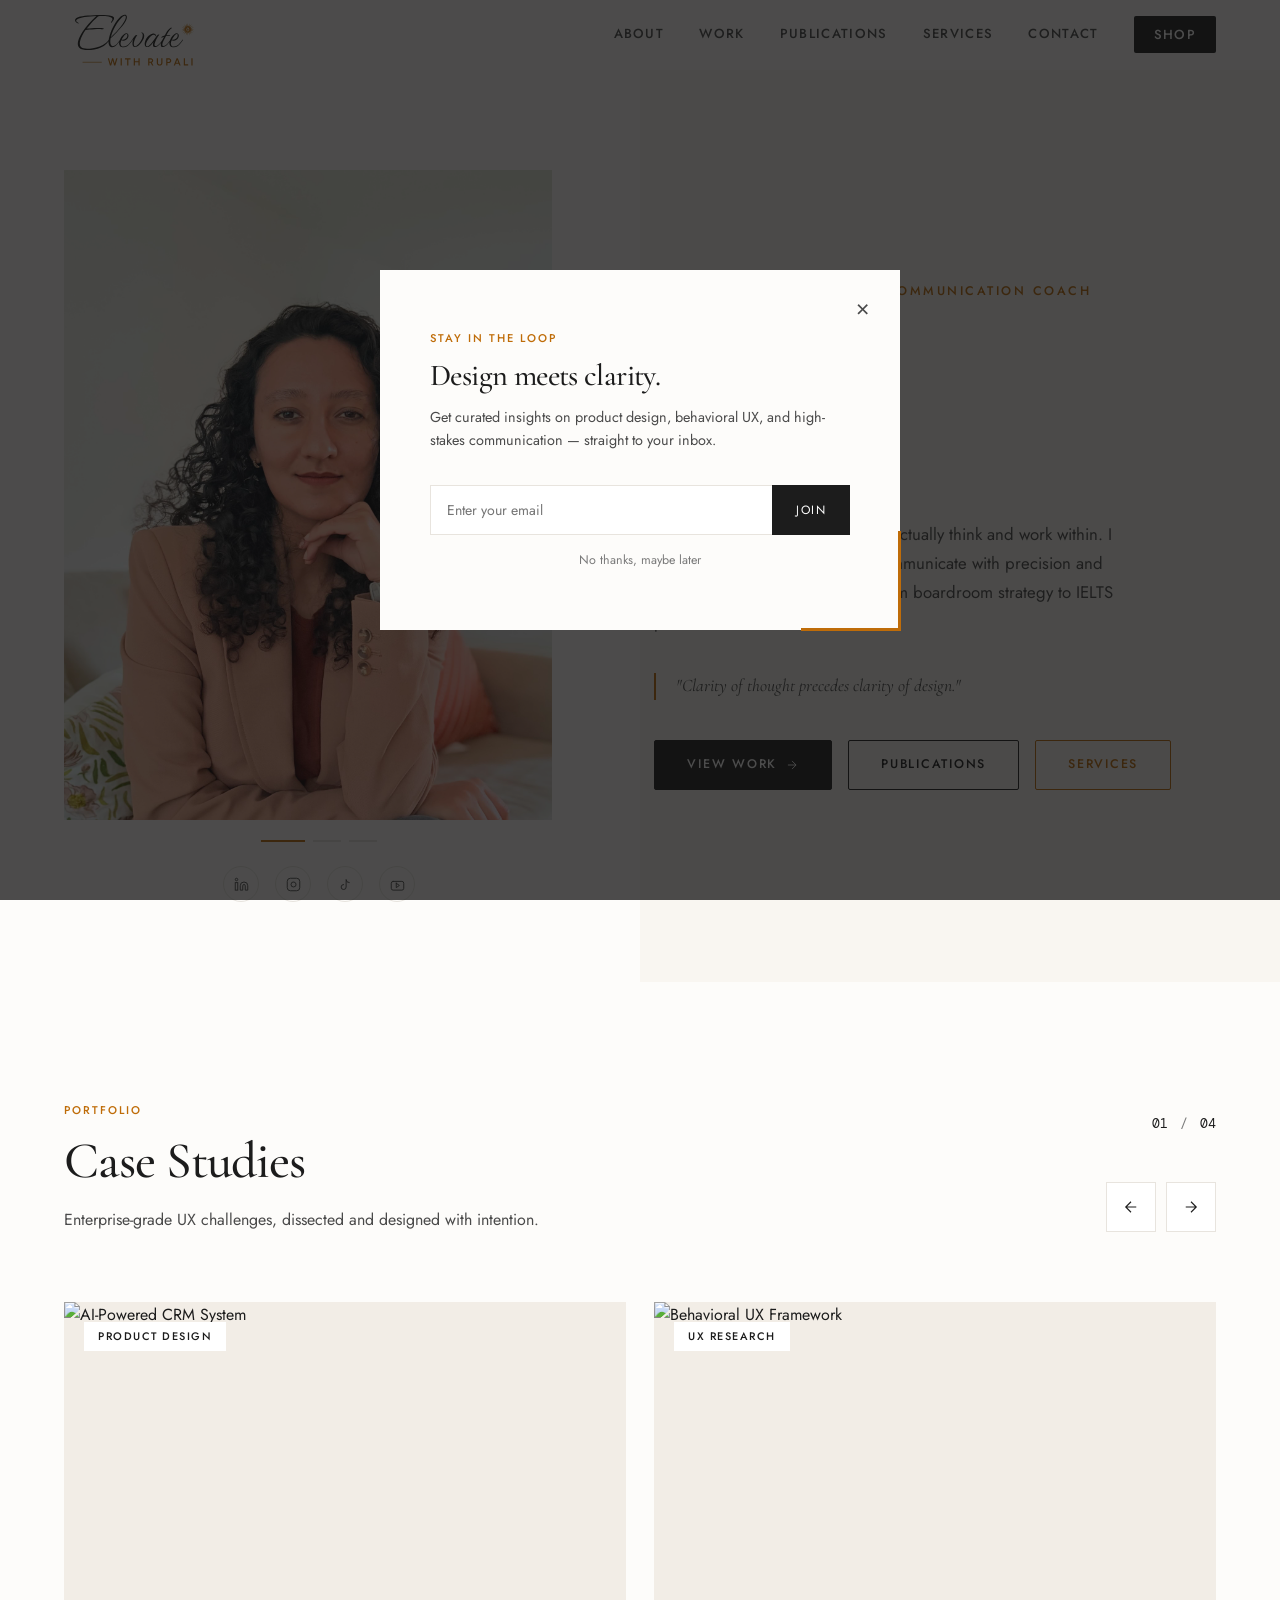
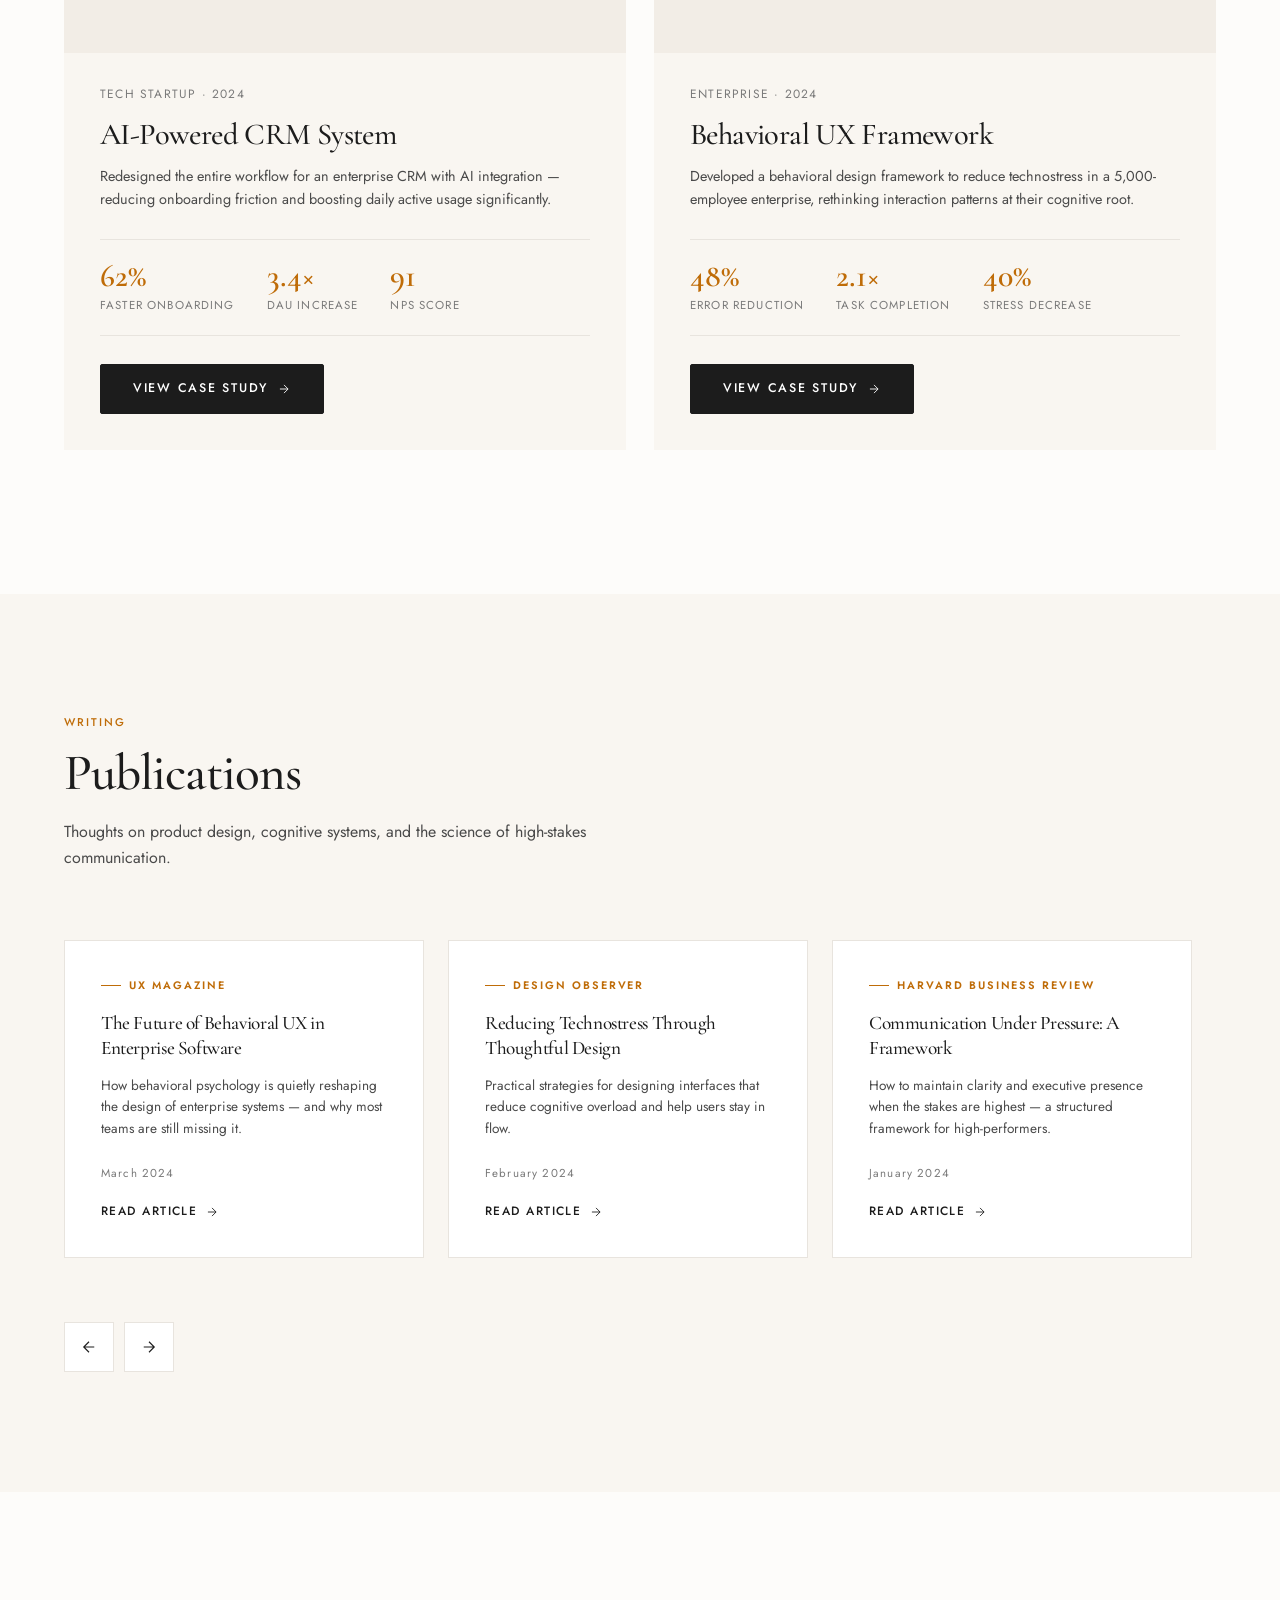
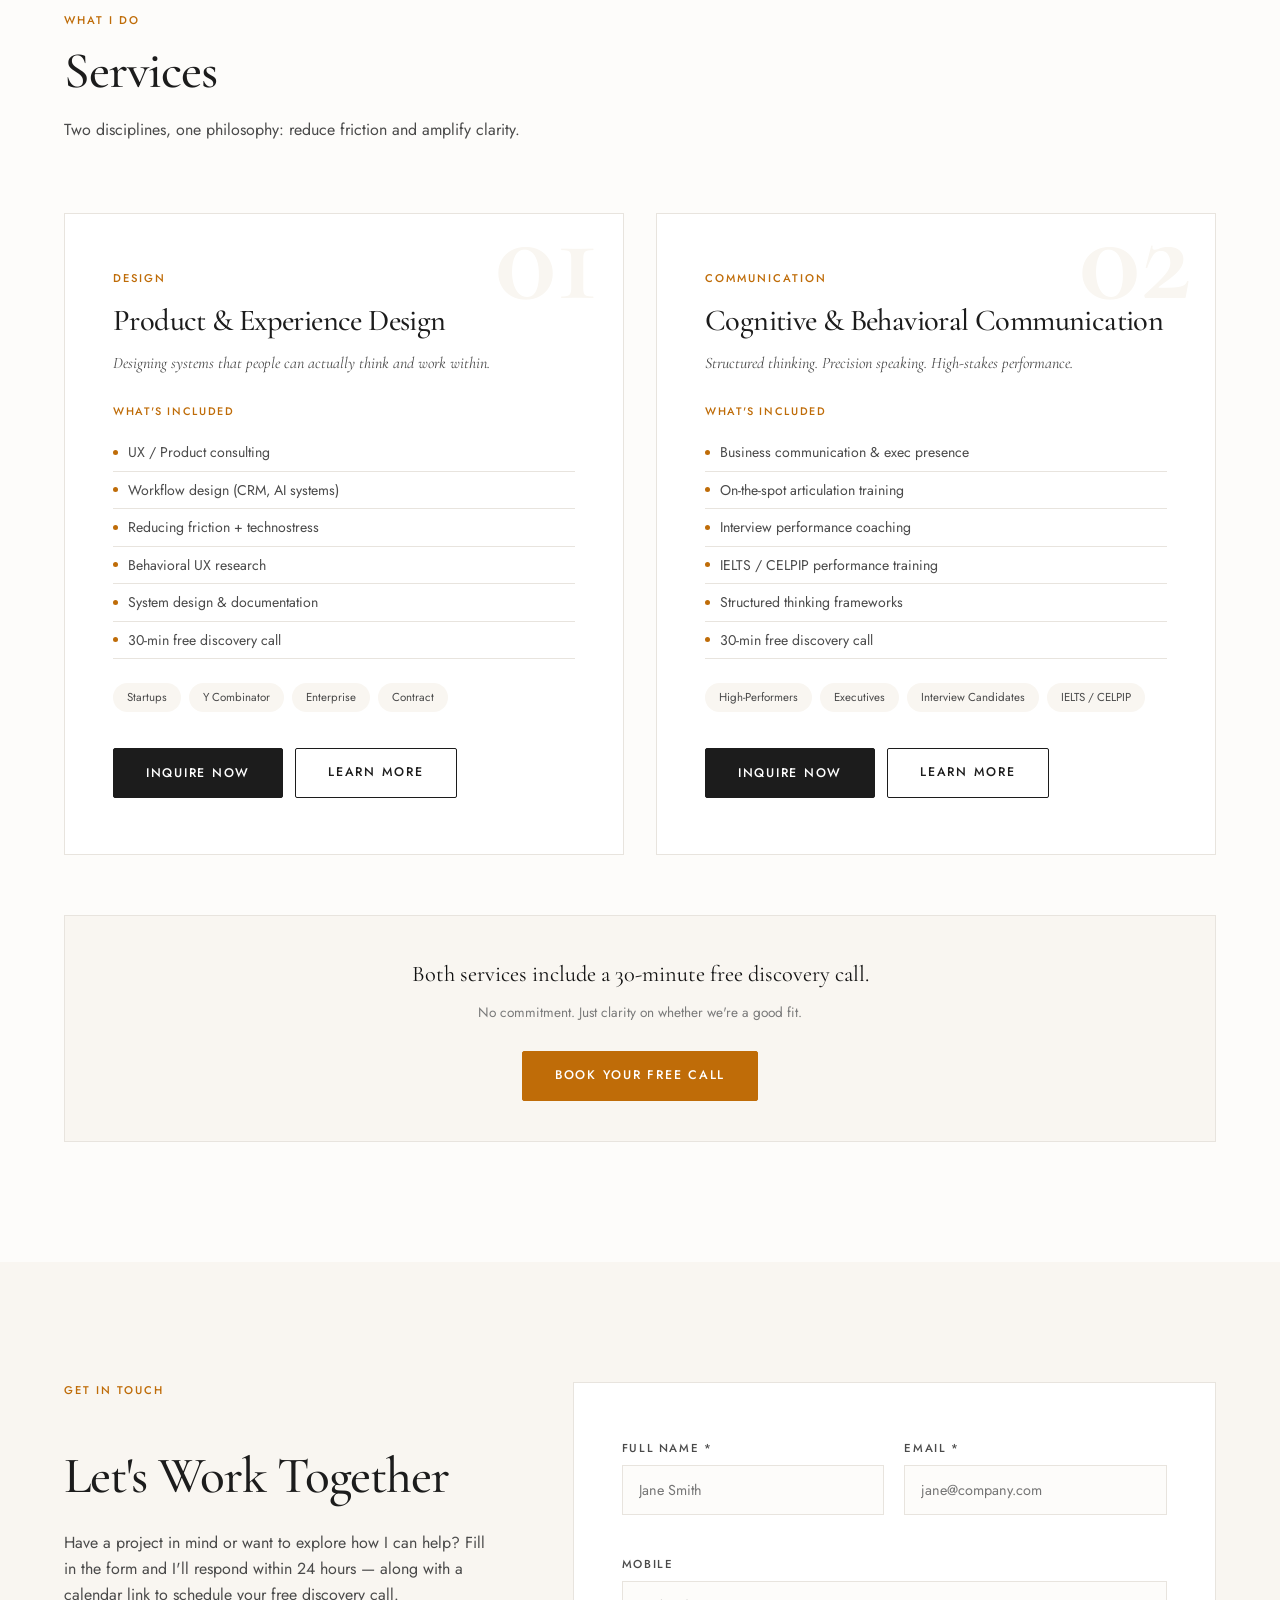
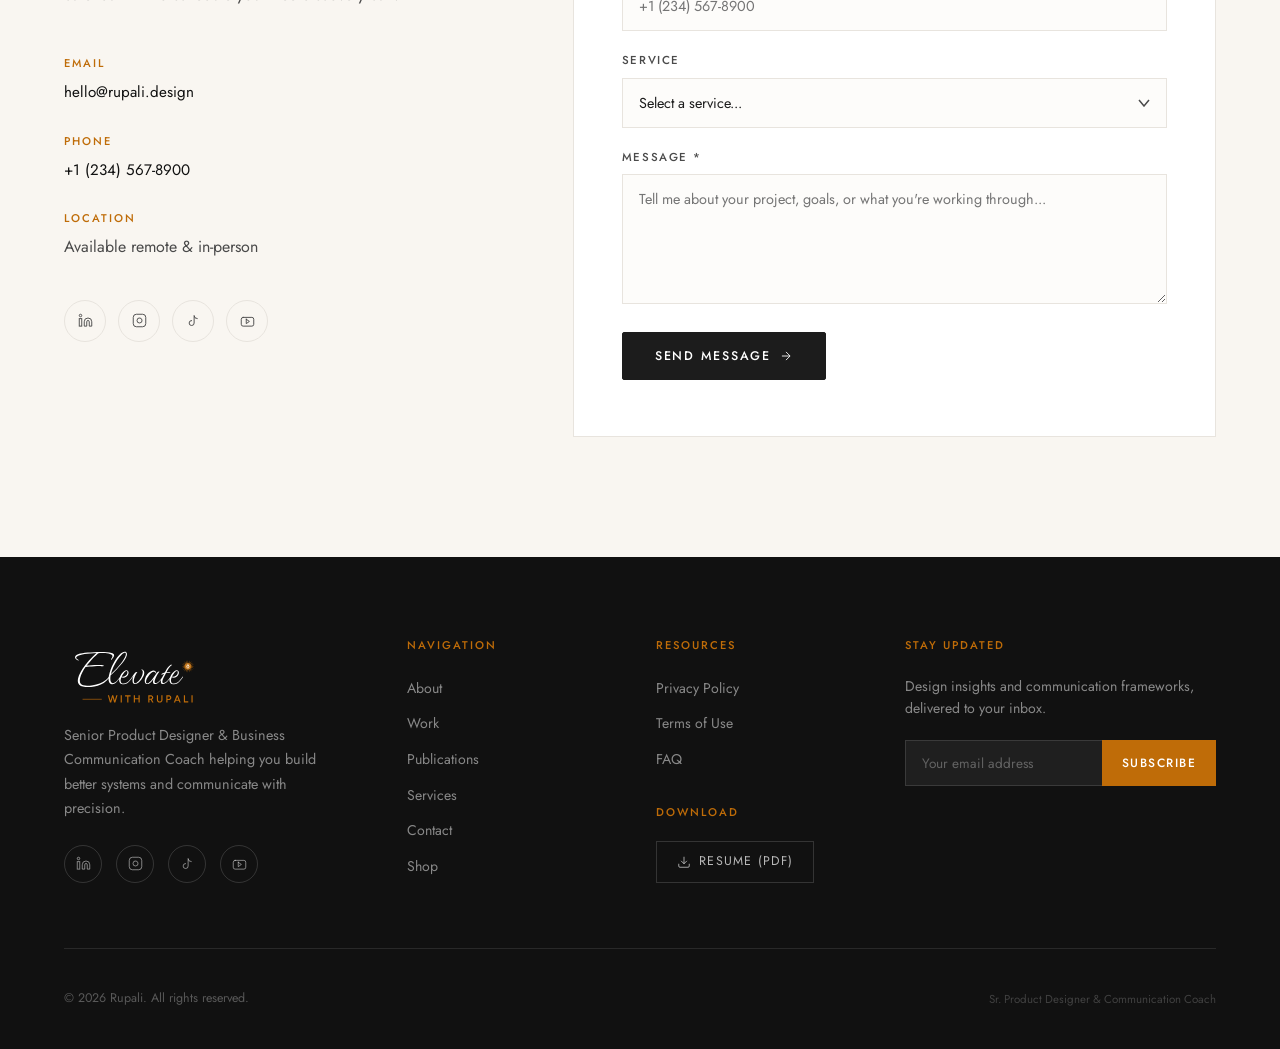
==== commit fc51a20b: "Update index.html" ====
--- a/index.html
+++ b/index.html
@@ -19,13 +19,13 @@
 <!-- ═══════════════════ HERO ═══════════════════ -->
 <section class="hero" id="home">
   <div class="hero-inner">
- 
+
     <!-- Left: Image -->
     <div class="hero-image-wrap reveal">
       <div class="hero-image-frame">
-        <img src="https://images.unsplash.com/photo-1573496359142-b8d87734a5a2?w=700&h=900&fit=crop&q=85" alt="Rupali — professional headshot 1" class="active">
-        <img src="https://images.unsplash.com/photo-1580894732444-8ecded7900cd?w=700&h=900&fit=crop&q=85" alt="Rupali — professional headshot 2">
-        <img src="https://images.unsplash.com/photo-1598550880863-4e8aa3d0edb4?w=700&h=900&fit=crop&q=85" alt="Rupali — professional headshot 3">
+        <img src="Headshot-1.jpg" class="active">
+        <img src="Headshot-2.jpg">
+        <img src="Headshot-3.jpg">
       </div>
       <div class="hero-image-dots">
         <button class="active" aria-label="Photo 1"></button>
@@ -50,7 +50,7 @@
 
     <!-- Right: Content -->
     <div class="hero-content">
-      <p class="hero-title">Sr. Product Designer · Communication Coach</p>
+      <p class="hero-title">Product Designer · Communication Coach</p>
       <h1 class="hero-hi reveal reveal-delay-1">Hi, I am</h1>
       <h1 class="hero-name reveal reveal-delay-2">Rupali</h1>
       <p class="hero-bio reveal reveal-delay-3">
@@ -68,7 +68,7 @@
         <a href="#services" class="btn btn-ghost">Services</a>
       </div>
     </div>
- 
+
   </div>
 </section>
 
